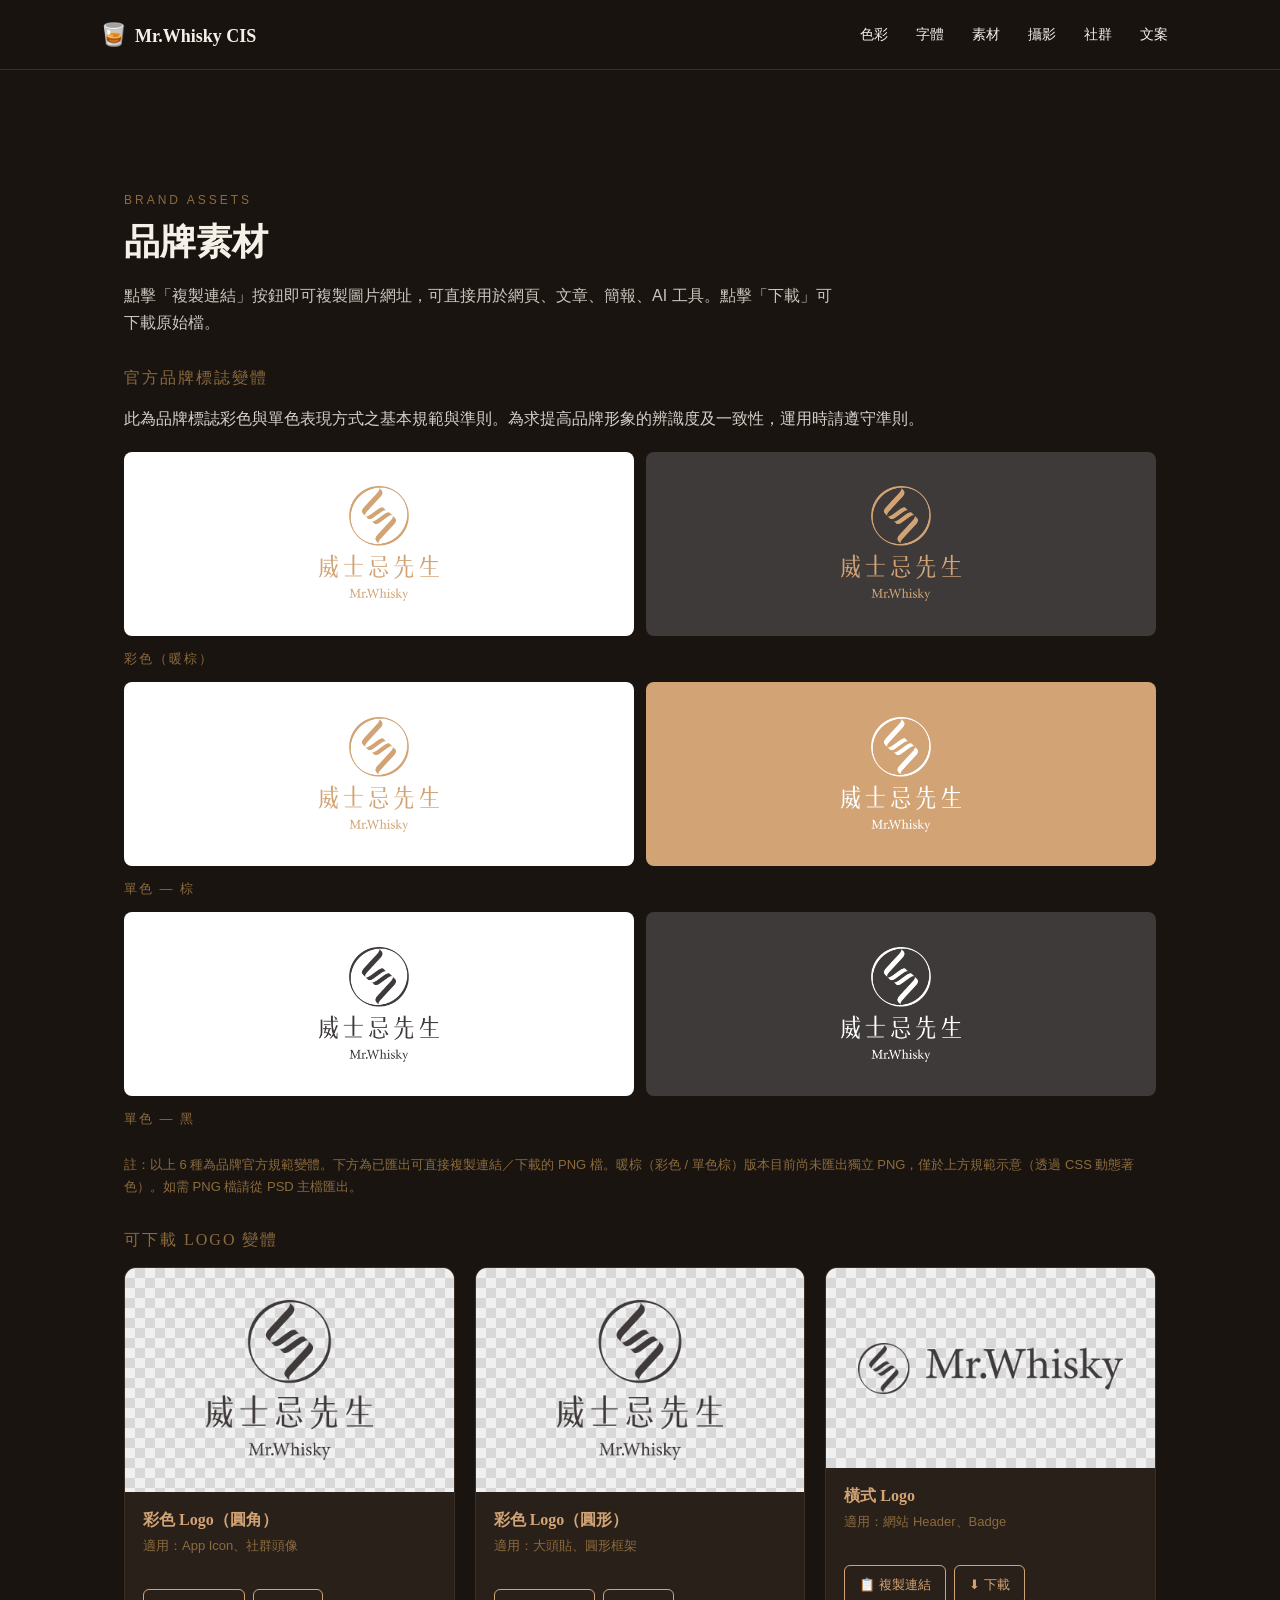
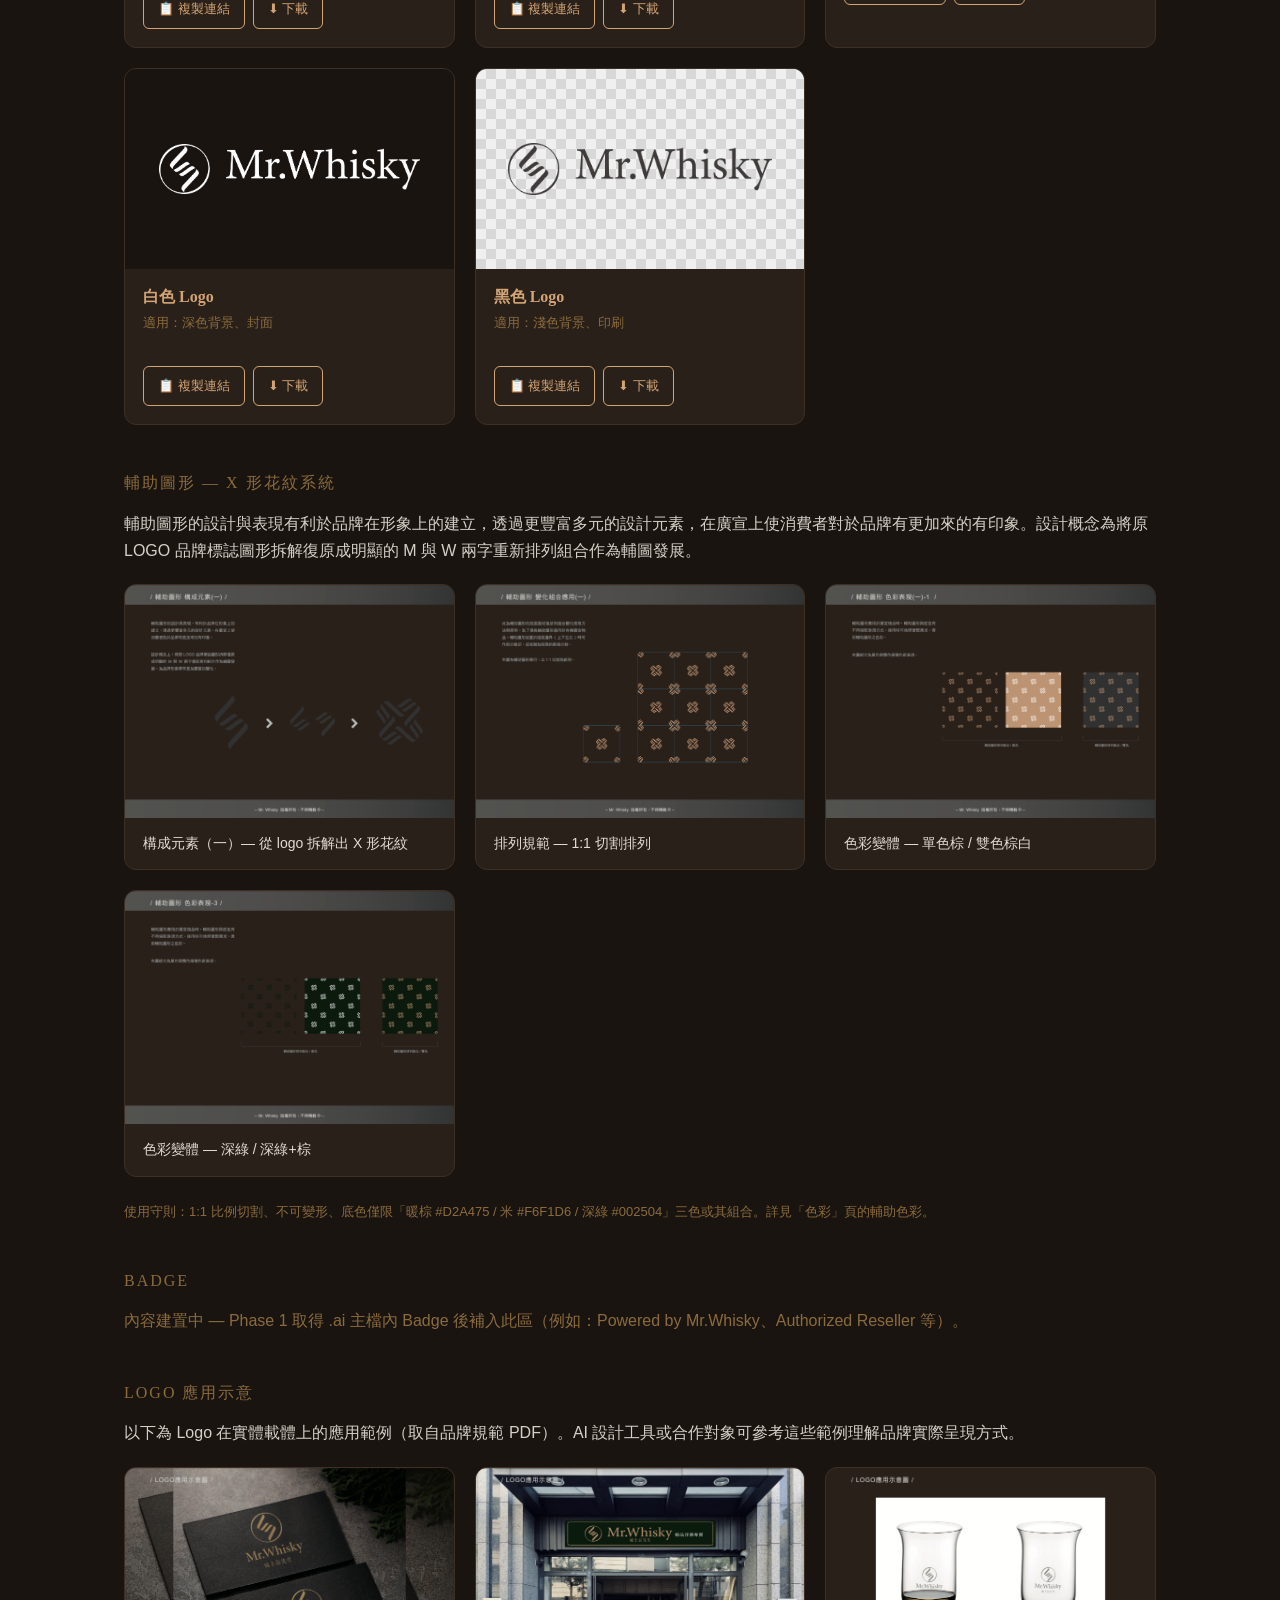
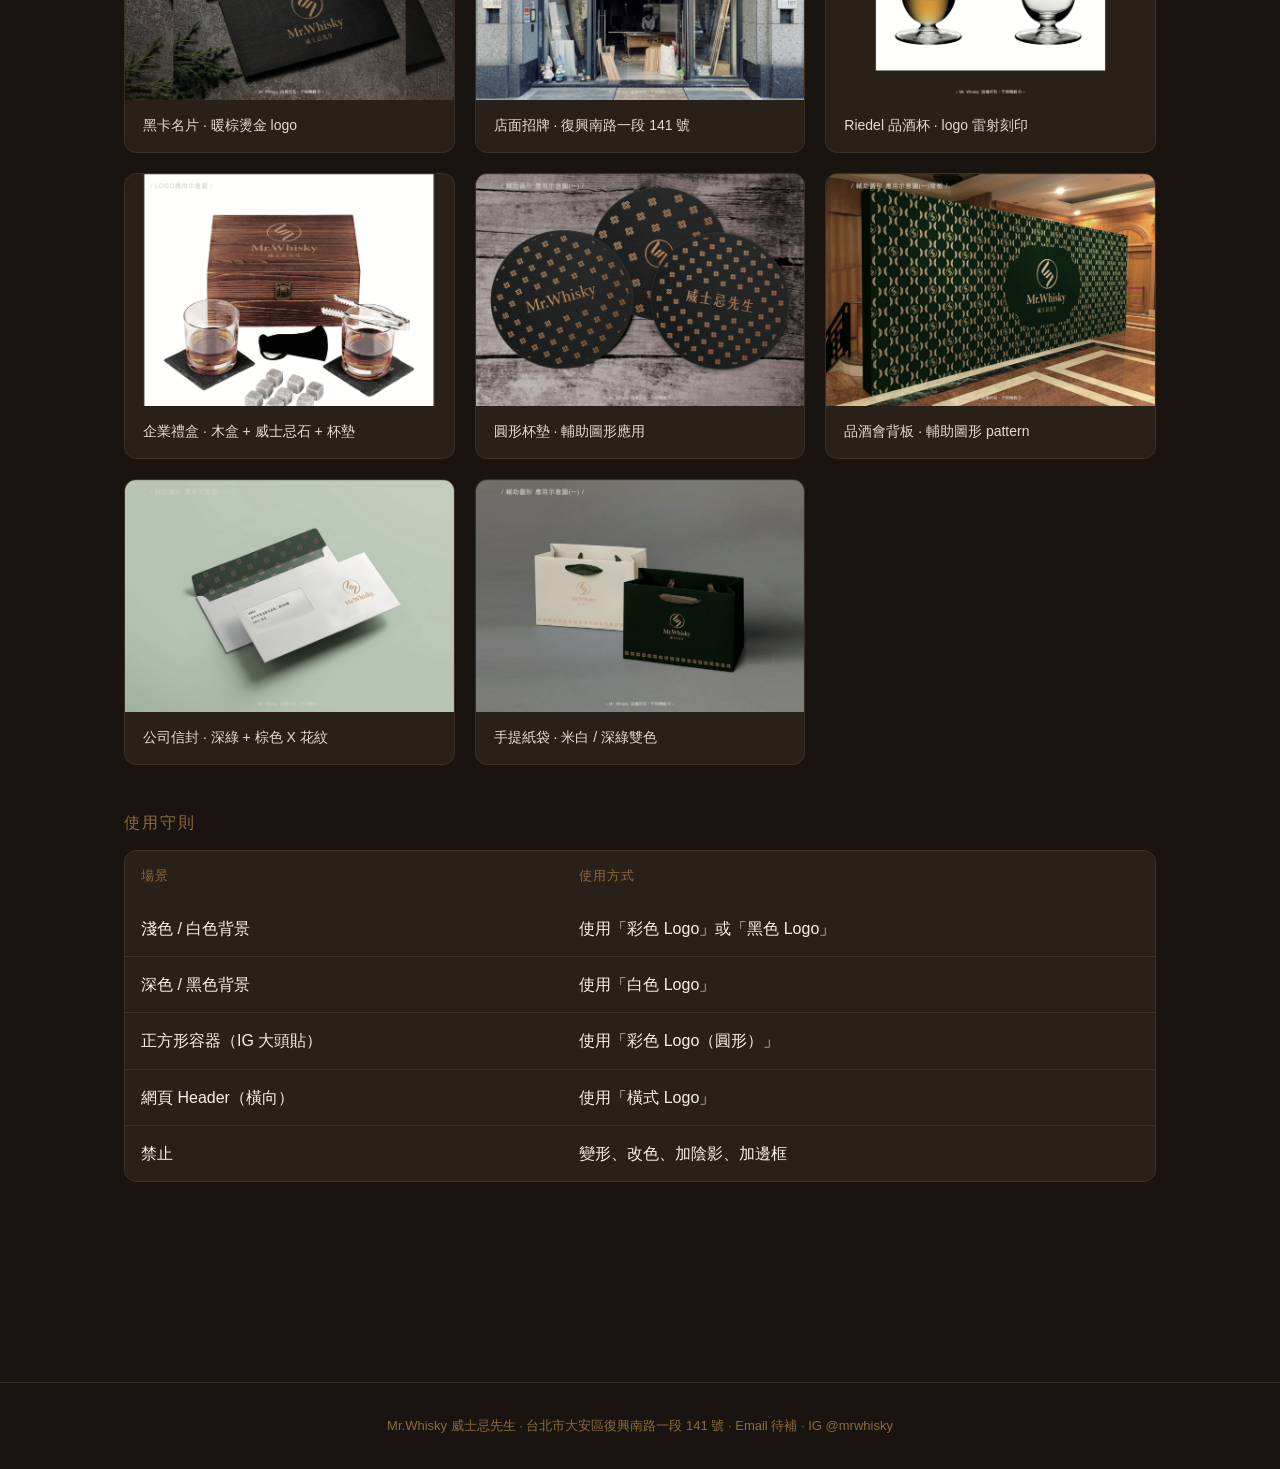
==== assets.html @ af294e3d "feat: integrate auxiliary graphic system 1 (X-pattern) from brand PDF colors.html: - Adds 3 auxiliar" ====
<!DOCTYPE html>
<html lang="zh-Hant">
<head>
  <meta charset="UTF-8">
  <meta name="viewport" content="width=device-width, initial-scale=1">
  <title>Mr.Whisky CIS · 品牌素材</title>
  <meta name="description" content="Mr.Whisky 威士忌先生品牌規範參考站">
  <link rel="stylesheet" href="style.css">
</head>
<body>
  <header class="nav">
    <div class="nav-inner">
      <a href="index.html" class="brand"><span class="brand-icon">🥃</span>Mr.Whisky CIS</a>
      <nav class="menu">
        <a href="colors.html">色彩</a>
        <a href="typography.html">字體</a>
        <a href="assets.html">素材</a>
        <a href="photography.html">攝影</a>
        <a href="social.html">社群</a>
        <a href="tone.html">文案</a>
      </nav>
    </div>
  </header>

  <main>
    <section class="section">
      <div class="label">Brand Assets</div>
      <h2>品牌素材</h2>
      <p class="description">點擊「複製連結」按鈕即可複製圖片網址，可直接用於網頁、文章、簡報、AI 工具。點擊「下載」可下載原始檔。</p>

      <h3 style="margin: 24px 0 16px; color: var(--muted); font-size: 16px; font-weight: 400; letter-spacing: 2px; text-transform: uppercase;">官方品牌標誌變體</h3>
      <p style="margin-bottom: 20px; opacity: 0.85;">此為品牌標誌彩色與單色表現方式之基本規範與準則。為求提高品牌形象的辨識度及一致性，運用時請遵守準則。</p>

      <div style="display:grid;grid-template-columns:repeat(2,1fr);gap:12px;margin-bottom:24px">
        <div style="background:#ffffff;padding:32px;border-radius:8px;display:flex;align-items:center;justify-content:center;min-height:140px">
          <div class="brand-logo brand-tan" style="width:120px;height:120px"></div>
        </div>
        <div style="background:#3E3A39;padding:32px;border-radius:8px;display:flex;align-items:center;justify-content:center;min-height:140px">
          <div class="brand-logo brand-tan" style="width:120px;height:120px"></div>
        </div>
        <div style="grid-column:span 2;color:var(--muted);font-size:13px;letter-spacing:2px;text-transform:uppercase">彩色（暖棕）</div>

        <div style="background:#ffffff;padding:32px;border-radius:8px;display:flex;align-items:center;justify-content:center;min-height:140px">
          <div class="brand-logo brand-tan" style="width:120px;height:120px"></div>
        </div>
        <div style="background:#D2A475;padding:32px;border-radius:8px;display:flex;align-items:center;justify-content:center;min-height:140px">
          <div class="brand-logo brand-white" style="width:120px;height:120px"></div>
        </div>
        <div style="grid-column:span 2;color:var(--muted);font-size:13px;letter-spacing:2px;text-transform:uppercase">單色 — 棕</div>

        <div style="background:#ffffff;padding:32px;border-radius:8px;display:flex;align-items:center;justify-content:center;min-height:140px">
          <div class="brand-logo brand-charcoal" style="width:120px;height:120px"></div>
        </div>
        <div style="background:#3E3A39;padding:32px;border-radius:8px;display:flex;align-items:center;justify-content:center;min-height:140px">
          <div class="brand-logo brand-white" style="width:120px;height:120px"></div>
        </div>
        <div style="grid-column:span 2;color:var(--muted);font-size:13px;letter-spacing:2px;text-transform:uppercase">單色 — 黑</div>
      </div>

      <p style="font-size:13px;color:var(--muted);margin-bottom:32px">註：以上 6 種為品牌官方規範變體。下方為已匯出可直接複製連結／下載的 PNG 檔。暖棕（彩色 / 單色棕）版本目前尚未匯出獨立 PNG，僅於上方規範示意（透過 CSS 動態著色）。如需 PNG 檔請從 PSD 主檔匯出。</p>

      <h3 style="margin: 24px 0 16px; color: var(--muted); font-size: 16px; font-weight: 400; letter-spacing: 2px; text-transform: uppercase;">可下載 Logo 變體</h3>
      <div class="asset-grid">

        <div class="asset-card">
          <div class="preview">
            <img src="assets/logos/logo-color-rounded.png" alt="彩色 Logo（圓角）" onerror="this.style.display='none';this.nextElementSibling.style.display='block'">
            <div class="placeholder-img" style="display:none">圖檔未提供<br>assets/logos/logo-color-rounded.png</div>
          </div>
          <div class="info">
            <h3>彩色 Logo（圓角）</h3>
            <p class="usage">適用：App Icon、社群頭像</p>
            <div class="btn-group">
              <button class="btn" onclick="copyAssetUrl(this, 'assets/logos/logo-color-rounded.png')">📋 複製連結</button>
              <a class="btn" href="assets/logos/logo-color-rounded.png" download>⬇ 下載</a>
            </div>
          </div>
        </div>

        <div class="asset-card">
          <div class="preview">
            <img src="assets/logos/logo-color-circle.png" alt="彩色 Logo（圓形）" onerror="this.style.display='none';this.nextElementSibling.style.display='block'">
            <div class="placeholder-img" style="display:none">圖檔未提供<br>assets/logos/logo-color-circle.png</div>
          </div>
          <div class="info">
            <h3>彩色 Logo（圓形）</h3>
            <p class="usage">適用：大頭貼、圓形框架</p>
            <div class="btn-group">
              <button class="btn" onclick="copyAssetUrl(this, 'assets/logos/logo-color-circle.png')">📋 複製連結</button>
              <a class="btn" href="assets/logos/logo-color-circle.png" download>⬇ 下載</a>
            </div>
          </div>
        </div>

        <div class="asset-card">
          <div class="preview">
            <img src="assets/logos/logo-horizontal.png" alt="橫式 Logo" onerror="this.style.display='none';this.nextElementSibling.style.display='block'">
            <div class="placeholder-img" style="display:none">圖檔未提供<br>assets/logos/logo-horizontal.png</div>
          </div>
          <div class="info">
            <h3>橫式 Logo</h3>
            <p class="usage">適用：網站 Header、Badge</p>
            <div class="btn-group">
              <button class="btn" onclick="copyAssetUrl(this, 'assets/logos/logo-horizontal.png')">📋 複製連結</button>
              <a class="btn" href="assets/logos/logo-horizontal.png" download>⬇ 下載</a>
            </div>
          </div>
        </div>

        <div class="asset-card">
          <div class="preview dark-preview">
            <img src="assets/logos/logo-white.png" alt="白色 Logo" onerror="this.style.display='none';this.nextElementSibling.style.display='block'">
            <div class="placeholder-img" style="display:none">圖檔未提供<br>assets/logos/logo-white.png</div>
          </div>
          <div class="info">
            <h3>白色 Logo</h3>
            <p class="usage">適用：深色背景、封面</p>
            <div class="btn-group">
              <button class="btn" onclick="copyAssetUrl(this, 'assets/logos/logo-white.png')">📋 複製連結</button>
              <a class="btn" href="assets/logos/logo-white.png" download>⬇ 下載</a>
            </div>
          </div>
        </div>

        <div class="asset-card">
          <div class="preview">
            <img src="assets/logos/logo-black.png" alt="黑色 Logo" onerror="this.style.display='none';this.nextElementSibling.style.display='block'">
            <div class="placeholder-img" style="display:none">圖檔未提供<br>assets/logos/logo-black.png</div>
          </div>
          <div class="info">
            <h3>黑色 Logo</h3>
            <p class="usage">適用：淺色背景、印刷</p>
            <div class="btn-group">
              <button class="btn" onclick="copyAssetUrl(this, 'assets/logos/logo-black.png')">📋 複製連結</button>
              <a class="btn" href="assets/logos/logo-black.png" download>⬇ 下載</a>
            </div>
          </div>
        </div>

      </div>

      <h3 style="margin: 48px 0 16px; color: var(--muted); font-size: 16px; font-weight: 400; letter-spacing: 2px; text-transform: uppercase;">輔助圖形 — X 形花紋系統</h3>
      <p style="margin-bottom: 20px; opacity: 0.85;">輔助圖形的設計與表現有利於品牌在形象上的建立，透過更豐富多元的設計元素，在廣宣上使消費者對於品牌有更加來的有印象。設計概念為將原 LOGO 品牌標誌圖形拆解復原成明顯的 M 與 W 兩字重新排列組合作為輔圖發展。</p>

      <div class="photo-grid" style="margin-bottom: 24px">
        <div class="photo-item">
          <img src="assets/illustrations/aux-pattern-construction.png" alt="輔助圖形構成元素" style="width:100%;display:block">
          <div class="caption">構成元素（一）— 從 logo 拆解出 X 形花紋</div>
        </div>
        <div class="photo-item">
          <img src="assets/illustrations/aux-pattern-tile.png" alt="輔助圖形排列" style="width:100%;display:block">
          <div class="caption">排列規範 — 1:1 切割排列</div>
        </div>
        <div class="photo-item">
          <img src="assets/illustrations/aux-pattern-tan.png" alt="暖棕配色" style="width:100%;display:block">
          <div class="caption">色彩變體 — 單色棕 / 雙色棕白</div>
        </div>
        <div class="photo-item">
          <img src="assets/illustrations/aux-pattern-green.png" alt="深綠配色" style="width:100%;display:block">
          <div class="caption">色彩變體 — 深綠 / 深綠+棕</div>
        </div>
      </div>

      <p style="font-size:13px;color:var(--muted);margin-bottom:32px">使用守則：1:1 比例切割、不可變形、底色僅限「暖棕 #D2A475 / 米 #F6F1D6 / 深綠 #002504」三色或其組合。詳見「色彩」頁的輔助色彩。</p>

      <h3 style="margin: 48px 0 16px; color: var(--muted); font-size: 16px; font-weight: 400; letter-spacing: 2px; text-transform: uppercase;">Badge</h3>
      <p style="color: var(--muted); margin-bottom: 16px;">內容建置中 — Phase 1 取得 .ai 主檔內 Badge 後補入此區（例如：Powered by Mr.Whisky、Authorized Reseller 等）。</p>

      <h3 style="margin: 48px 0 16px; color: var(--muted); font-size: 16px; font-weight: 400; letter-spacing: 2px; text-transform: uppercase;">Logo 應用示意</h3>
      <p style="margin-bottom: 20px; opacity: 0.85;">以下為 Logo 在實體載體上的應用範例（取自品牌規範 PDF）。AI 設計工具或合作對象可參考這些範例理解品牌實際呈現方式。</p>
      <div class="photo-grid">
        <div class="photo-item">
          <img src="assets/illustrations/logo-application-business-card.png" alt="名片應用" style="width:100%;display:block">
          <div class="caption">黑卡名片 · 暖棕燙金 logo</div>
        </div>
        <div class="photo-item">
          <img src="assets/illustrations/logo-application-storefront.png" alt="店面招牌" style="width:100%;display:block">
          <div class="caption">店面招牌 · 復興南路一段 141 號</div>
        </div>
        <div class="photo-item">
          <img src="assets/illustrations/logo-application-glassware.png" alt="玻璃杯刻印" style="width:100%;display:block">
          <div class="caption">Riedel 品酒杯 · logo 雷射刻印</div>
        </div>
        <div class="photo-item">
          <img src="assets/illustrations/logo-application-gift-set.png" alt="禮盒組" style="width:100%;display:block">
          <div class="caption">企業禮盒 · 木盒 + 威士忌石 + 杯墊</div>
        </div>
        <div class="photo-item">
          <img src="assets/illustrations/logo-application-coaster.png" alt="圓形杯墊" style="width:100%;display:block">
          <div class="caption">圓形杯墊 · 輔助圖形應用</div>
        </div>
        <div class="photo-item">
          <img src="assets/illustrations/logo-application-event-backdrop.png" alt="品酒會背板" style="width:100%;display:block">
          <div class="caption">品酒會背板 · 輔助圖形 pattern</div>
        </div>
        <div class="photo-item">
          <img src="assets/illustrations/logo-application-envelope.png" alt="信封" style="width:100%;display:block">
          <div class="caption">公司信封 · 深綠 + 棕色 X 花紋</div>
        </div>
        <div class="photo-item">
          <img src="assets/illustrations/logo-application-paperbag.png" alt="紙袋" style="width:100%;display:block">
          <div class="caption">手提紙袋 · 米白 / 深綠雙色</div>
        </div>
      </div>

      <h3 style="margin: 48px 0 16px; color: var(--muted); font-size: 16px; font-weight: 400; letter-spacing: 2px; text-transform: uppercase;">使用守則</h3>
      <table>
        <thead>
          <tr><th>場景</th><th>使用方式</th></tr>
        </thead>
        <tbody>
          <tr><td>淺色 / 白色背景</td><td>使用「彩色 Logo」或「黑色 Logo」</td></tr>
          <tr><td>深色 / 黑色背景</td><td>使用「白色 Logo」</td></tr>
          <tr><td>正方形容器（IG 大頭貼）</td><td>使用「彩色 Logo（圓形）」</td></tr>
          <tr><td>網頁 Header（橫向）</td><td>使用「橫式 Logo」</td></tr>
          <tr><td>禁止</td><td>變形、改色、加陰影、加邊框</td></tr>
        </tbody>
      </table>
    </section>
  </main>

  <footer>
    Mr.Whisky 威士忌先生 · 台北市大安區復興南路一段 141 號 · Email 待補 · IG @mrwhisky
  </footer>

  <script src="copy.js"></script>
</body>
</html>
---- style.css ----
/* ===========================================
   Mr.Whisky CIS — Editorial Dark Theme
   =========================================== */

:root {
  --bg: #1A1410;
  --bg-card: #2A201A;
  --gold: #D2A475;
  --cream: #F5F1E8;
  --muted: #8B6B3D;
  --border: #3D2F24;
  --success: #7BA17B;
}

* { box-sizing: border-box; margin: 0; padding: 0; }

html { scroll-behavior: smooth; }

body {
  background: var(--bg);
  color: var(--cream);
  font-family: -apple-system, BlinkMacSystemFont, "PingFang TC", "Helvetica Neue", "Microsoft JhengHei", sans-serif;
  line-height: 1.7;
  font-size: 16px;
  -webkit-font-smoothing: antialiased;
}

h1, h2, h3, h4 {
  font-family: Georgia, "Songti TC", "Noto Serif TC", serif;
  color: var(--cream);
  line-height: 1.3;
}

a { color: var(--gold); text-decoration: none; }

code, .mono {
  font-family: "SF Mono", Consolas, Menlo, monospace;
}

/* ===== Navigation ===== */
header.nav {
  position: sticky;
  top: 0;
  background: rgba(26, 20, 16, 0.95);
  backdrop-filter: blur(8px);
  -webkit-backdrop-filter: blur(8px);
  border-bottom: 1px solid var(--border);
  padding: 16px 24px;
  z-index: 100;
}

.nav-inner {
  max-width: 1080px;
  margin: 0 auto;
  display: flex;
  align-items: center;
  gap: 24px;
}

.brand {
  font-family: Georgia, serif;
  font-weight: 700;
  font-size: 18px;
  color: var(--cream);
}

.brand-icon { font-size: 22px; margin-right: 8px; }

nav.menu {
  display: flex;
  gap: 4px;
  margin-left: auto;
  font-size: 14px;
  flex-wrap: wrap;
}

nav.menu a {
  color: var(--cream);
  padding: 6px 12px;
  border-radius: 4px;
  transition: all 0.15s;
}

nav.menu a:hover { background: var(--bg-card); color: var(--gold); }

/* ===== Main Container ===== */
main {
  max-width: 1080px;
  margin: 0 auto;
  padding: 60px 24px;
}

/* ===== Hero (index page) ===== */
.hero {
  text-align: center;
  padding: 60px 0 80px;
  border-bottom: 1px solid var(--border);
}

.hero .label {
  color: var(--muted);
  letter-spacing: 3px;
  font-size: 12px;
  text-transform: uppercase;
}

.hero h1 {
  font-size: 56px;
  margin: 16px 0;
  letter-spacing: 0.02em;
}

.hero .tagline {
  font-style: italic;
  color: var(--gold);
  font-size: 22px;
  font-family: Georgia, serif;
}

.hero p {
  max-width: 600px;
  margin: 32px auto 0;
  opacity: 0.85;
}

/* ===== Sections ===== */
.section {
  padding: 60px 0;
  border-bottom: 1px solid var(--border);
}

.section:last-child { border-bottom: none; }

.section .label {
  color: var(--muted);
  letter-spacing: 3px;
  font-size: 12px;
  text-transform: uppercase;
  margin-bottom: 8px;
}

.section h2 {
  font-size: 36px;
  margin: 4px 0 16px;
}

.section .description {
  color: var(--cream);
  opacity: 0.8;
  margin-bottom: 32px;
  max-width: 720px;
}

/* ===== Card Grid (index landing) ===== */
.card-grid {
  display: grid;
  grid-template-columns: repeat(auto-fit, minmax(240px, 1fr));
  gap: 16px;
  margin-top: 32px;
}

.card {
  background: var(--bg-card);
  border: 1px solid var(--border);
  border-radius: 12px;
  padding: 28px;
  display: block;
  color: var(--cream);
  transition: border-color 0.2s, transform 0.2s;
}

.card:hover {
  border-color: var(--gold);
  transform: translateY(-2px);
}

.card .icon { font-size: 32px; display: block; margin-bottom: 12px; }
.card h3 { color: var(--gold); margin-bottom: 8px; font-size: 18px; }
.card p { font-size: 14px; opacity: 0.8; }

/* ===== Color Swatches ===== */
.swatch-grid {
  display: grid;
  grid-template-columns: repeat(auto-fit, minmax(220px, 1fr));
  gap: 16px;
}

.swatch-card {
  background: var(--bg-card);
  border: 1px solid var(--border);
  border-radius: 12px;
  overflow: hidden;
}

.swatch-card .color {
  height: 140px;
  border-bottom: 1px solid var(--border);
}

.swatch-card .info { padding: 18px; }
.swatch-card .name { font-weight: 700; margin-bottom: 6px; }
.swatch-card .codes {
  font-family: "SF Mono", Consolas, Menlo, monospace;
  font-size: 12px;
  color: var(--muted);
  line-height: 1.6;
  margin-bottom: 14px;
}

/* ===== Asset Cards (logos / illustrations) ===== */
.asset-grid {
  display: grid;
  grid-template-columns: repeat(auto-fit, minmax(260px, 1fr));
  gap: 20px;
}

.asset-card {
  background: var(--bg-card);
  border: 1px solid var(--border);
  border-radius: 12px;
  overflow: hidden;
}

.asset-card .preview {
  background-image:
    linear-gradient(45deg, #d8d8d8 25%, transparent 25%),
    linear-gradient(-45deg, #d8d8d8 25%, transparent 25%),
    linear-gradient(45deg, transparent 75%, #d8d8d8 75%),
    linear-gradient(-45deg, transparent 75%, #d8d8d8 75%);
  background-size: 20px 20px;
  background-position: 0 0, 0 10px, 10px -10px, -10px 0;
  background-color: #f0f0f0;
  padding: 32px;
  display: flex;
  align-items: center;
  justify-content: center;
  min-height: 200px;
}

.asset-card .preview.dark-preview {
  background: #1a1410;
}

.asset-card .preview img {
  max-width: 100%;
  max-height: 160px;
  object-fit: contain;
}

.asset-card .preview .placeholder-img {
  color: var(--muted);
  font-style: italic;
  text-align: center;
  font-size: 13px;
}

.asset-card .info { padding: 18px; }
.asset-card h3 { font-size: 16px; color: var(--gold); margin-bottom: 4px; }
.asset-card .usage {
  font-size: 13px;
  color: var(--muted);
  margin-bottom: 16px;
  min-height: 38px;
}

.btn-group { display: flex; gap: 8px; flex-wrap: wrap; }

/* ===== Buttons ===== */
.btn {
  background: transparent;
  color: var(--gold);
  border: 1px solid var(--gold);
  padding: 8px 14px;
  border-radius: 6px;
  font-size: 13px;
  cursor: pointer;
  text-decoration: none;
  transition: all 0.15s;
  font-family: inherit;
  display: inline-flex;
  align-items: center;
  gap: 6px;
}

.btn:hover { background: var(--gold); color: var(--bg); }
.btn.copied { background: var(--success); border-color: var(--success); color: white; }

/* ===== Tables ===== */
table {
  width: 100%;
  border-collapse: separate;
  border-spacing: 0;
  margin-top: 16px;
  background: var(--bg-card);
  border: 1px solid var(--border);
  border-radius: 12px;
  overflow: hidden;
}

th, td {
  padding: 14px 16px;
  border-bottom: 1px solid var(--border);
  text-align: left;
  vertical-align: top;
}

tr:last-child th, tr:last-child td { border-bottom: none; }
th { color: var(--muted); font-weight: 400; font-size: 13px; letter-spacing: 1px; text-transform: uppercase; }
td .yes { color: var(--success); font-weight: 700; }
td .no { color: #c97a7a; font-weight: 700; }

/* ===== Typography Sample (typography page) ===== */
.font-sample {
  background: var(--bg-card);
  border: 1px solid var(--border);
  border-radius: 12px;
  padding: 28px;
  margin-bottom: 16px;
}

.font-sample .meta {
  display: flex;
  gap: 16px;
  flex-wrap: wrap;
  margin-bottom: 14px;
  font-size: 13px;
  color: var(--muted);
}

.font-sample .display-large { font-size: 40px; line-height: 1.2; margin-bottom: 8px; }
.font-sample .display-small { font-size: 16px; opacity: 0.8; }

/* ===== Photography references ===== */
.photo-grid {
  display: grid;
  grid-template-columns: repeat(auto-fit, minmax(260px, 1fr));
  gap: 20px;
  margin-bottom: 32px;
}

.photo-item {
  background: var(--bg-card);
  border: 1px solid var(--border);
  border-radius: 12px;
  overflow: hidden;
}

.photo-item .photo {
  height: 200px;
  background: #0f0a08;
  display: flex;
  align-items: center;
  justify-content: center;
  color: var(--muted);
  font-style: italic;
}

.photo-item .caption { padding: 14px 18px; font-size: 14px; color: var(--cream); opacity: 0.9; }

/* ===== Tone of voice ===== */
.tone-example {
  background: var(--bg-card);
  border-left: 3px solid var(--gold);
  padding: 20px 24px;
  margin: 12px 0;
  border-radius: 6px;
}

.tone-example .scene {
  color: var(--muted);
  font-size: 12px;
  letter-spacing: 1px;
  text-transform: uppercase;
  margin-bottom: 8px;
}

.tone-example .text { font-size: 15px; }

/* ===== Footer ===== */
footer {
  border-top: 1px solid var(--border);
  padding: 32px 24px;
  text-align: center;
  color: var(--muted);
  font-size: 13px;
  margin-top: 80px;
}

/* ===== Brand Logo Reference (CSS-tinted via mask) ===== */
.brand-logo {
  -webkit-mask: url('assets/logos/logo-color-circle.png') center/contain no-repeat;
  mask: url('assets/logos/logo-color-circle.png') center/contain no-repeat;
}
.brand-logo.brand-tan { background-color: #D2A475; }
.brand-logo.brand-charcoal { background-color: #3E3A39; }
.brand-logo.brand-white { background-color: #FFFFFF; }

/* ===== Responsive ===== */
@media (max-width: 768px) {
  .nav-inner { flex-wrap: wrap; }
  nav.menu { gap: 0; font-size: 13px; margin-left: 0; width: 100%; justify-content: space-between; }
  nav.menu a { padding: 4px 6px; }
  main { padding: 40px 16px; }
  .hero h1 { font-size: 36px; }
  .hero .tagline { font-size: 16px; }
  .section h2 { font-size: 24px; }
}
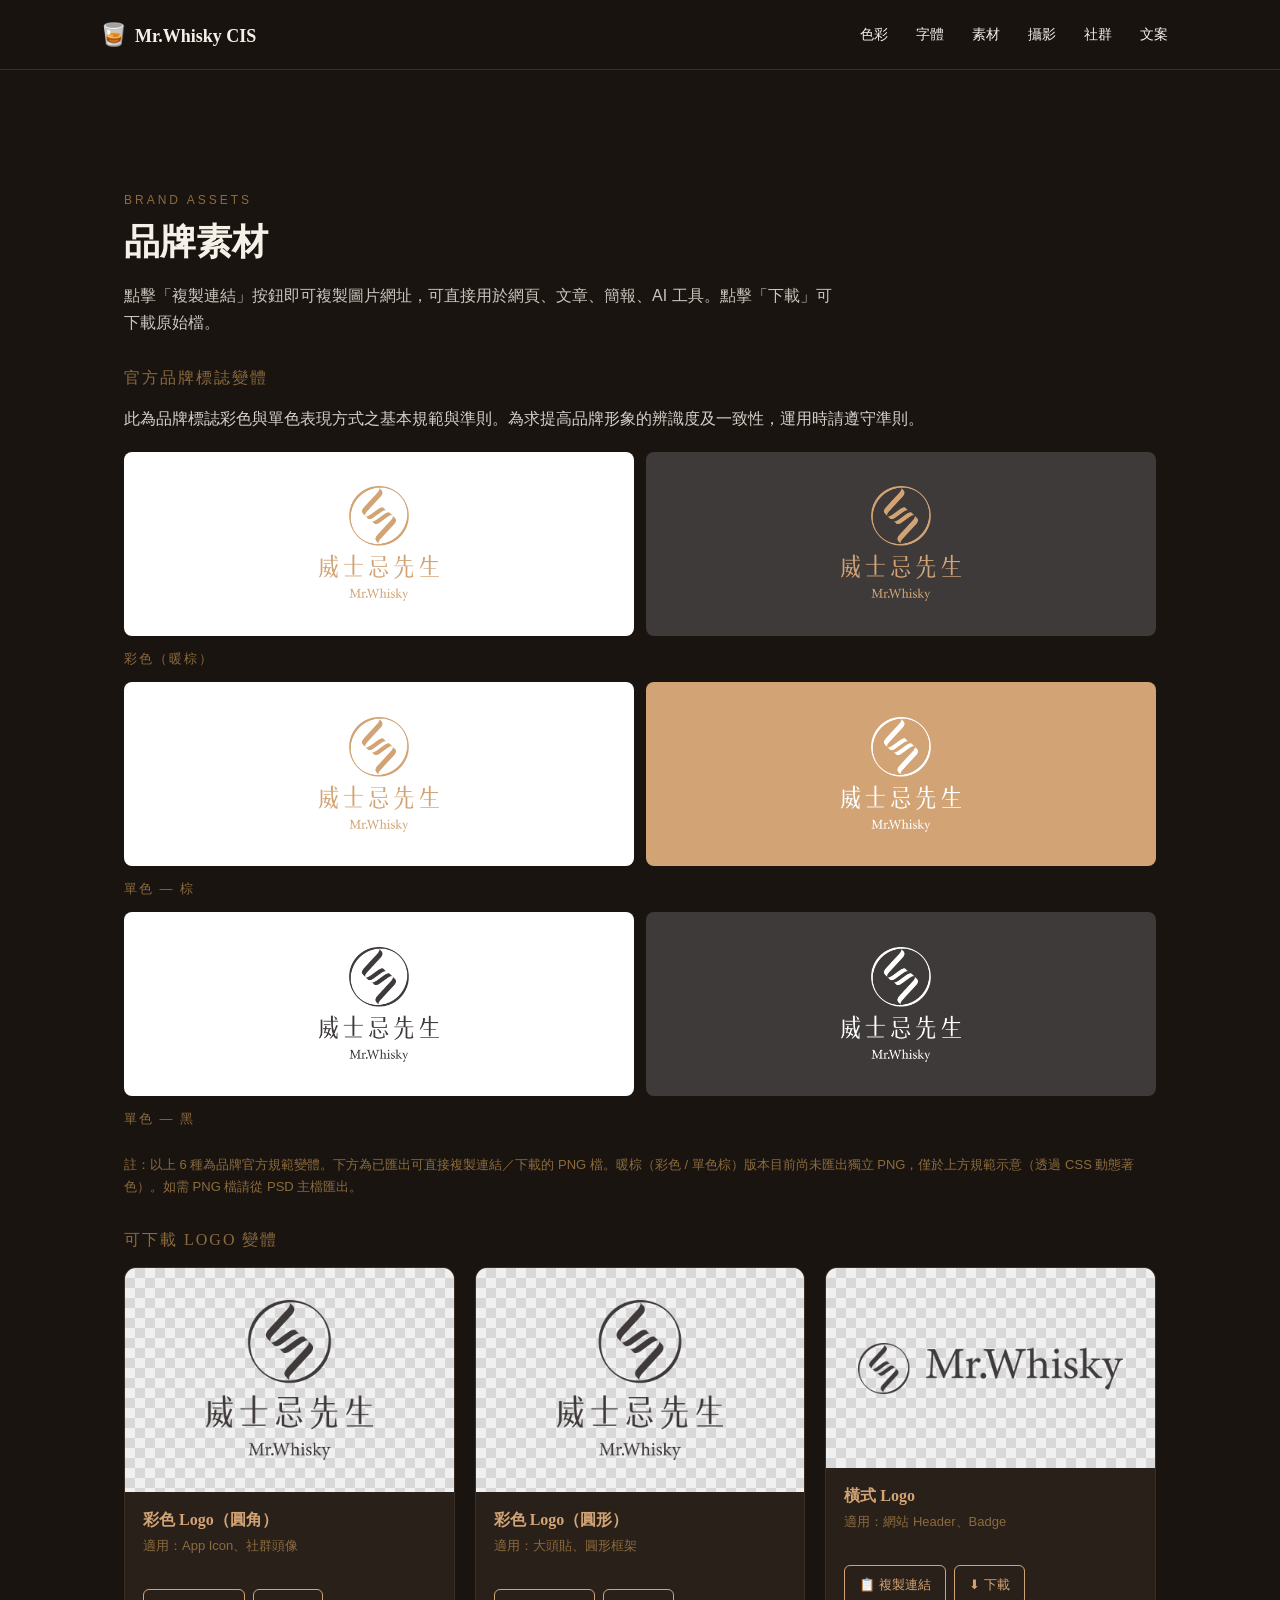
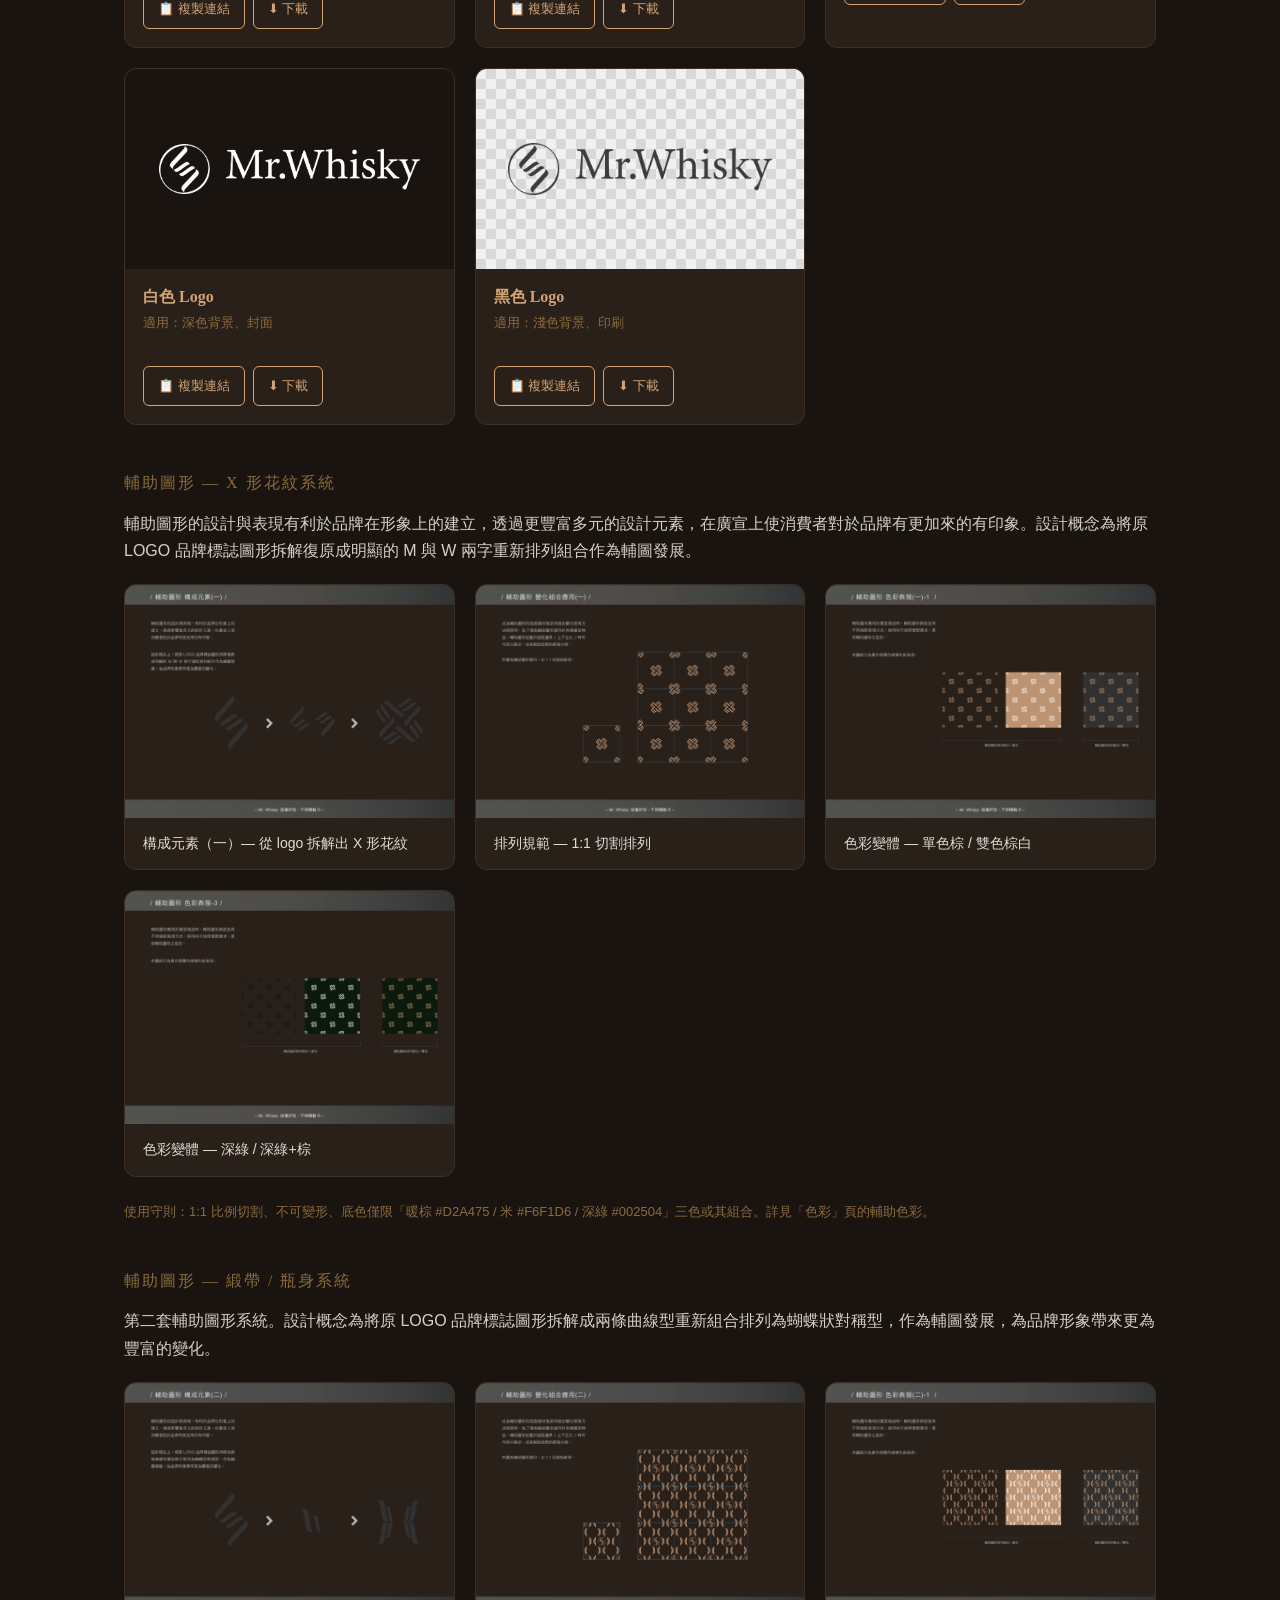
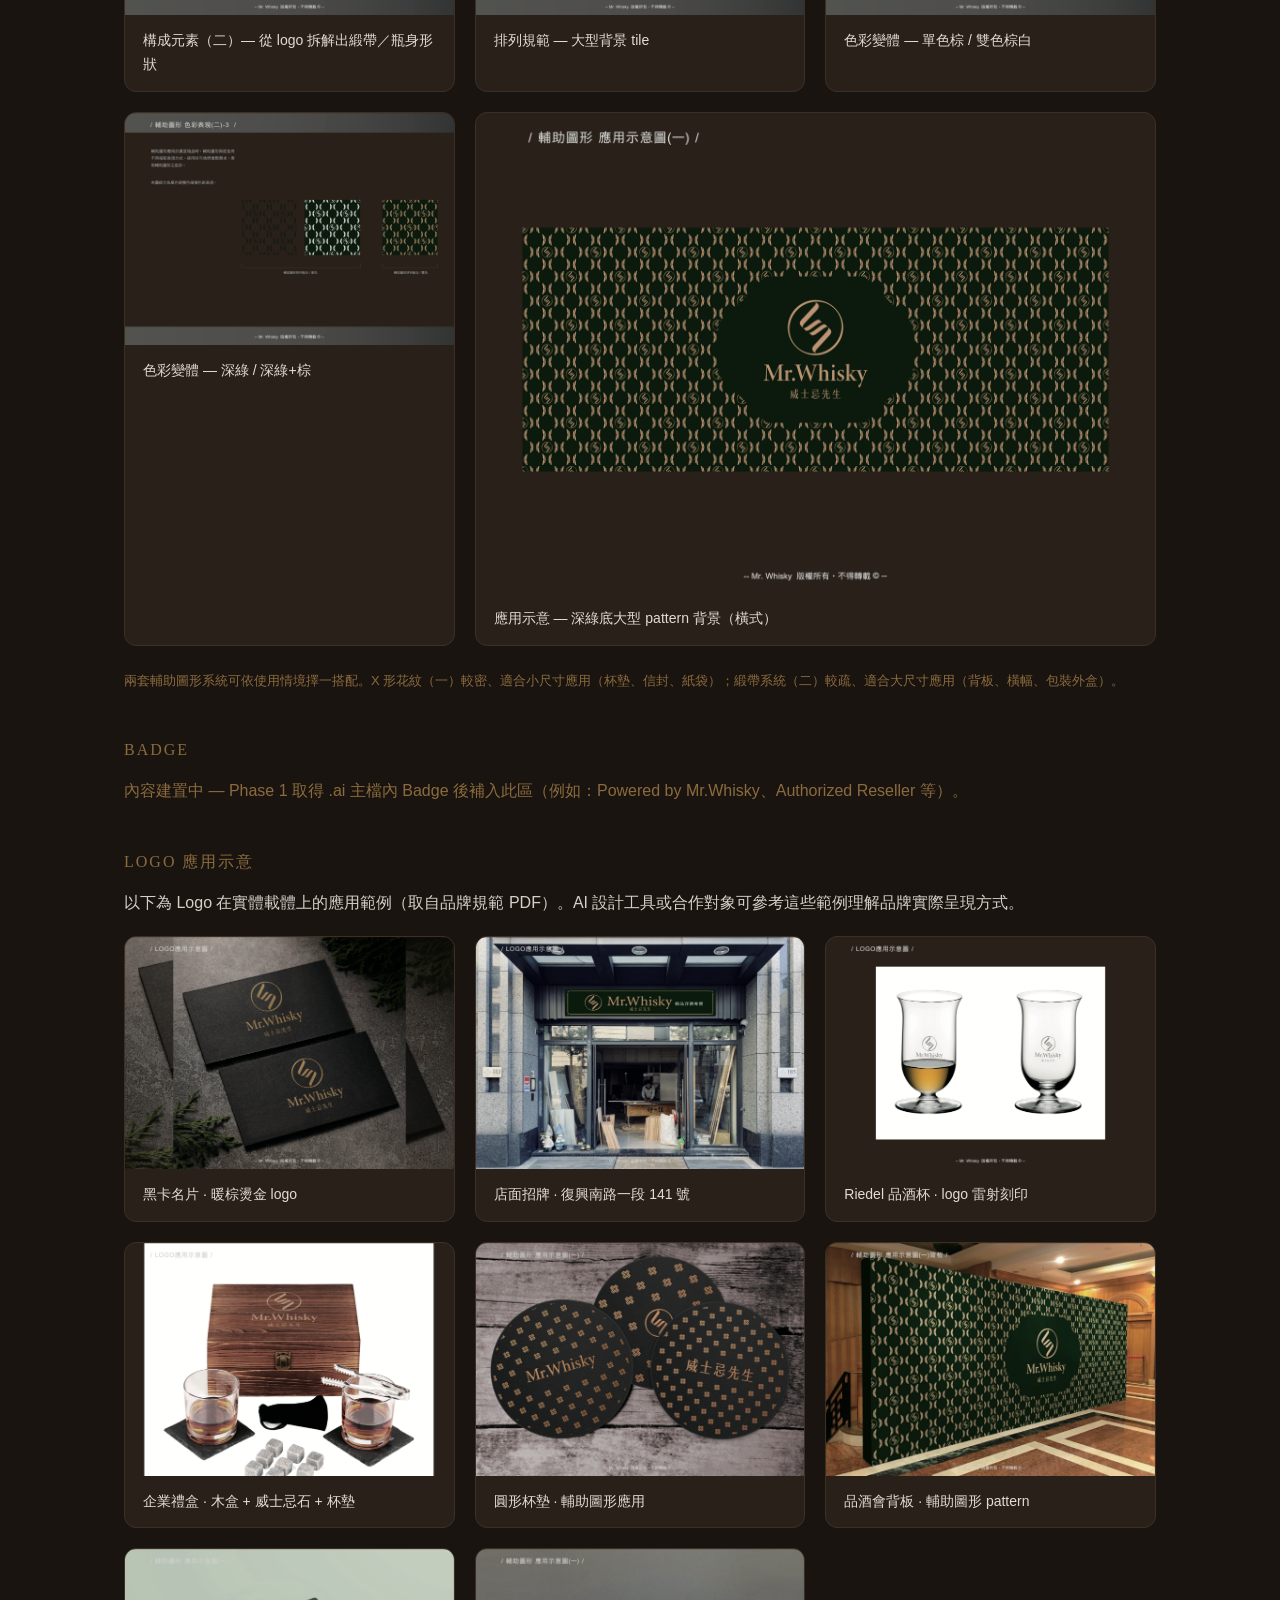
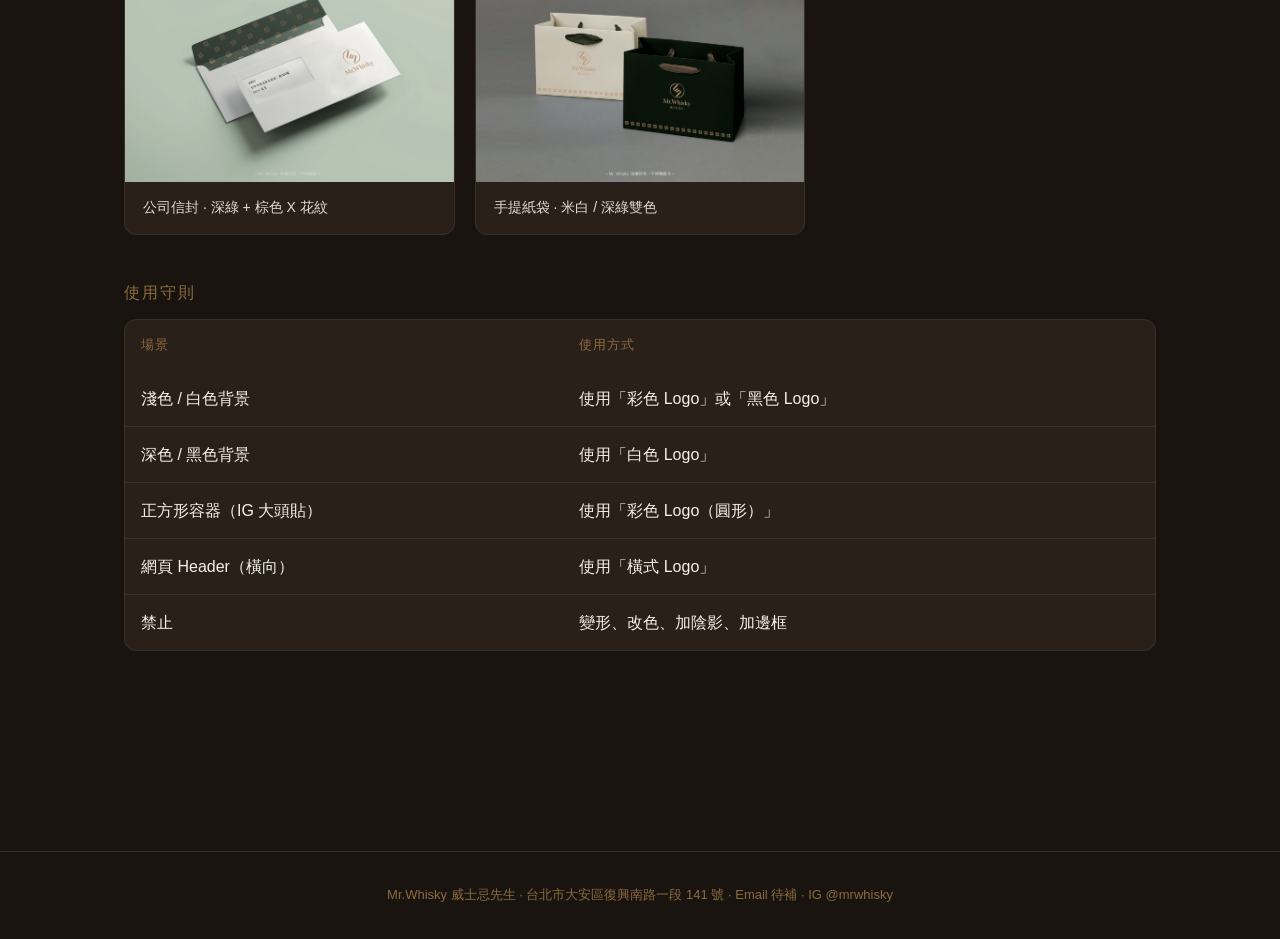
==== commit bbc01099: "feat: integrate auxiliary graphic system 2 (ribbon/bottle pattern) Adds the second auxiliary graphic" ====
--- a/assets.html
+++ b/assets.html
@@ -163,6 +163,34 @@
 
       <p style="font-size:13px;color:var(--muted);margin-bottom:32px">使用守則：1:1 比例切割、不可變形、底色僅限「暖棕 #D2A475 / 米 #F6F1D6 / 深綠 #002504」三色或其組合。詳見「色彩」頁的輔助色彩。</p>
 
+      <h3 style="margin: 48px 0 16px; color: var(--muted); font-size: 16px; font-weight: 400; letter-spacing: 2px; text-transform: uppercase;">輔助圖形 — 緞帶 / 瓶身系統</h3>
+      <p style="margin-bottom: 20px; opacity: 0.85;">第二套輔助圖形系統。設計概念為將原 LOGO 品牌標誌圖形拆解成兩條曲線型重新組合排列為蝴蝶狀對稱型，作為輔圖發展，為品牌形象帶來更為豐富的變化。</p>
+
+      <div class="photo-grid" style="margin-bottom: 24px">
+        <div class="photo-item">
+          <img src="assets/illustrations/aux-pattern-2-construction.png" alt="緞帶系統構成元素" style="width:100%;display:block">
+          <div class="caption">構成元素（二）— 從 logo 拆解出緞帶／瓶身形狀</div>
+        </div>
+        <div class="photo-item">
+          <img src="assets/illustrations/aux-pattern-2-tile.png" alt="緞帶系統排列" style="width:100%;display:block">
+          <div class="caption">排列規範 — 大型背景 tile</div>
+        </div>
+        <div class="photo-item">
+          <img src="assets/illustrations/aux-pattern-2-tan.png" alt="暖棕配色" style="width:100%;display:block">
+          <div class="caption">色彩變體 — 單色棕 / 雙色棕白</div>
+        </div>
+        <div class="photo-item">
+          <img src="assets/illustrations/aux-pattern-2-green.png" alt="深綠配色" style="width:100%;display:block">
+          <div class="caption">色彩變體 — 深綠 / 深綠+棕</div>
+        </div>
+        <div class="photo-item" style="grid-column: span 2">
+          <img src="assets/illustrations/aux-pattern-2-application.png" alt="緞帶系統應用示意" style="width:100%;display:block">
+          <div class="caption">應用示意 — 深綠底大型 pattern 背景（橫式）</div>
+        </div>
+      </div>
+
+      <p style="font-size:13px;color:var(--muted);margin-bottom:32px">兩套輔助圖形系統可依使用情境擇一搭配。X 形花紋（一）較密、適合小尺寸應用（杯墊、信封、紙袋）；緞帶系統（二）較疏、適合大尺寸應用（背板、橫幅、包裝外盒）。</p>
+
       <h3 style="margin: 48px 0 16px; color: var(--muted); font-size: 16px; font-weight: 400; letter-spacing: 2px; text-transform: uppercase;">Badge</h3>
       <p style="color: var(--muted); margin-bottom: 16px;">內容建置中 — Phase 1 取得 .ai 主檔內 Badge 後補入此區（例如：Powered by Mr.Whisky、Authorized Reseller 等）。</p>
 
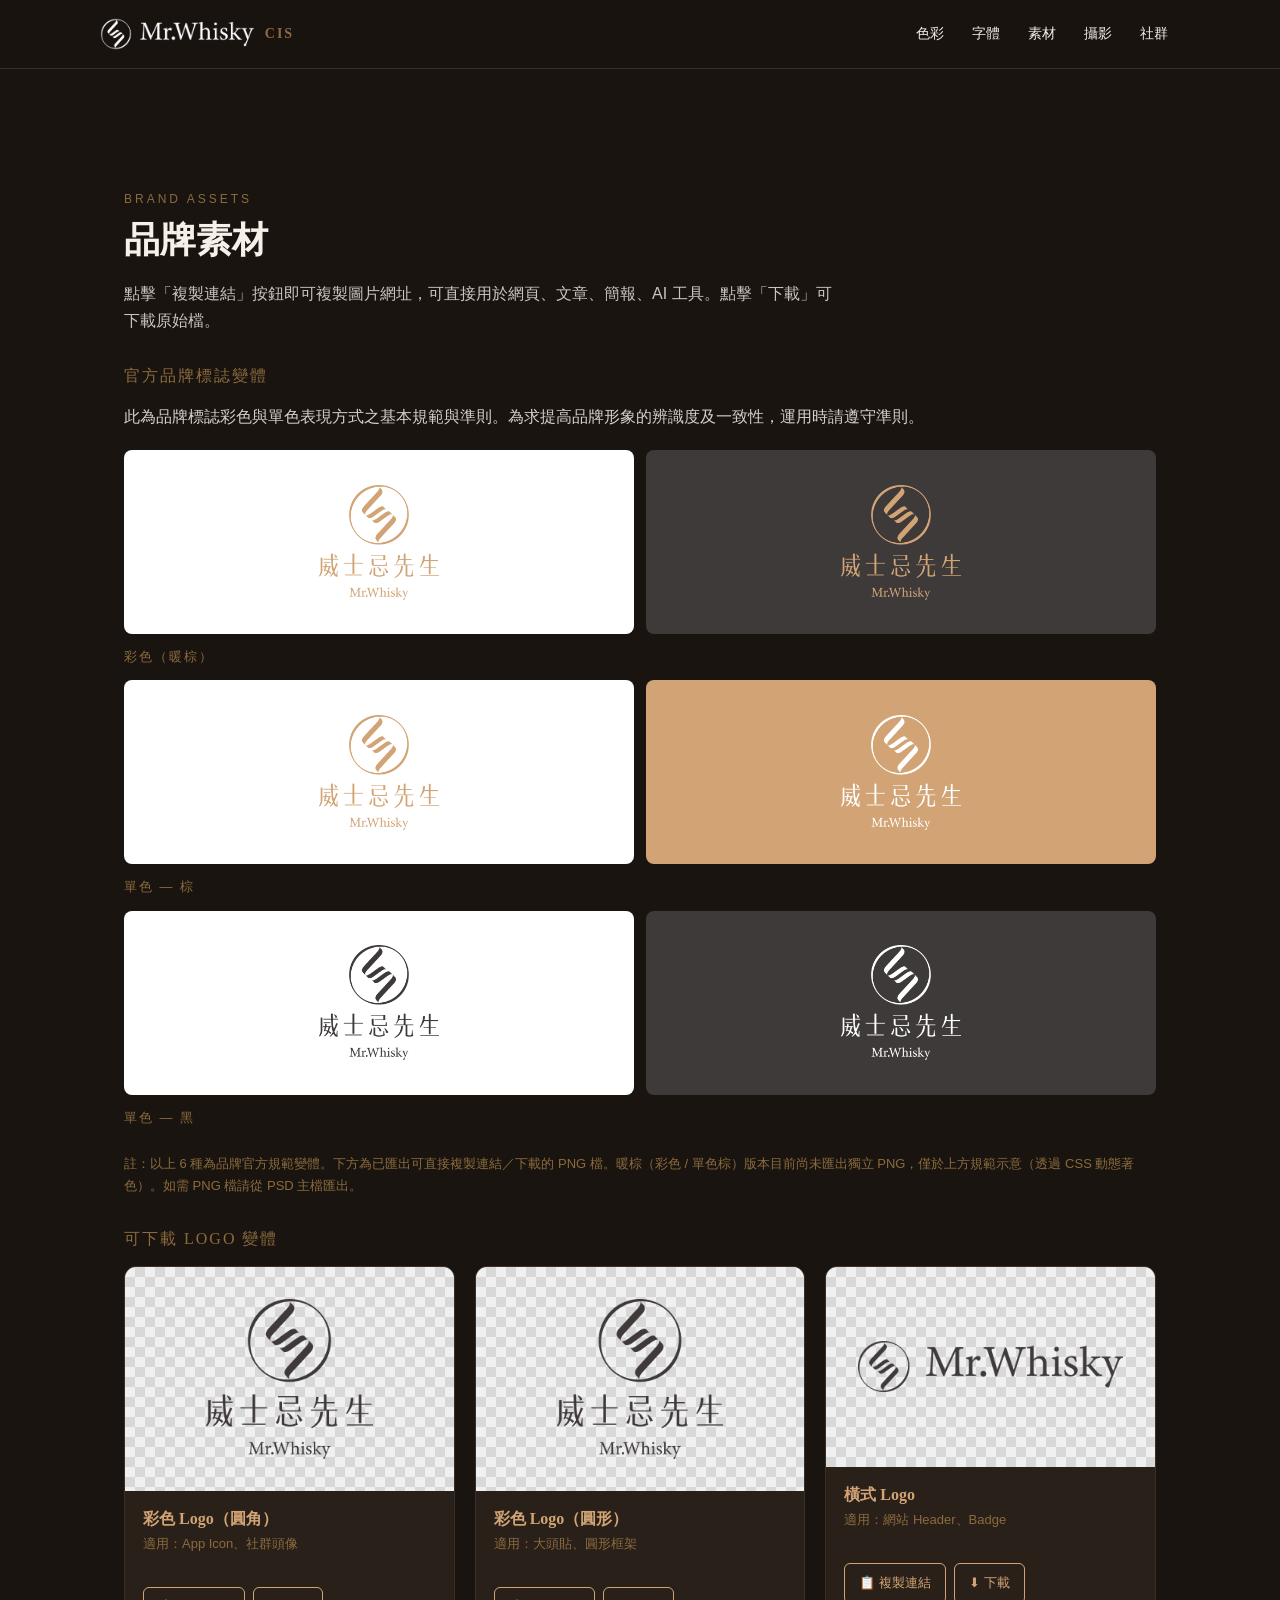
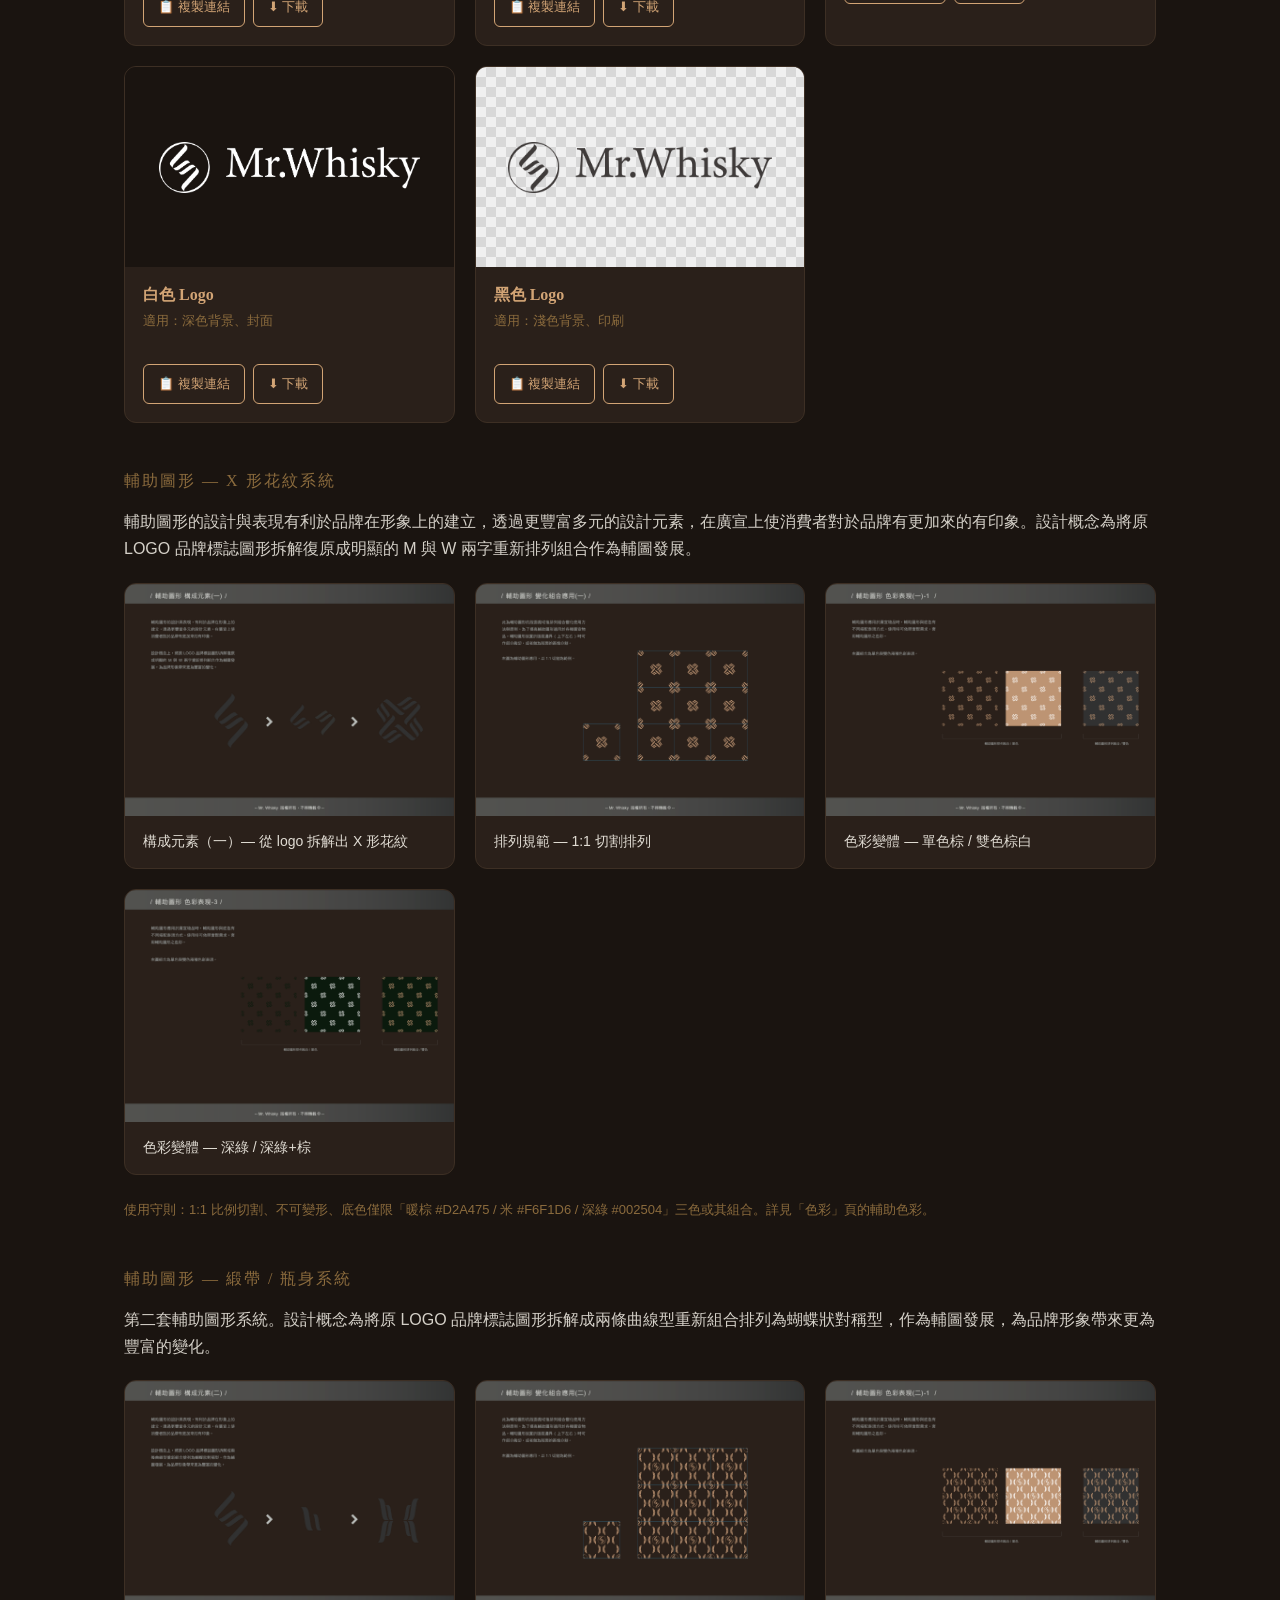
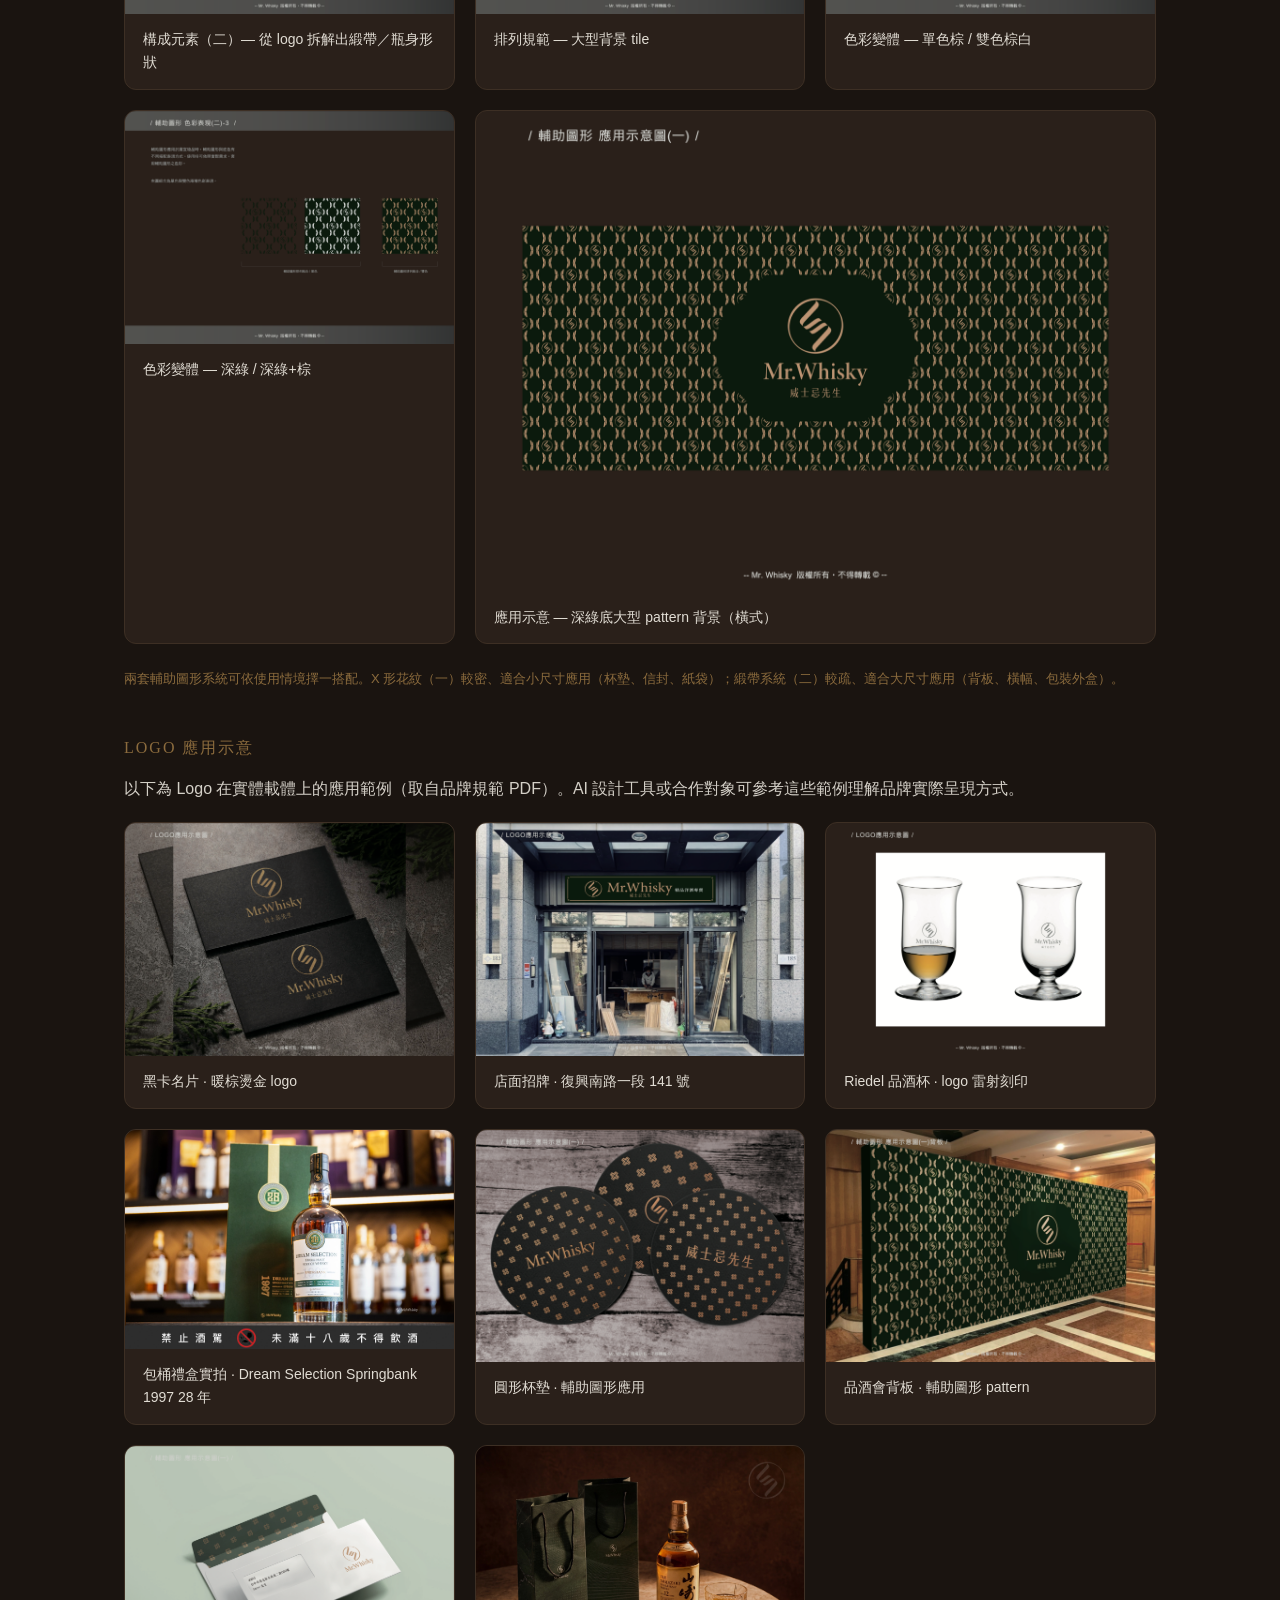
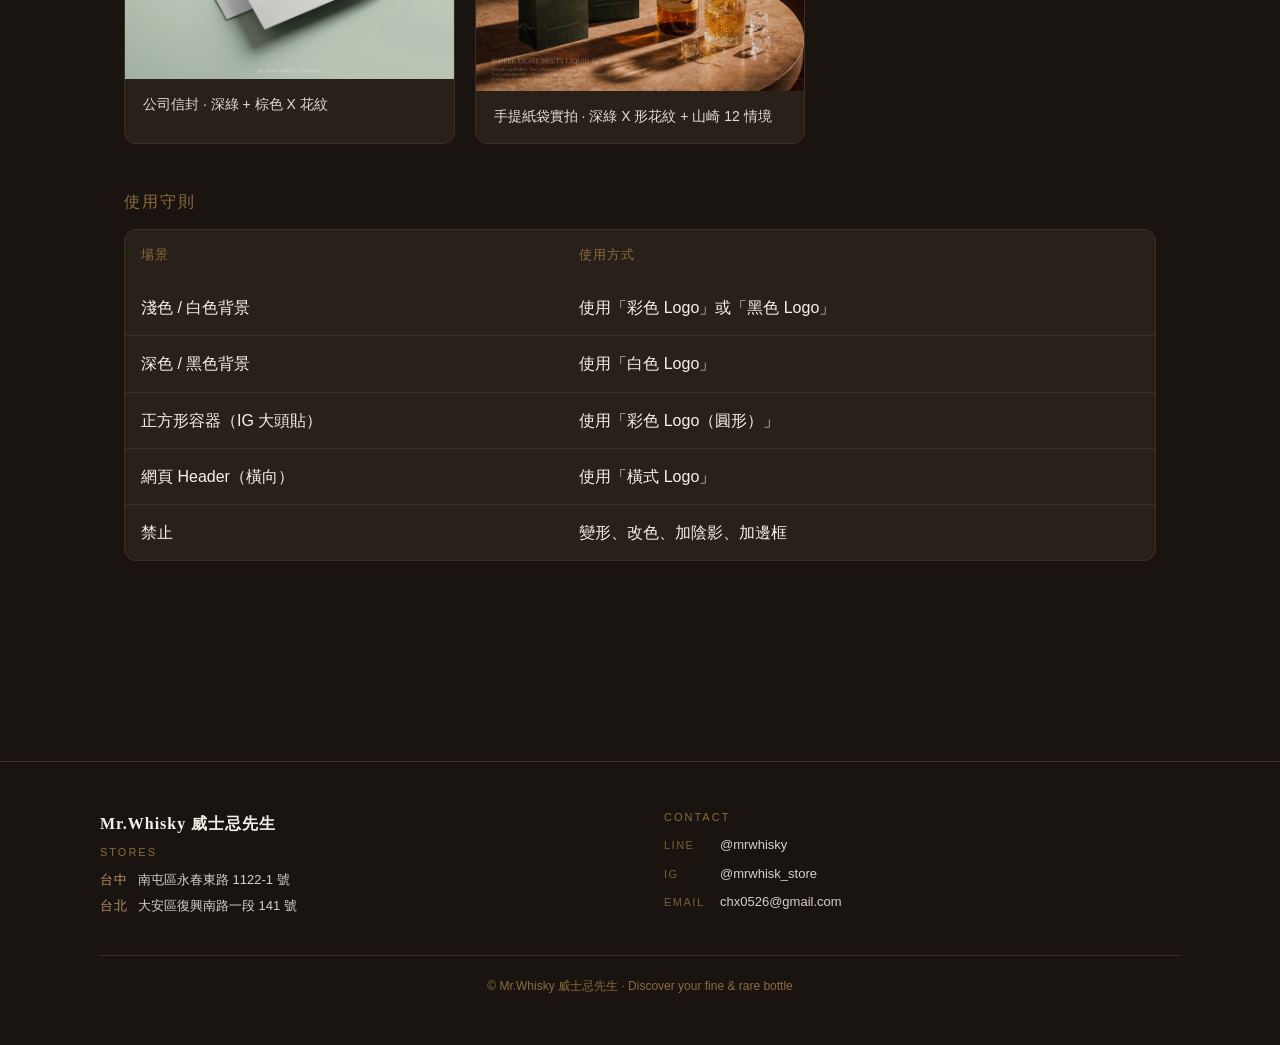
==== commit c95045d9: "feat: finalize Phase 1 — wordmark logos, real photos, redesigned footer - Replace Logo placeholder w" ====
--- a/assets.html
+++ b/assets.html
@@ -10,14 +10,13 @@
 <body>
   <header class="nav">
     <div class="nav-inner">
-      <a href="index.html" class="brand"><span class="brand-icon">🥃</span>Mr.Whisky CIS</a>
+      <a href="index.html" class="brand"><img src="assets/logos/logo-white.png" alt="Mr.Whisky" class="brand-logo-img"><span class="brand-cis-suffix">CIS</span></a>
       <nav class="menu">
         <a href="colors.html">色彩</a>
         <a href="typography.html">字體</a>
         <a href="assets.html">素材</a>
         <a href="photography.html">攝影</a>
         <a href="social.html">社群</a>
-        <a href="tone.html">文案</a>
       </nav>
     </div>
   </header>
@@ -191,9 +190,6 @@
 
       <p style="font-size:13px;color:var(--muted);margin-bottom:32px">兩套輔助圖形系統可依使用情境擇一搭配。X 形花紋（一）較密、適合小尺寸應用（杯墊、信封、紙袋）；緞帶系統（二）較疏、適合大尺寸應用（背板、橫幅、包裝外盒）。</p>
 
-      <h3 style="margin: 48px 0 16px; color: var(--muted); font-size: 16px; font-weight: 400; letter-spacing: 2px; text-transform: uppercase;">Badge</h3>
-      <p style="color: var(--muted); margin-bottom: 16px;">內容建置中 — Phase 1 取得 .ai 主檔內 Badge 後補入此區（例如：Powered by Mr.Whisky、Authorized Reseller 等）。</p>
-
       <h3 style="margin: 48px 0 16px; color: var(--muted); font-size: 16px; font-weight: 400; letter-spacing: 2px; text-transform: uppercase;">Logo 應用示意</h3>
       <p style="margin-bottom: 20px; opacity: 0.85;">以下為 Logo 在實體載體上的應用範例（取自品牌規範 PDF）。AI 設計工具或合作對象可參考這些範例理解品牌實際呈現方式。</p>
       <div class="photo-grid">
@@ -210,8 +206,8 @@
           <div class="caption">Riedel 品酒杯 · logo 雷射刻印</div>
         </div>
         <div class="photo-item">
-          <img src="assets/illustrations/logo-application-gift-set.png" alt="禮盒組" style="width:100%;display:block">
-          <div class="caption">企業禮盒 · 木盒 + 威士忌石 + 杯墊</div>
+          <img src="assets/photography/springbank-1997-01.jpg" alt="包桶禮盒實際應用" style="width:100%;display:block">
+          <div class="caption">包桶禮盒實拍 · Dream Selection Springbank 1997 28 年</div>
         </div>
         <div class="photo-item">
           <img src="assets/illustrations/logo-application-coaster.png" alt="圓形杯墊" style="width:100%;display:block">
@@ -226,8 +222,8 @@
           <div class="caption">公司信封 · 深綠 + 棕色 X 花紋</div>
         </div>
         <div class="photo-item">
-          <img src="assets/illustrations/logo-application-paperbag.png" alt="紙袋" style="width:100%;display:block">
-          <div class="caption">手提紙袋 · 米白 / 深綠雙色</div>
+          <img src="assets/photography/paperbag-02.jpg" alt="手提紙袋實拍" style="width:100%;display:block">
+          <div class="caption">手提紙袋實拍 · 深綠 X 形花紋 + 山崎 12 情境</div>
         </div>
       </div>
 
@@ -248,7 +244,23 @@
   </main>
 
   <footer>
-    Mr.Whisky 威士忌先生 · 台北市大安區復興南路一段 141 號 · Email 待補 · IG @mrwhisky
+    <div class="footer-inner">
+      <div class="footer-block">
+        <div class="footer-brand">Mr.Whisky 威士忌先生</div>
+        <h4>Stores</h4>
+        <div class="footer-store"><span class="city">台中</span>南屯區永春東路 1122-1 號</div>
+        <div class="footer-store"><span class="city">台北</span>大安區復興南路一段 141 號</div>
+      </div>
+      <div class="footer-block">
+        <h4>Contact</h4>
+        <ul class="footer-contact">
+          <li><span class="label">Line</span><a href="https://line.me/R/ti/p/@mrwhisky">@mrwhisky</a></li>
+          <li><span class="label">IG</span><a href="https://instagram.com/mrwhisk_store">@mrwhisk_store</a></li>
+          <li><span class="label">Email</span><a href="mailto:chx0526@gmail.com">chx0526@gmail.com</a></li>
+        </ul>
+      </div>
+    </div>
+    <div class="footer-bottom">© Mr.Whisky 威士忌先生 · Discover your fine &amp; rare bottle</div>
   </footer>
 
   <script src="copy.js"></script>
--- a/style.css
+++ b/style.css
@@ -62,9 +62,24 @@
   font-weight: 700;
   font-size: 18px;
   color: var(--cream);
-}
-
-.brand-icon { font-size: 22px; margin-right: 8px; }
+  display: inline-flex;
+  align-items: center;
+  gap: 10px;
+}
+
+.brand-logo-img {
+  height: 32px;
+  width: auto;
+  display: block;
+}
+
+.brand-cis-suffix {
+  font-family: Georgia, serif;
+  letter-spacing: 2px;
+  font-size: 14px;
+  color: var(--muted);
+  text-transform: uppercase;
+}
 
 nav.menu {
   display: flex;
@@ -110,6 +125,35 @@
   letter-spacing: 0.02em;
 }
 
+.hero-logo-h1 {
+  margin: 32px 0 20px;
+  display: flex;
+  justify-content: center;
+}
+
+.hero-logo-mask {
+  display: block;
+  width: 280px;
+  height: 280px;
+  -webkit-mask: url('assets/logos/logo-stacked-dark.png') center/contain no-repeat;
+  mask: url('assets/logos/logo-stacked-dark.png') center/contain no-repeat;
+  -webkit-mask-mode: luminance;
+  mask-mode: luminance;
+  background-color: var(--cream);
+}
+
+.visually-hidden {
+  position: absolute;
+  width: 1px;
+  height: 1px;
+  padding: 0;
+  margin: -1px;
+  overflow: hidden;
+  clip: rect(0, 0, 0, 0);
+  white-space: nowrap;
+  border: 0;
+}
+
 .hero .tagline {
   font-style: italic;
   color: var(--gold);
@@ -162,21 +206,56 @@
 .card {
   background: var(--bg-card);
   border: 1px solid var(--border);
-  border-radius: 12px;
-  padding: 28px;
+  border-radius: 4px;
+  padding: 32px 28px 28px;
   display: block;
   color: var(--cream);
-  transition: border-color 0.2s, transform 0.2s;
+  transition: border-color 0.25s, background 0.25s;
+  position: relative;
 }
 
 .card:hover {
   border-color: var(--gold);
-  transform: translateY(-2px);
-}
-
-.card .icon { font-size: 32px; display: block; margin-bottom: 12px; }
-.card h3 { color: var(--gold); margin-bottom: 8px; font-size: 18px; }
-.card p { font-size: 14px; opacity: 0.8; }
+  background: #2F241C;
+}
+
+.card .card-num {
+  font-family: Georgia, "Songti TC", serif;
+  color: var(--muted);
+  font-size: 13px;
+  letter-spacing: 2px;
+  display: block;
+  margin-bottom: 24px;
+}
+.card .card-icon {
+  display: block;
+  width: 36px;
+  height: 36px;
+  color: var(--gold);
+  margin-bottom: 20px;
+  stroke-width: 1.25;
+}
+.card h3 {
+  color: var(--cream);
+  margin-bottom: 8px;
+  font-size: 20px;
+  font-weight: 400;
+  letter-spacing: 0.5px;
+}
+.card p { font-size: 13.5px; opacity: 0.7; line-height: 1.6; }
+.card .card-arrow {
+  display: inline-block;
+  margin-top: 18px;
+  color: var(--gold);
+  font-family: Georgia, serif;
+  font-size: 13px;
+  letter-spacing: 2px;
+  opacity: 0;
+  transform: translateX(-4px);
+  transition: opacity 0.2s, transform 0.2s;
+}
+.card:hover .card-arrow { opacity: 1; transform: translateX(0); }
+.card:hover h3 { color: var(--gold); }
 
 /* ===== Color Swatches ===== */
 .swatch-grid {
@@ -379,11 +458,90 @@
 /* ===== Footer ===== */
 footer {
   border-top: 1px solid var(--border);
-  padding: 32px 24px;
+  padding: 48px 24px;
+  color: var(--muted);
+  font-size: 13px;
+  margin-top: 80px;
+}
+
+.footer-inner {
+  max-width: 1080px;
+  margin: 0 auto;
+  display: grid;
+  grid-template-columns: 1fr 1fr;
+  gap: 32px 48px;
+}
+
+.footer-brand {
+  font-family: Georgia, serif;
+  font-weight: 700;
+  font-size: 16px;
+  color: var(--cream);
+  letter-spacing: 1px;
+  margin-bottom: 8px;
+}
+
+.footer-block h4 {
+  font-family: inherit;
+  font-size: 11px;
+  letter-spacing: 2px;
+  text-transform: uppercase;
+  color: var(--muted);
+  font-weight: 400;
+  margin-bottom: 10px;
+}
+
+.footer-block .footer-store {
+  color: var(--cream);
+  opacity: 0.85;
+  margin-bottom: 6px;
+  line-height: 1.6;
+}
+
+.footer-block .footer-store .city {
+  display: inline-block;
+  width: 38px;
+  color: var(--gold);
+  font-family: Georgia, serif;
+  letter-spacing: 1px;
+}
+
+.footer-contact {
+  list-style: none;
+  padding: 0;
+  margin: 0;
+}
+
+.footer-contact li {
+  margin-bottom: 6px;
+  color: var(--cream);
+  opacity: 0.85;
+}
+
+.footer-contact .label {
+  display: inline-block;
+  width: 56px;
+  color: var(--muted);
+  font-size: 11px;
+  letter-spacing: 1.5px;
+  text-transform: uppercase;
+}
+
+.footer-contact a { color: var(--cream); }
+.footer-contact a:hover { color: var(--gold); }
+
+.footer-bottom {
+  max-width: 1080px;
+  margin: 32px auto 0;
+  padding-top: 20px;
+  border-top: 1px solid var(--border);
   text-align: center;
-  color: var(--muted);
-  font-size: 13px;
-  margin-top: 80px;
+  font-size: 12px;
+  color: var(--muted);
+}
+
+@media (max-width: 640px) {
+  .footer-inner { grid-template-columns: 1fr; gap: 24px; }
 }
 
 /* ===== Brand Logo Reference (CSS-tinted via mask) ===== */
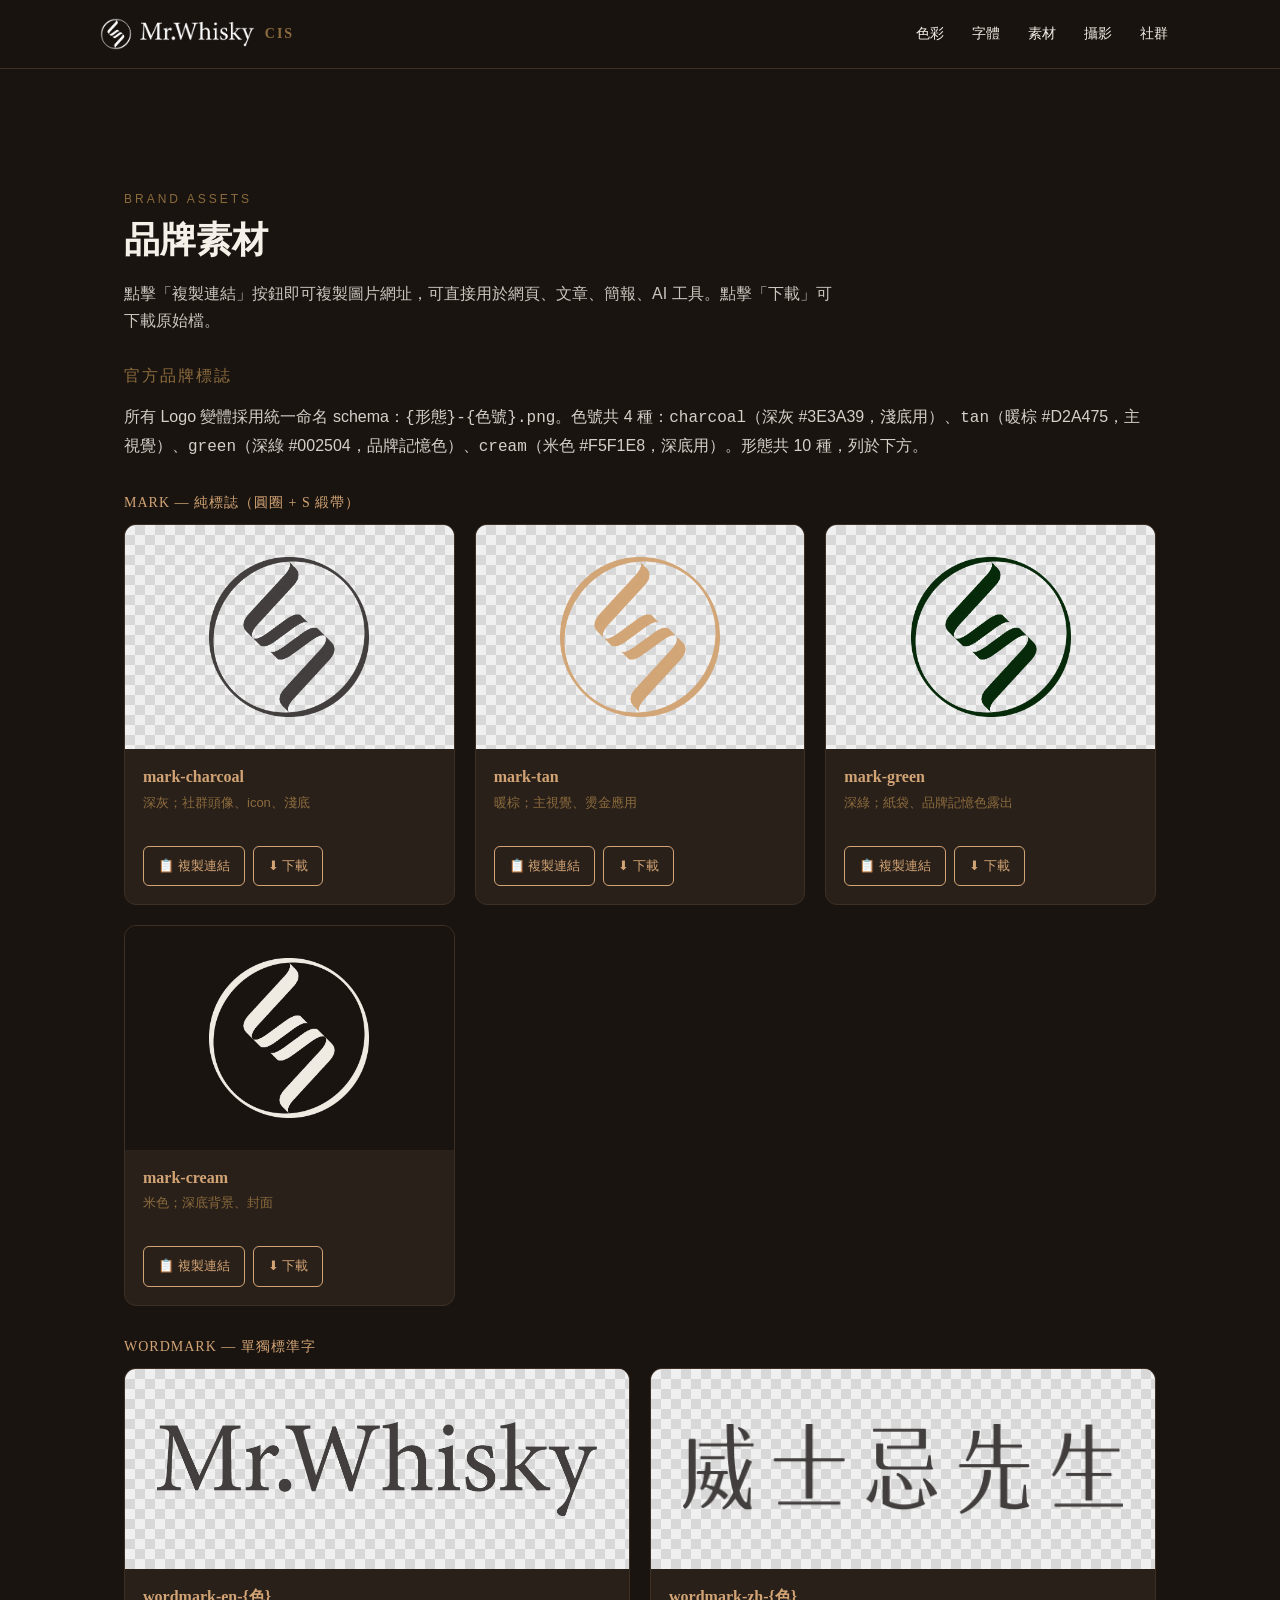
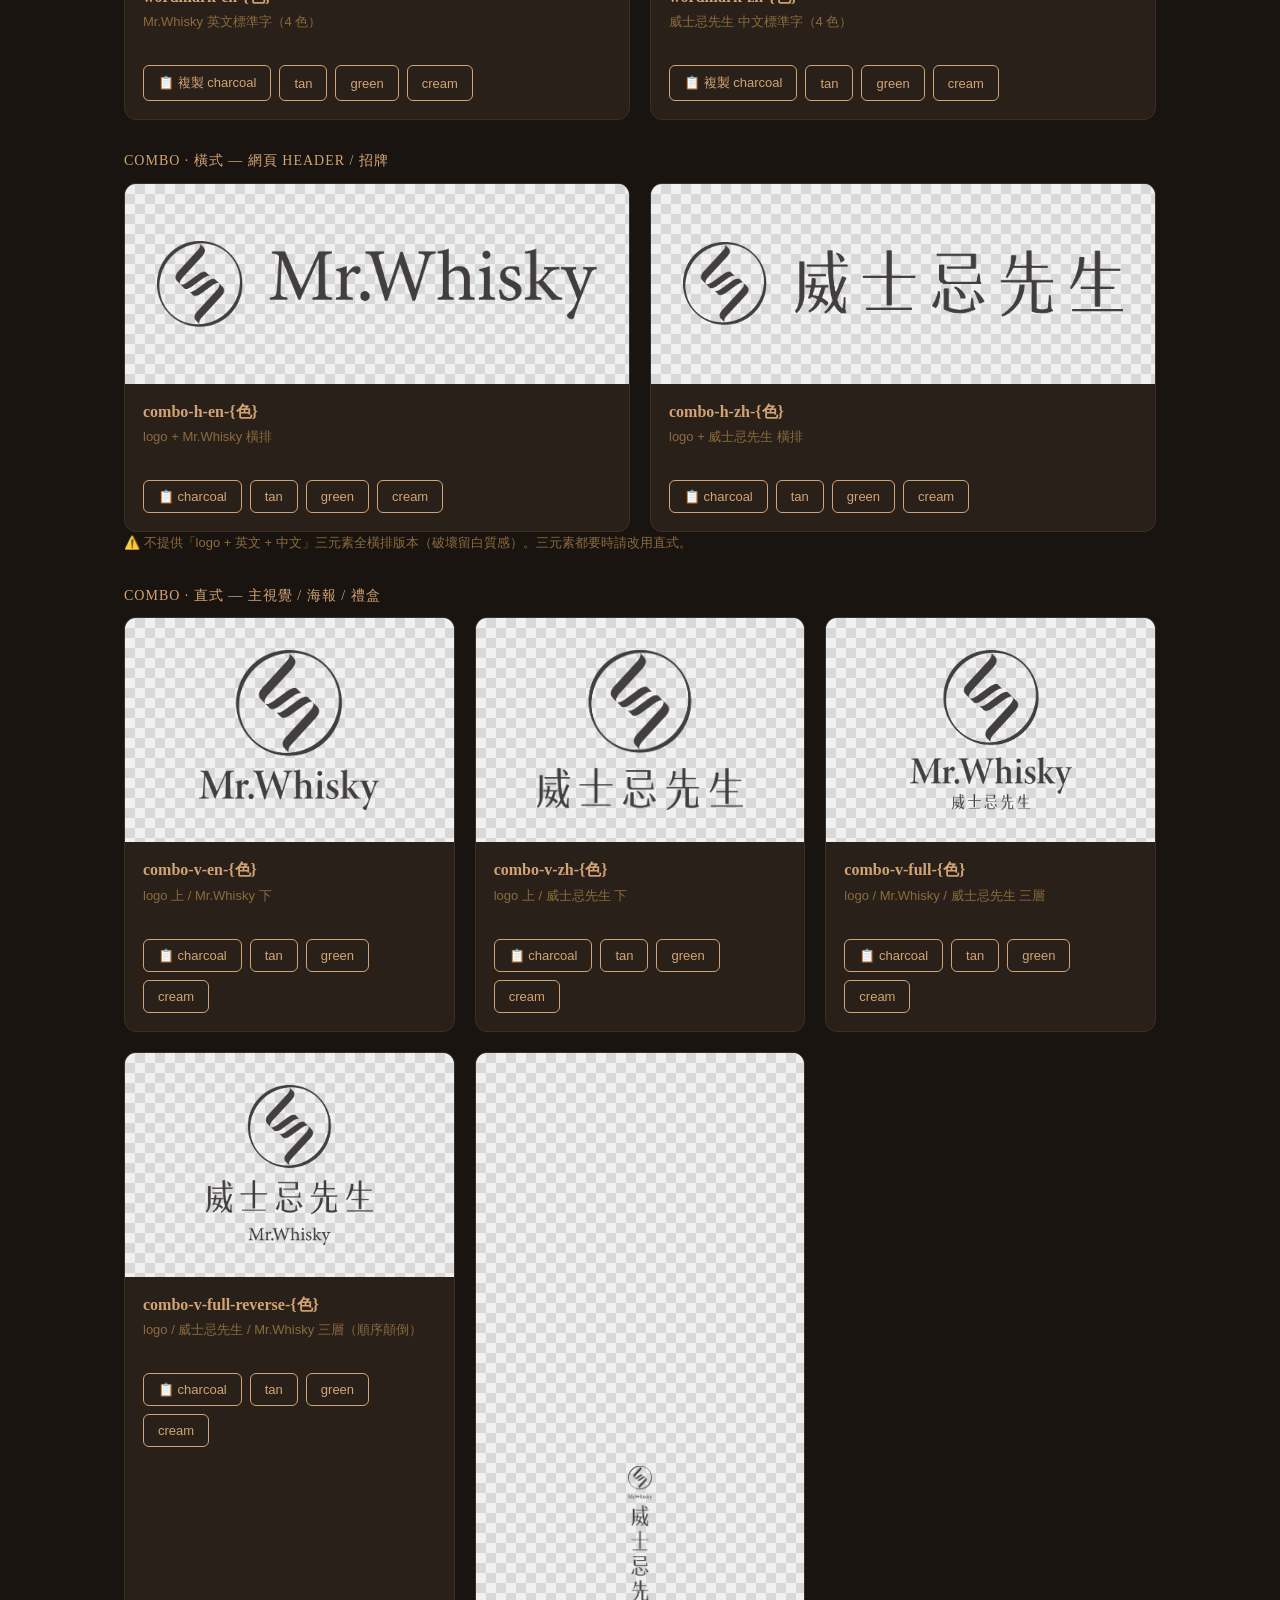
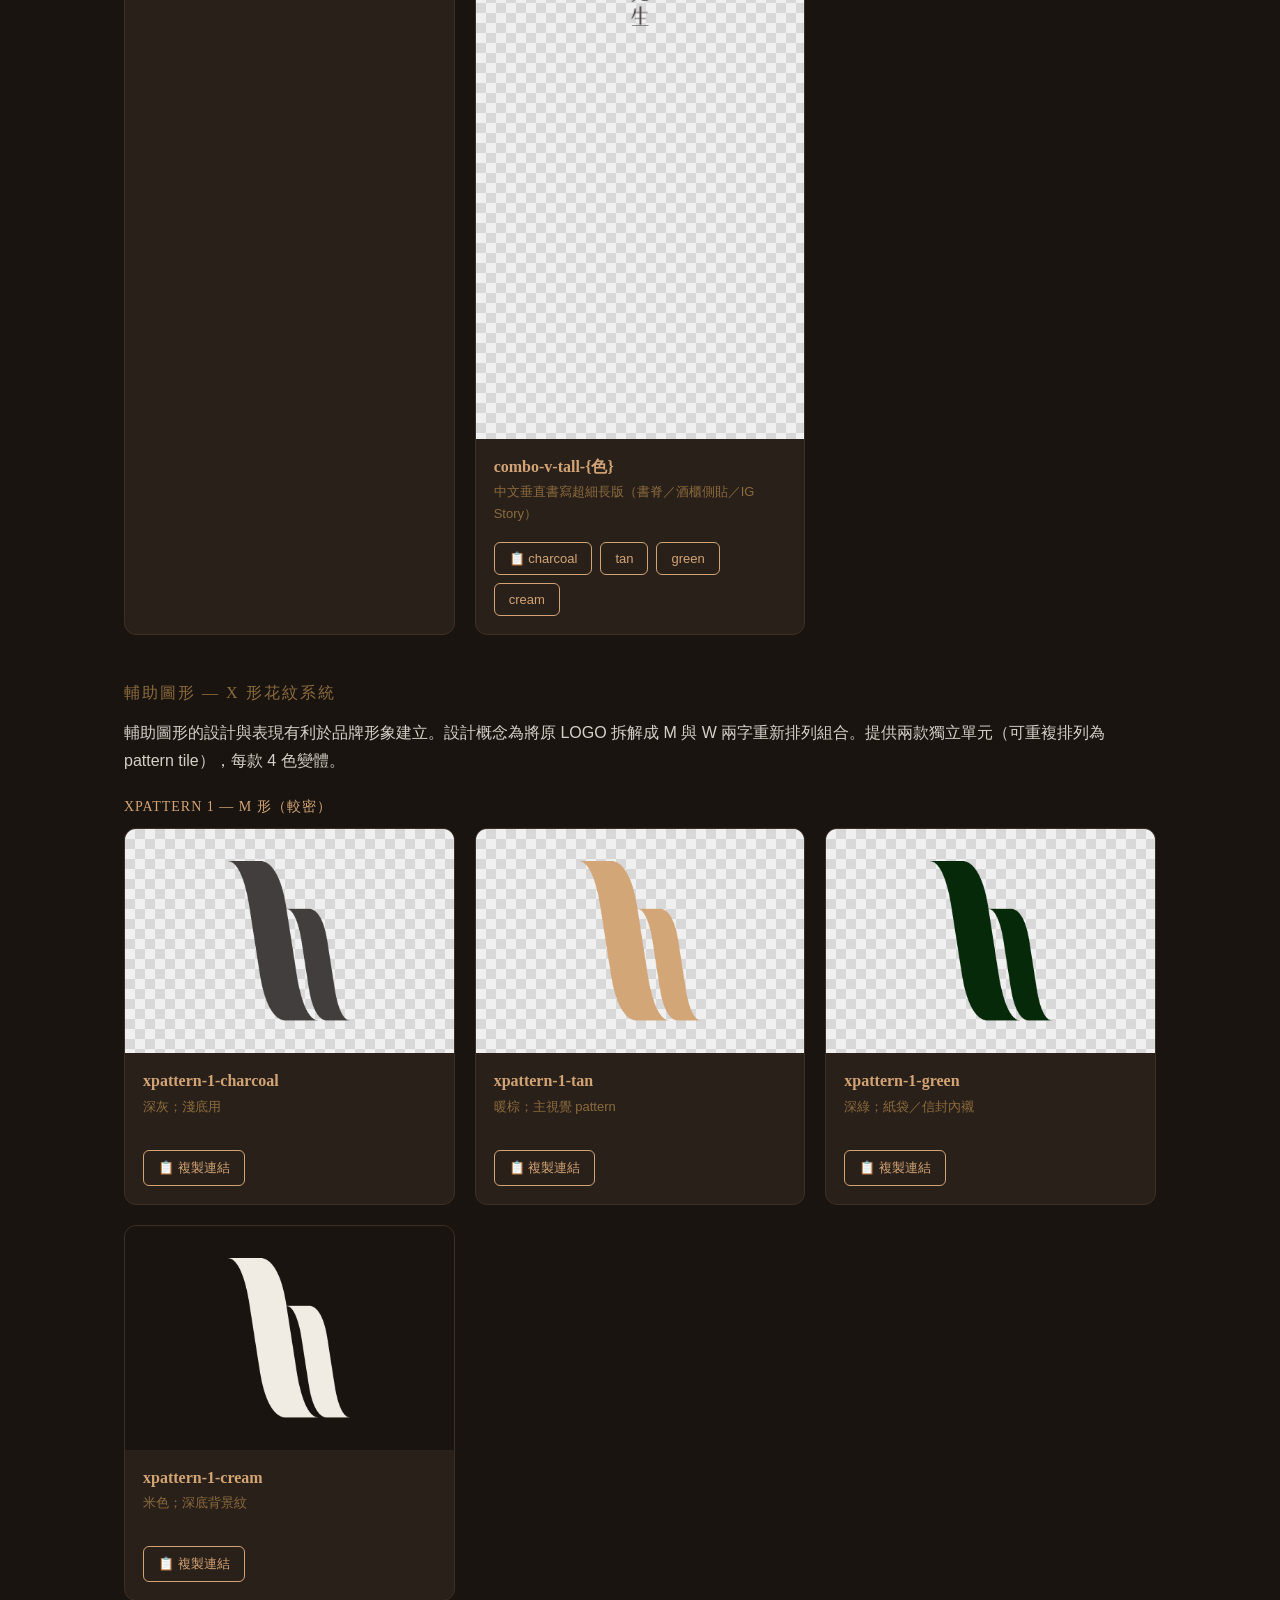
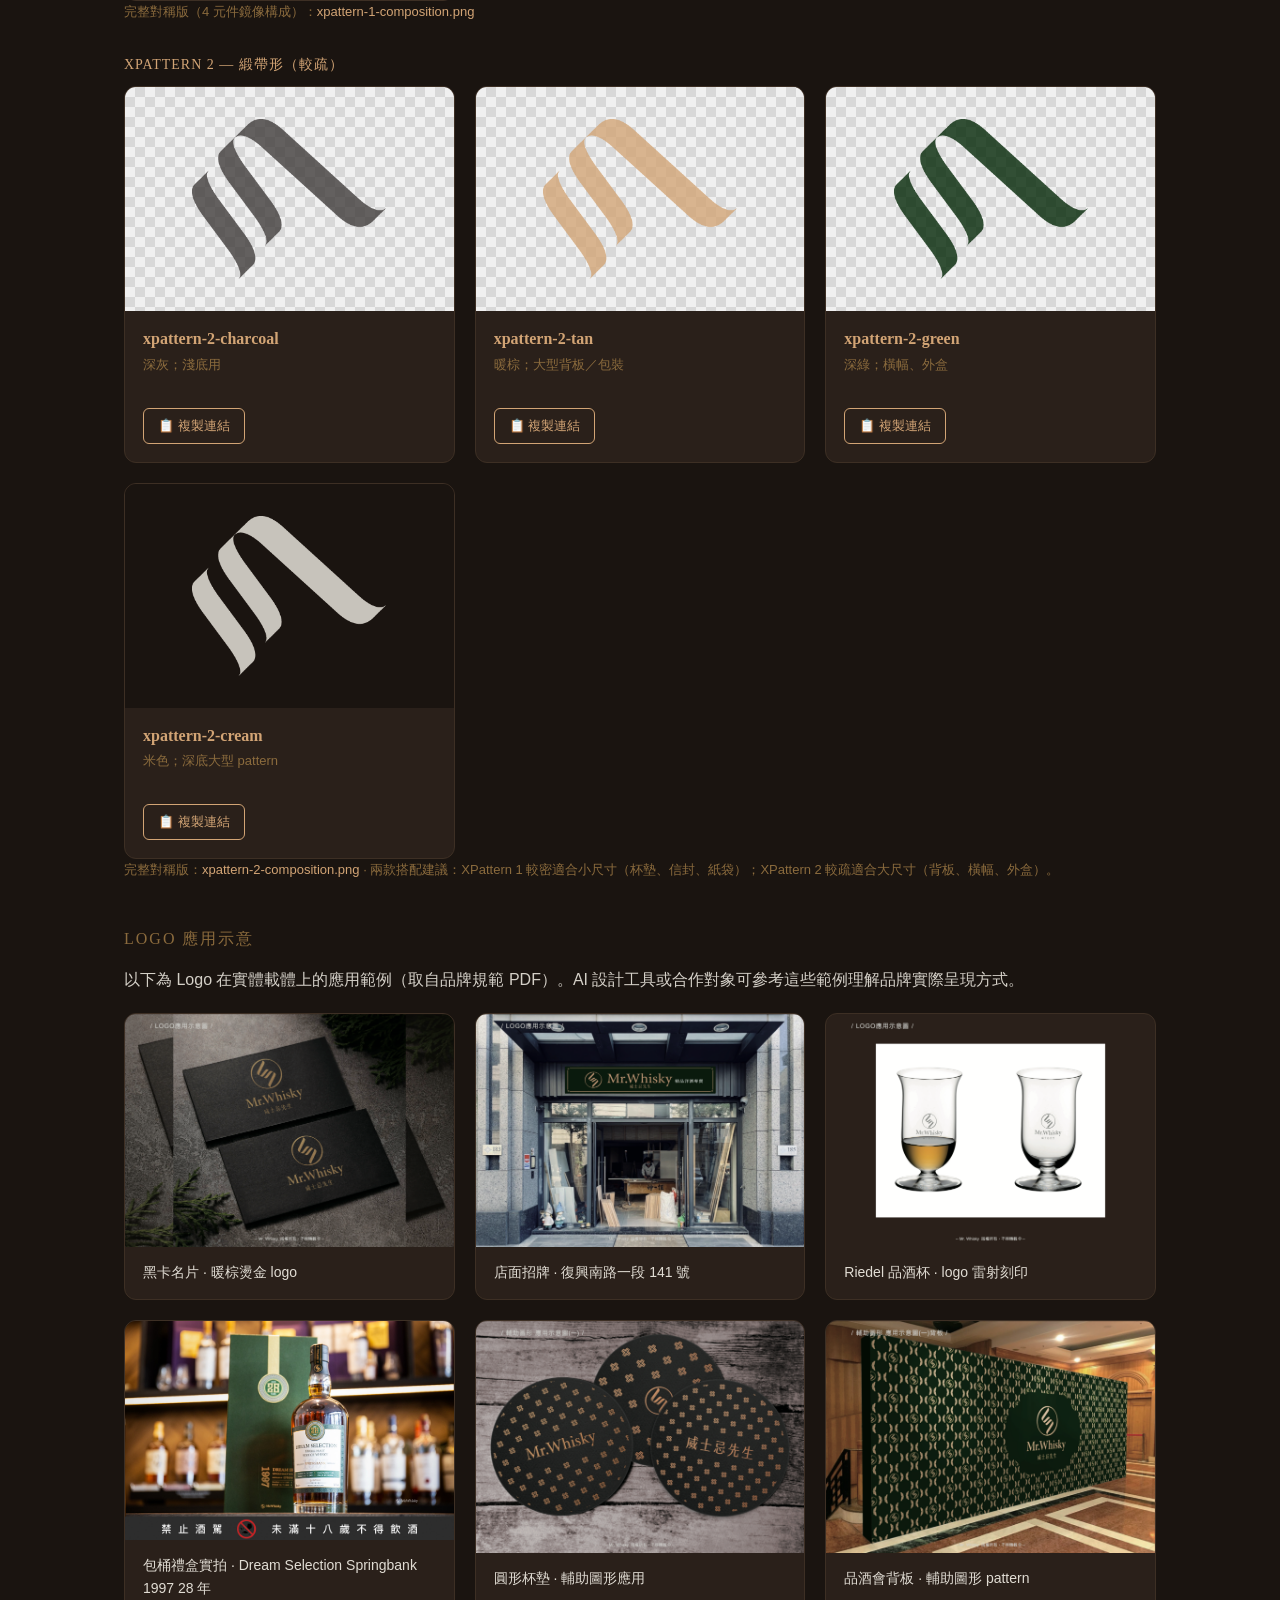
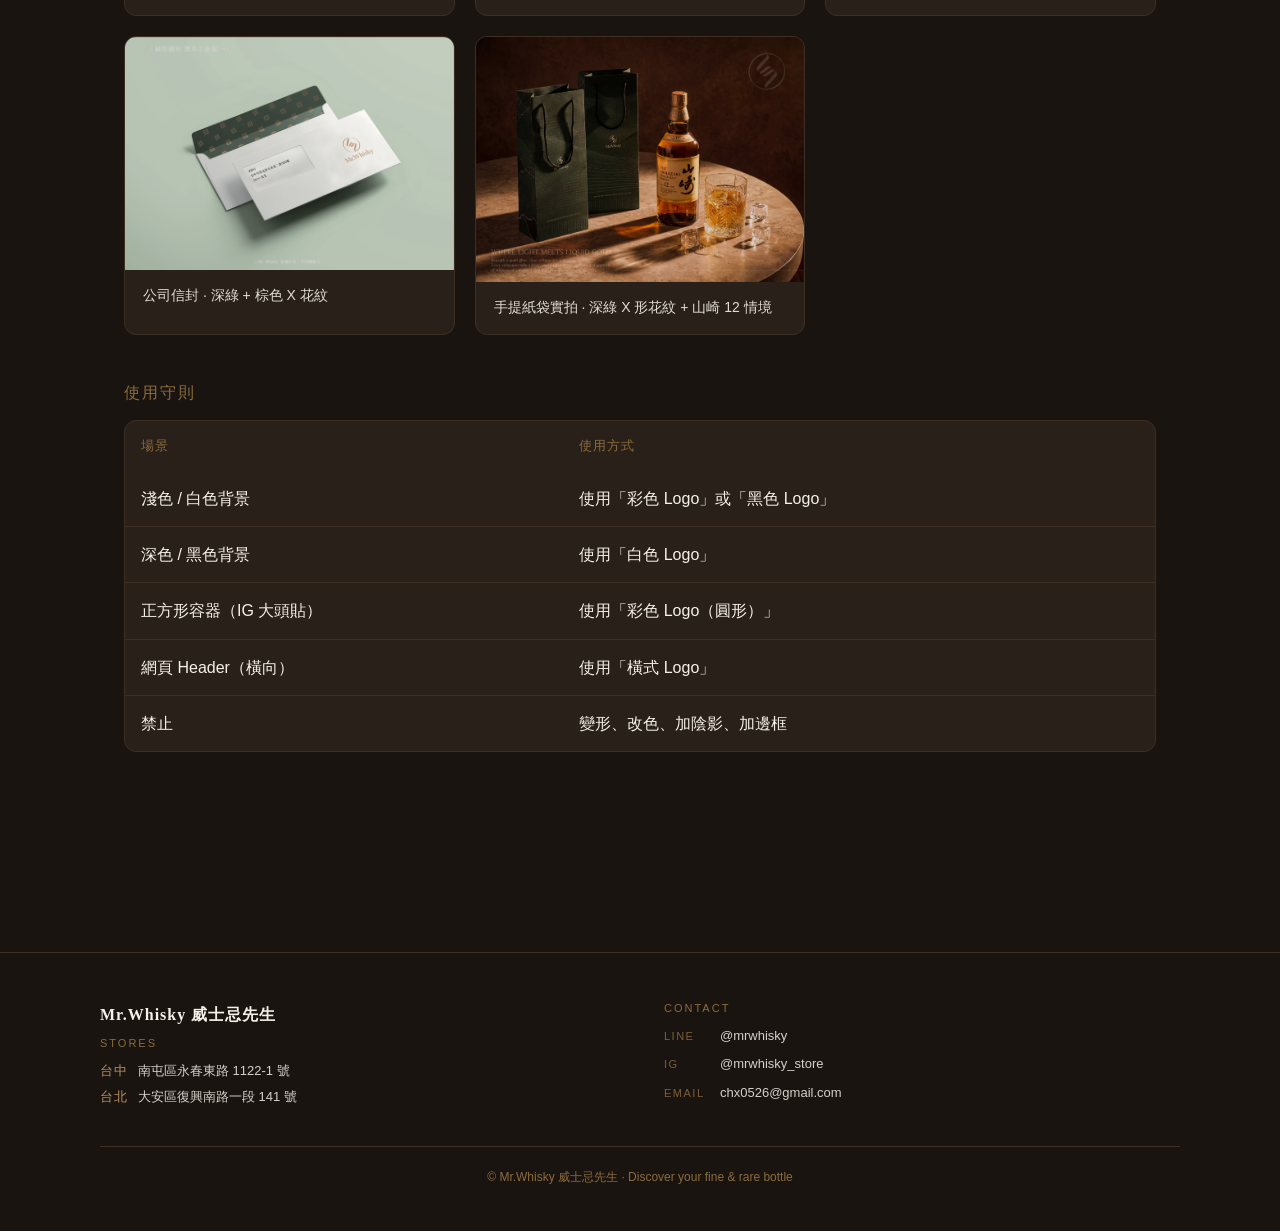
==== commit 459da791: "Logo + Pattern 素材庫全面重整 問題：原素材是從 PDF 規範書頁面截圖切的，logo-stacked-tan 左右有殘字、logo-stacked-dark 整張帶深灰底色方塊， au" ====
--- a/assets.html
+++ b/assets.html
@@ -27,168 +27,59 @@
       <h2>品牌素材</h2>
       <p class="description">點擊「複製連結」按鈕即可複製圖片網址，可直接用於網頁、文章、簡報、AI 工具。點擊「下載」可下載原始檔。</p>
 
-      <h3 style="margin: 24px 0 16px; color: var(--muted); font-size: 16px; font-weight: 400; letter-spacing: 2px; text-transform: uppercase;">官方品牌標誌變體</h3>
-      <p style="margin-bottom: 20px; opacity: 0.85;">此為品牌標誌彩色與單色表現方式之基本規範與準則。為求提高品牌形象的辨識度及一致性，運用時請遵守準則。</p>
+      <h3 style="margin: 24px 0 16px; color: var(--muted); font-size: 16px; font-weight: 400; letter-spacing: 2px; text-transform: uppercase;">官方品牌標誌</h3>
+      <p style="margin-bottom: 20px; opacity: 0.85;">所有 Logo 變體採用統一命名 schema：<code>{形態}-{色號}.png</code>。色號共 4 種：<code>charcoal</code>（深灰 #3E3A39，淺底用）、<code>tan</code>（暖棕 #D2A475，主視覺）、<code>green</code>（深綠 #002504，品牌記憶色）、<code>cream</code>（米色 #F5F1E8，深底用）。形態共 10 種，列於下方。</p>
 
-      <div style="display:grid;grid-template-columns:repeat(2,1fr);gap:12px;margin-bottom:24px">
-        <div style="background:#ffffff;padding:32px;border-radius:8px;display:flex;align-items:center;justify-content:center;min-height:140px">
-          <div class="brand-logo brand-tan" style="width:120px;height:120px"></div>
-        </div>
-        <div style="background:#3E3A39;padding:32px;border-radius:8px;display:flex;align-items:center;justify-content:center;min-height:140px">
-          <div class="brand-logo brand-tan" style="width:120px;height:120px"></div>
-        </div>
-        <div style="grid-column:span 2;color:var(--muted);font-size:13px;letter-spacing:2px;text-transform:uppercase">彩色（暖棕）</div>
-
-        <div style="background:#ffffff;padding:32px;border-radius:8px;display:flex;align-items:center;justify-content:center;min-height:140px">
-          <div class="brand-logo brand-tan" style="width:120px;height:120px"></div>
-        </div>
-        <div style="background:#D2A475;padding:32px;border-radius:8px;display:flex;align-items:center;justify-content:center;min-height:140px">
-          <div class="brand-logo brand-white" style="width:120px;height:120px"></div>
-        </div>
-        <div style="grid-column:span 2;color:var(--muted);font-size:13px;letter-spacing:2px;text-transform:uppercase">單色 — 棕</div>
-
-        <div style="background:#ffffff;padding:32px;border-radius:8px;display:flex;align-items:center;justify-content:center;min-height:140px">
-          <div class="brand-logo brand-charcoal" style="width:120px;height:120px"></div>
-        </div>
-        <div style="background:#3E3A39;padding:32px;border-radius:8px;display:flex;align-items:center;justify-content:center;min-height:140px">
-          <div class="brand-logo brand-white" style="width:120px;height:120px"></div>
-        </div>
-        <div style="grid-column:span 2;color:var(--muted);font-size:13px;letter-spacing:2px;text-transform:uppercase">單色 — 黑</div>
+      <h4 style="margin: 32px 0 12px; color: var(--gold); font-size: 14px; font-weight: 500; letter-spacing: 1px; text-transform: uppercase;">Mark — 純標誌（圓圈 + S 緞帶）</h4>
+      <div class="asset-grid">
+        <div class="asset-card"><div class="preview"><img src="assets/logos/mark-charcoal.png" alt="mark-charcoal"></div><div class="info"><h3>mark-charcoal</h3><p class="usage">深灰；社群頭像、icon、淺底</p><div class="btn-group"><button class="btn" onclick="copyAssetUrl(this, 'assets/logos/mark-charcoal.png')">📋 複製連結</button><a class="btn" href="assets/logos/mark-charcoal.png" download>⬇ 下載</a></div></div></div>
+        <div class="asset-card"><div class="preview"><img src="assets/logos/mark-tan.png" alt="mark-tan"></div><div class="info"><h3>mark-tan</h3><p class="usage">暖棕；主視覺、燙金應用</p><div class="btn-group"><button class="btn" onclick="copyAssetUrl(this, 'assets/logos/mark-tan.png')">📋 複製連結</button><a class="btn" href="assets/logos/mark-tan.png" download>⬇ 下載</a></div></div></div>
+        <div class="asset-card"><div class="preview"><img src="assets/logos/mark-green.png" alt="mark-green"></div><div class="info"><h3>mark-green</h3><p class="usage">深綠；紙袋、品牌記憶色露出</p><div class="btn-group"><button class="btn" onclick="copyAssetUrl(this, 'assets/logos/mark-green.png')">📋 複製連結</button><a class="btn" href="assets/logos/mark-green.png" download>⬇ 下載</a></div></div></div>
+        <div class="asset-card"><div class="preview dark-preview"><img src="assets/logos/mark-cream.png" alt="mark-cream"></div><div class="info"><h3>mark-cream</h3><p class="usage">米色；深底背景、封面</p><div class="btn-group"><button class="btn" onclick="copyAssetUrl(this, 'assets/logos/mark-cream.png')">📋 複製連結</button><a class="btn" href="assets/logos/mark-cream.png" download>⬇ 下載</a></div></div></div>
       </div>
 
-      <p style="font-size:13px;color:var(--muted);margin-bottom:32px">註：以上 6 種為品牌官方規範變體。下方為已匯出可直接複製連結／下載的 PNG 檔。暖棕（彩色 / 單色棕）版本目前尚未匯出獨立 PNG，僅於上方規範示意（透過 CSS 動態著色）。如需 PNG 檔請從 PSD 主檔匯出。</p>
+      <h4 style="margin: 32px 0 12px; color: var(--gold); font-size: 14px; font-weight: 500; letter-spacing: 1px; text-transform: uppercase;">Wordmark — 單獨標準字</h4>
+      <div class="asset-grid">
+        <div class="asset-card"><div class="preview"><img src="assets/logos/wordmark-en-charcoal.png" alt="wordmark-en"></div><div class="info"><h3>wordmark-en-{色}</h3><p class="usage">Mr.Whisky 英文標準字（4 色）</p><div class="btn-group"><button class="btn" onclick="copyAssetUrl(this, 'assets/logos/wordmark-en-charcoal.png')">📋 複製 charcoal</button><button class="btn" onclick="copyAssetUrl(this, 'assets/logos/wordmark-en-tan.png')">tan</button><button class="btn" onclick="copyAssetUrl(this, 'assets/logos/wordmark-en-green.png')">green</button><button class="btn" onclick="copyAssetUrl(this, 'assets/logos/wordmark-en-cream.png')">cream</button></div></div></div>
+        <div class="asset-card"><div class="preview"><img src="assets/logos/wordmark-zh-charcoal.png" alt="wordmark-zh"></div><div class="info"><h3>wordmark-zh-{色}</h3><p class="usage">威士忌先生 中文標準字（4 色）</p><div class="btn-group"><button class="btn" onclick="copyAssetUrl(this, 'assets/logos/wordmark-zh-charcoal.png')">📋 複製 charcoal</button><button class="btn" onclick="copyAssetUrl(this, 'assets/logos/wordmark-zh-tan.png')">tan</button><button class="btn" onclick="copyAssetUrl(this, 'assets/logos/wordmark-zh-green.png')">green</button><button class="btn" onclick="copyAssetUrl(this, 'assets/logos/wordmark-zh-cream.png')">cream</button></div></div></div>
+      </div>
 
-      <h3 style="margin: 24px 0 16px; color: var(--muted); font-size: 16px; font-weight: 400; letter-spacing: 2px; text-transform: uppercase;">可下載 Logo 變體</h3>
+      <h4 style="margin: 32px 0 12px; color: var(--gold); font-size: 14px; font-weight: 500; letter-spacing: 1px; text-transform: uppercase;">Combo · 橫式 — 網頁 header / 招牌</h4>
       <div class="asset-grid">
+        <div class="asset-card"><div class="preview"><img src="assets/logos/combo-h-en-charcoal.png" alt="combo-h-en"></div><div class="info"><h3>combo-h-en-{色}</h3><p class="usage">logo + Mr.Whisky 橫排</p><div class="btn-group"><button class="btn" onclick="copyAssetUrl(this, 'assets/logos/combo-h-en-charcoal.png')">📋 charcoal</button><button class="btn" onclick="copyAssetUrl(this, 'assets/logos/combo-h-en-tan.png')">tan</button><button class="btn" onclick="copyAssetUrl(this, 'assets/logos/combo-h-en-green.png')">green</button><button class="btn" onclick="copyAssetUrl(this, 'assets/logos/combo-h-en-cream.png')">cream</button></div></div></div>
+        <div class="asset-card"><div class="preview"><img src="assets/logos/combo-h-zh-charcoal.png" alt="combo-h-zh"></div><div class="info"><h3>combo-h-zh-{色}</h3><p class="usage">logo + 威士忌先生 橫排</p><div class="btn-group"><button class="btn" onclick="copyAssetUrl(this, 'assets/logos/combo-h-zh-charcoal.png')">📋 charcoal</button><button class="btn" onclick="copyAssetUrl(this, 'assets/logos/combo-h-zh-tan.png')">tan</button><button class="btn" onclick="copyAssetUrl(this, 'assets/logos/combo-h-zh-green.png')">green</button><button class="btn" onclick="copyAssetUrl(this, 'assets/logos/combo-h-zh-cream.png')">cream</button></div></div></div>
+      </div>
+      <p style="font-size:13px;color:var(--muted);margin-bottom:24px">⚠️ 不提供「logo + 英文 + 中文」三元素全橫排版本（破壞留白質感）。三元素都要時請改用直式。</p>
 
-        <div class="asset-card">
-          <div class="preview">
-            <img src="assets/logos/logo-color-rounded.png" alt="彩色 Logo（圓角）" onerror="this.style.display='none';this.nextElementSibling.style.display='block'">
-            <div class="placeholder-img" style="display:none">圖檔未提供<br>assets/logos/logo-color-rounded.png</div>
-          </div>
-          <div class="info">
-            <h3>彩色 Logo（圓角）</h3>
-            <p class="usage">適用：App Icon、社群頭像</p>
-            <div class="btn-group">
-              <button class="btn" onclick="copyAssetUrl(this, 'assets/logos/logo-color-rounded.png')">📋 複製連結</button>
-              <a class="btn" href="assets/logos/logo-color-rounded.png" download>⬇ 下載</a>
-            </div>
-          </div>
-        </div>
-
-        <div class="asset-card">
-          <div class="preview">
-            <img src="assets/logos/logo-color-circle.png" alt="彩色 Logo（圓形）" onerror="this.style.display='none';this.nextElementSibling.style.display='block'">
-            <div class="placeholder-img" style="display:none">圖檔未提供<br>assets/logos/logo-color-circle.png</div>
-          </div>
-          <div class="info">
-            <h3>彩色 Logo（圓形）</h3>
-            <p class="usage">適用：大頭貼、圓形框架</p>
-            <div class="btn-group">
-              <button class="btn" onclick="copyAssetUrl(this, 'assets/logos/logo-color-circle.png')">📋 複製連結</button>
-              <a class="btn" href="assets/logos/logo-color-circle.png" download>⬇ 下載</a>
-            </div>
-          </div>
-        </div>
-
-        <div class="asset-card">
-          <div class="preview">
-            <img src="assets/logos/logo-horizontal.png" alt="橫式 Logo" onerror="this.style.display='none';this.nextElementSibling.style.display='block'">
-            <div class="placeholder-img" style="display:none">圖檔未提供<br>assets/logos/logo-horizontal.png</div>
-          </div>
-          <div class="info">
-            <h3>橫式 Logo</h3>
-            <p class="usage">適用：網站 Header、Badge</p>
-            <div class="btn-group">
-              <button class="btn" onclick="copyAssetUrl(this, 'assets/logos/logo-horizontal.png')">📋 複製連結</button>
-              <a class="btn" href="assets/logos/logo-horizontal.png" download>⬇ 下載</a>
-            </div>
-          </div>
-        </div>
-
-        <div class="asset-card">
-          <div class="preview dark-preview">
-            <img src="assets/logos/logo-white.png" alt="白色 Logo" onerror="this.style.display='none';this.nextElementSibling.style.display='block'">
-            <div class="placeholder-img" style="display:none">圖檔未提供<br>assets/logos/logo-white.png</div>
-          </div>
-          <div class="info">
-            <h3>白色 Logo</h3>
-            <p class="usage">適用：深色背景、封面</p>
-            <div class="btn-group">
-              <button class="btn" onclick="copyAssetUrl(this, 'assets/logos/logo-white.png')">📋 複製連結</button>
-              <a class="btn" href="assets/logos/logo-white.png" download>⬇ 下載</a>
-            </div>
-          </div>
-        </div>
-
-        <div class="asset-card">
-          <div class="preview">
-            <img src="assets/logos/logo-black.png" alt="黑色 Logo" onerror="this.style.display='none';this.nextElementSibling.style.display='block'">
-            <div class="placeholder-img" style="display:none">圖檔未提供<br>assets/logos/logo-black.png</div>
-          </div>
-          <div class="info">
-            <h3>黑色 Logo</h3>
-            <p class="usage">適用：淺色背景、印刷</p>
-            <div class="btn-group">
-              <button class="btn" onclick="copyAssetUrl(this, 'assets/logos/logo-black.png')">📋 複製連結</button>
-              <a class="btn" href="assets/logos/logo-black.png" download>⬇ 下載</a>
-            </div>
-          </div>
-        </div>
-
+      <h4 style="margin: 32px 0 12px; color: var(--gold); font-size: 14px; font-weight: 500; letter-spacing: 1px; text-transform: uppercase;">Combo · 直式 — 主視覺 / 海報 / 禮盒</h4>
+      <div class="asset-grid">
+        <div class="asset-card"><div class="preview"><img src="assets/logos/combo-v-en-charcoal.png" alt="combo-v-en"></div><div class="info"><h3>combo-v-en-{色}</h3><p class="usage">logo 上 / Mr.Whisky 下</p><div class="btn-group"><button class="btn" onclick="copyAssetUrl(this, 'assets/logos/combo-v-en-charcoal.png')">📋 charcoal</button><button class="btn" onclick="copyAssetUrl(this, 'assets/logos/combo-v-en-tan.png')">tan</button><button class="btn" onclick="copyAssetUrl(this, 'assets/logos/combo-v-en-green.png')">green</button><button class="btn" onclick="copyAssetUrl(this, 'assets/logos/combo-v-en-cream.png')">cream</button></div></div></div>
+        <div class="asset-card"><div class="preview"><img src="assets/logos/combo-v-zh-charcoal.png" alt="combo-v-zh"></div><div class="info"><h3>combo-v-zh-{色}</h3><p class="usage">logo 上 / 威士忌先生 下</p><div class="btn-group"><button class="btn" onclick="copyAssetUrl(this, 'assets/logos/combo-v-zh-charcoal.png')">📋 charcoal</button><button class="btn" onclick="copyAssetUrl(this, 'assets/logos/combo-v-zh-tan.png')">tan</button><button class="btn" onclick="copyAssetUrl(this, 'assets/logos/combo-v-zh-green.png')">green</button><button class="btn" onclick="copyAssetUrl(this, 'assets/logos/combo-v-zh-cream.png')">cream</button></div></div></div>
+        <div class="asset-card"><div class="preview"><img src="assets/logos/combo-v-full-charcoal.png" alt="combo-v-full"></div><div class="info"><h3>combo-v-full-{色}</h3><p class="usage">logo / Mr.Whisky / 威士忌先生 三層</p><div class="btn-group"><button class="btn" onclick="copyAssetUrl(this, 'assets/logos/combo-v-full-charcoal.png')">📋 charcoal</button><button class="btn" onclick="copyAssetUrl(this, 'assets/logos/combo-v-full-tan.png')">tan</button><button class="btn" onclick="copyAssetUrl(this, 'assets/logos/combo-v-full-green.png')">green</button><button class="btn" onclick="copyAssetUrl(this, 'assets/logos/combo-v-full-cream.png')">cream</button></div></div></div>
+        <div class="asset-card"><div class="preview"><img src="assets/logos/combo-v-full-reverse-charcoal.png" alt="combo-v-full-reverse"></div><div class="info"><h3>combo-v-full-reverse-{色}</h3><p class="usage">logo / 威士忌先生 / Mr.Whisky 三層（順序顛倒）</p><div class="btn-group"><button class="btn" onclick="copyAssetUrl(this, 'assets/logos/combo-v-full-reverse-charcoal.png')">📋 charcoal</button><button class="btn" onclick="copyAssetUrl(this, 'assets/logos/combo-v-full-reverse-tan.png')">tan</button><button class="btn" onclick="copyAssetUrl(this, 'assets/logos/combo-v-full-reverse-green.png')">green</button><button class="btn" onclick="copyAssetUrl(this, 'assets/logos/combo-v-full-reverse-cream.png')">cream</button></div></div></div>
+        <div class="asset-card"><div class="preview" style="aspect-ratio:1/3"><img src="assets/logos/combo-v-tall-charcoal.png" alt="combo-v-tall" style="object-fit:contain"></div><div class="info"><h3>combo-v-tall-{色}</h3><p class="usage">中文垂直書寫超細長版（書脊／酒櫃側貼／IG Story）</p><div class="btn-group"><button class="btn" onclick="copyAssetUrl(this, 'assets/logos/combo-v-tall-charcoal.png')">📋 charcoal</button><button class="btn" onclick="copyAssetUrl(this, 'assets/logos/combo-v-tall-tan.png')">tan</button><button class="btn" onclick="copyAssetUrl(this, 'assets/logos/combo-v-tall-green.png')">green</button><button class="btn" onclick="copyAssetUrl(this, 'assets/logos/combo-v-tall-cream.png')">cream</button></div></div></div>
       </div>
 
       <h3 style="margin: 48px 0 16px; color: var(--muted); font-size: 16px; font-weight: 400; letter-spacing: 2px; text-transform: uppercase;">輔助圖形 — X 形花紋系統</h3>
-      <p style="margin-bottom: 20px; opacity: 0.85;">輔助圖形的設計與表現有利於品牌在形象上的建立，透過更豐富多元的設計元素，在廣宣上使消費者對於品牌有更加來的有印象。設計概念為將原 LOGO 品牌標誌圖形拆解復原成明顯的 M 與 W 兩字重新排列組合作為輔圖發展。</p>
+      <p style="margin-bottom: 20px; opacity: 0.85;">輔助圖形的設計與表現有利於品牌形象建立。設計概念為將原 LOGO 拆解成 M 與 W 兩字重新排列組合。提供兩款獨立單元（可重複排列為 pattern tile），每款 4 色變體。</p>
 
-      <div class="photo-grid" style="margin-bottom: 24px">
-        <div class="photo-item">
-          <img src="assets/illustrations/aux-pattern-construction.png" alt="輔助圖形構成元素" style="width:100%;display:block">
-          <div class="caption">構成元素（一）— 從 logo 拆解出 X 形花紋</div>
-        </div>
-        <div class="photo-item">
-          <img src="assets/illustrations/aux-pattern-tile.png" alt="輔助圖形排列" style="width:100%;display:block">
-          <div class="caption">排列規範 — 1:1 切割排列</div>
-        </div>
-        <div class="photo-item">
-          <img src="assets/illustrations/aux-pattern-tan.png" alt="暖棕配色" style="width:100%;display:block">
-          <div class="caption">色彩變體 — 單色棕 / 雙色棕白</div>
-        </div>
-        <div class="photo-item">
-          <img src="assets/illustrations/aux-pattern-green.png" alt="深綠配色" style="width:100%;display:block">
-          <div class="caption">色彩變體 — 深綠 / 深綠+棕</div>
-        </div>
+      <h4 style="margin: 24px 0 12px; color: var(--gold); font-size: 14px; font-weight: 500; letter-spacing: 1px; text-transform: uppercase;">XPattern 1 — M 形（較密）</h4>
+      <div class="asset-grid">
+        <div class="asset-card"><div class="preview"><img src="assets/illustrations/xpattern-1-charcoal.png" alt="xpattern-1-charcoal"></div><div class="info"><h3>xpattern-1-charcoal</h3><p class="usage">深灰；淺底用</p><div class="btn-group"><button class="btn" onclick="copyAssetUrl(this, 'assets/illustrations/xpattern-1-charcoal.png')">📋 複製連結</button></div></div></div>
+        <div class="asset-card"><div class="preview"><img src="assets/illustrations/xpattern-1-tan.png" alt="xpattern-1-tan"></div><div class="info"><h3>xpattern-1-tan</h3><p class="usage">暖棕；主視覺 pattern</p><div class="btn-group"><button class="btn" onclick="copyAssetUrl(this, 'assets/illustrations/xpattern-1-tan.png')">📋 複製連結</button></div></div></div>
+        <div class="asset-card"><div class="preview"><img src="assets/illustrations/xpattern-1-green.png" alt="xpattern-1-green"></div><div class="info"><h3>xpattern-1-green</h3><p class="usage">深綠；紙袋／信封內襯</p><div class="btn-group"><button class="btn" onclick="copyAssetUrl(this, 'assets/illustrations/xpattern-1-green.png')">📋 複製連結</button></div></div></div>
+        <div class="asset-card"><div class="preview dark-preview"><img src="assets/illustrations/xpattern-1-cream.png" alt="xpattern-1-cream"></div><div class="info"><h3>xpattern-1-cream</h3><p class="usage">米色；深底背景紋</p><div class="btn-group"><button class="btn" onclick="copyAssetUrl(this, 'assets/illustrations/xpattern-1-cream.png')">📋 複製連結</button></div></div></div>
       </div>
+      <p style="font-size:13px;color:var(--muted);margin-bottom:8px">完整對稱版（4 元件鏡像構成）：<a href="assets/illustrations/xpattern-1-composition.png" target="_blank" style="color:var(--gold)">xpattern-1-composition.png</a></p>
 
-      <p style="font-size:13px;color:var(--muted);margin-bottom:32px">使用守則：1:1 比例切割、不可變形、底色僅限「暖棕 #D2A475 / 米 #F6F1D6 / 深綠 #002504」三色或其組合。詳見「色彩」頁的輔助色彩。</p>
-
-      <h3 style="margin: 48px 0 16px; color: var(--muted); font-size: 16px; font-weight: 400; letter-spacing: 2px; text-transform: uppercase;">輔助圖形 — 緞帶 / 瓶身系統</h3>
-      <p style="margin-bottom: 20px; opacity: 0.85;">第二套輔助圖形系統。設計概念為將原 LOGO 品牌標誌圖形拆解成兩條曲線型重新組合排列為蝴蝶狀對稱型，作為輔圖發展，為品牌形象帶來更為豐富的變化。</p>
-
-      <div class="photo-grid" style="margin-bottom: 24px">
-        <div class="photo-item">
-          <img src="assets/illustrations/aux-pattern-2-construction.png" alt="緞帶系統構成元素" style="width:100%;display:block">
-          <div class="caption">構成元素（二）— 從 logo 拆解出緞帶／瓶身形狀</div>
-        </div>
-        <div class="photo-item">
-          <img src="assets/illustrations/aux-pattern-2-tile.png" alt="緞帶系統排列" style="width:100%;display:block">
-          <div class="caption">排列規範 — 大型背景 tile</div>
-        </div>
-        <div class="photo-item">
-          <img src="assets/illustrations/aux-pattern-2-tan.png" alt="暖棕配色" style="width:100%;display:block">
-          <div class="caption">色彩變體 — 單色棕 / 雙色棕白</div>
-        </div>
-        <div class="photo-item">
-          <img src="assets/illustrations/aux-pattern-2-green.png" alt="深綠配色" style="width:100%;display:block">
-          <div class="caption">色彩變體 — 深綠 / 深綠+棕</div>
-        </div>
-        <div class="photo-item" style="grid-column: span 2">
-          <img src="assets/illustrations/aux-pattern-2-application.png" alt="緞帶系統應用示意" style="width:100%;display:block">
-          <div class="caption">應用示意 — 深綠底大型 pattern 背景（橫式）</div>
-        </div>
+      <h4 style="margin: 32px 0 12px; color: var(--gold); font-size: 14px; font-weight: 500; letter-spacing: 1px; text-transform: uppercase;">XPattern 2 — 緞帶形（較疏）</h4>
+      <div class="asset-grid">
+        <div class="asset-card"><div class="preview"><img src="assets/illustrations/xpattern-2-charcoal.png" alt="xpattern-2-charcoal"></div><div class="info"><h3>xpattern-2-charcoal</h3><p class="usage">深灰；淺底用</p><div class="btn-group"><button class="btn" onclick="copyAssetUrl(this, 'assets/illustrations/xpattern-2-charcoal.png')">📋 複製連結</button></div></div></div>
+        <div class="asset-card"><div class="preview"><img src="assets/illustrations/xpattern-2-tan.png" alt="xpattern-2-tan"></div><div class="info"><h3>xpattern-2-tan</h3><p class="usage">暖棕；大型背板／包裝</p><div class="btn-group"><button class="btn" onclick="copyAssetUrl(this, 'assets/illustrations/xpattern-2-tan.png')">📋 複製連結</button></div></div></div>
+        <div class="asset-card"><div class="preview"><img src="assets/illustrations/xpattern-2-green.png" alt="xpattern-2-green"></div><div class="info"><h3>xpattern-2-green</h3><p class="usage">深綠；橫幅、外盒</p><div class="btn-group"><button class="btn" onclick="copyAssetUrl(this, 'assets/illustrations/xpattern-2-green.png')">📋 複製連結</button></div></div></div>
+        <div class="asset-card"><div class="preview dark-preview"><img src="assets/illustrations/xpattern-2-cream.png" alt="xpattern-2-cream"></div><div class="info"><h3>xpattern-2-cream</h3><p class="usage">米色；深底大型 pattern</p><div class="btn-group"><button class="btn" onclick="copyAssetUrl(this, 'assets/illustrations/xpattern-2-cream.png')">📋 複製連結</button></div></div></div>
       </div>
-
-      <p style="font-size:13px;color:var(--muted);margin-bottom:32px">兩套輔助圖形系統可依使用情境擇一搭配。X 形花紋（一）較密、適合小尺寸應用（杯墊、信封、紙袋）；緞帶系統（二）較疏、適合大尺寸應用（背板、橫幅、包裝外盒）。</p>
+      <p style="font-size:13px;color:var(--muted);margin-bottom:32px">完整對稱版：<a href="assets/illustrations/xpattern-2-composition.png" target="_blank" style="color:var(--gold)">xpattern-2-composition.png</a> · 兩款搭配建議：XPattern 1 較密適合小尺寸（杯墊、信封、紙袋）；XPattern 2 較疏適合大尺寸（背板、橫幅、外盒）。</p>
 
       <h3 style="margin: 48px 0 16px; color: var(--muted); font-size: 16px; font-weight: 400; letter-spacing: 2px; text-transform: uppercase;">Logo 應用示意</h3>
       <p style="margin-bottom: 20px; opacity: 0.85;">以下為 Logo 在實體載體上的應用範例（取自品牌規範 PDF）。AI 設計工具或合作對象可參考這些範例理解品牌實際呈現方式。</p>
@@ -255,7 +146,7 @@
         <h4>Contact</h4>
         <ul class="footer-contact">
           <li><span class="label">Line</span><a href="https://line.me/R/ti/p/@mrwhisky">@mrwhisky</a></li>
-          <li><span class="label">IG</span><a href="https://instagram.com/mrwhisk_store">@mrwhisk_store</a></li>
+          <li><span class="label">IG</span><a href="https://www.instagram.com/mrwhisky_store">@mrwhisky_store</a></li>
           <li><span class="label">Email</span><a href="mailto:chx0526@gmail.com">chx0526@gmail.com</a></li>
         </ul>
       </div>
--- a/style.css
+++ b/style.css
@@ -135,8 +135,8 @@
   display: block;
   width: 280px;
   height: 280px;
-  -webkit-mask: url('assets/logos/logo-stacked-dark.png') center/contain no-repeat;
-  mask: url('assets/logos/logo-stacked-dark.png') center/contain no-repeat;
+  -webkit-mask: url('assets/logos/combo-v-full-charcoal.png') center/contain no-repeat;
+  mask: url('assets/logos/combo-v-full-charcoal.png') center/contain no-repeat;
   -webkit-mask-mode: luminance;
   mask-mode: luminance;
   background-color: var(--cream);
@@ -546,8 +546,8 @@
 
 /* ===== Brand Logo Reference (CSS-tinted via mask) ===== */
 .brand-logo {
-  -webkit-mask: url('assets/logos/logo-color-circle.png') center/contain no-repeat;
-  mask: url('assets/logos/logo-color-circle.png') center/contain no-repeat;
+  -webkit-mask: url('assets/logos/mark-charcoal.png') center/contain no-repeat;
+  mask: url('assets/logos/mark-charcoal.png') center/contain no-repeat;
 }
 .brand-logo.brand-tan { background-color: #D2A475; }
 .brand-logo.brand-charcoal { background-color: #3E3A39; }
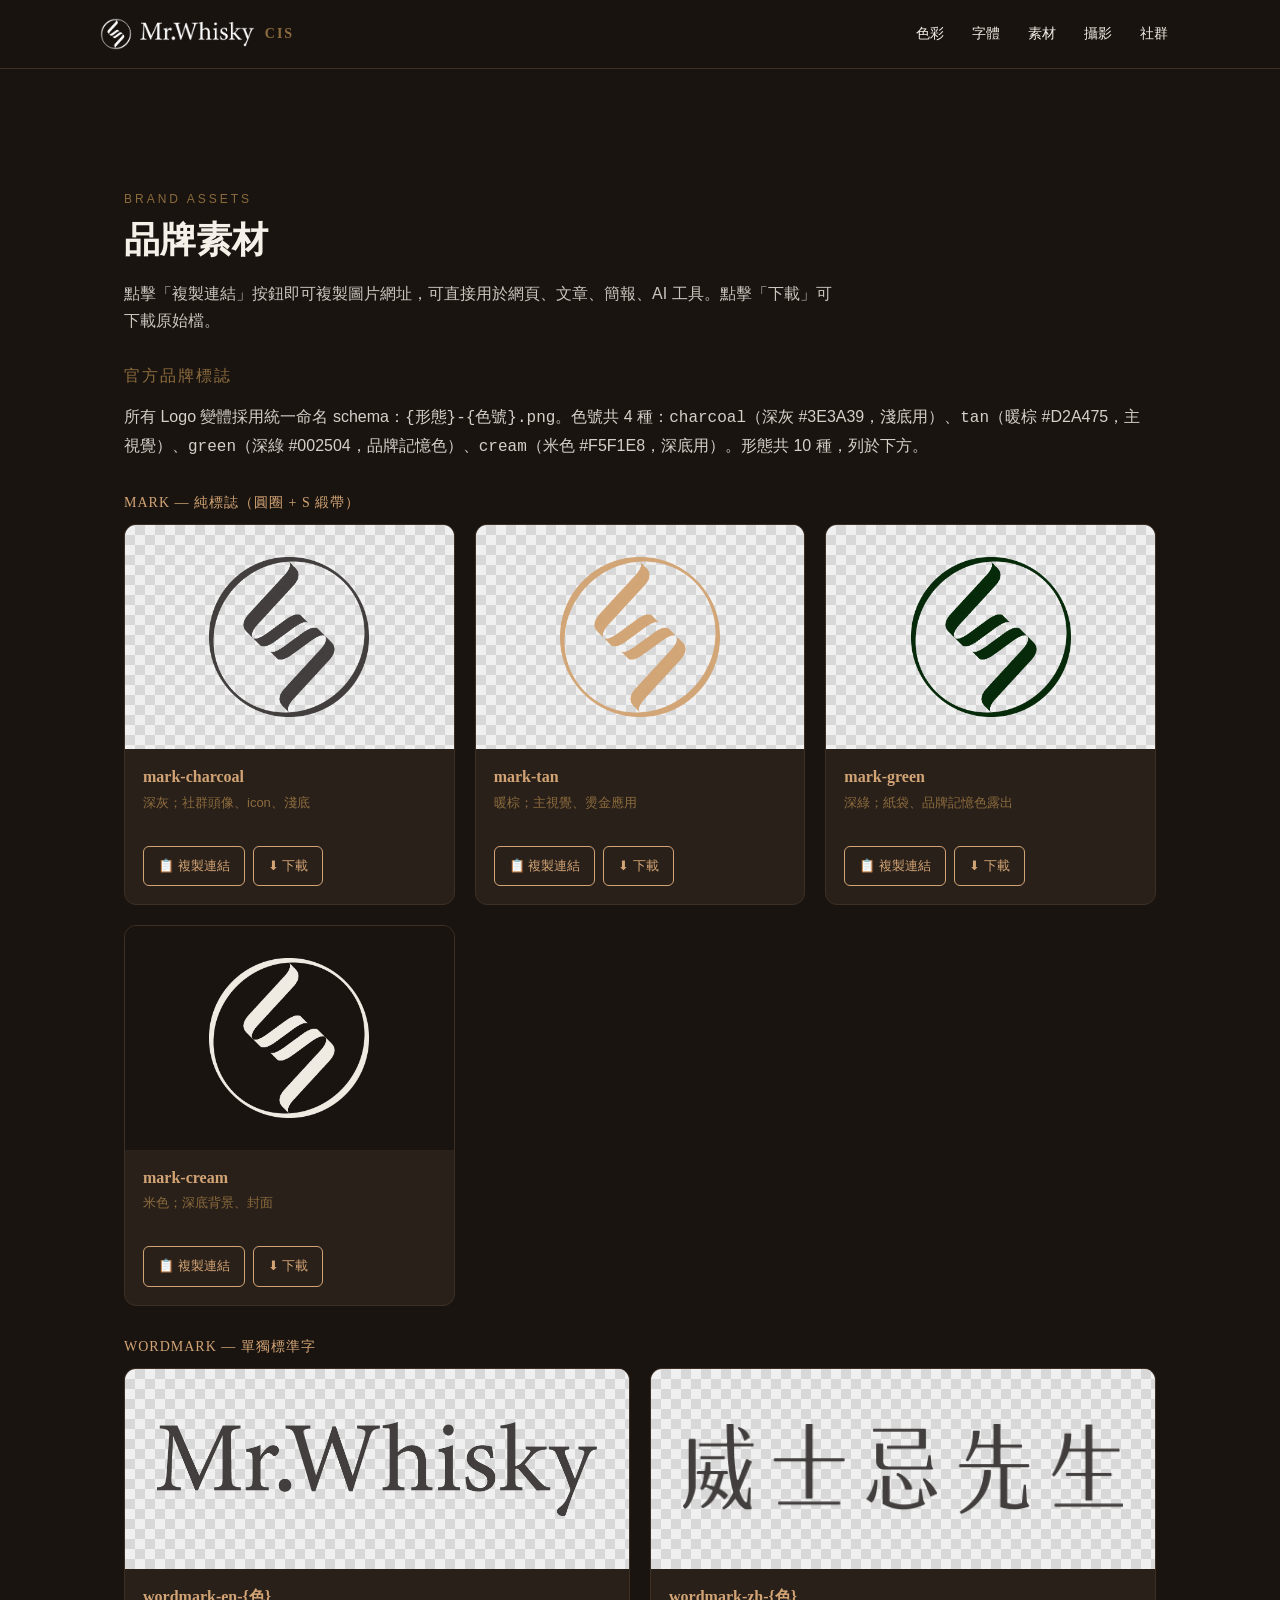
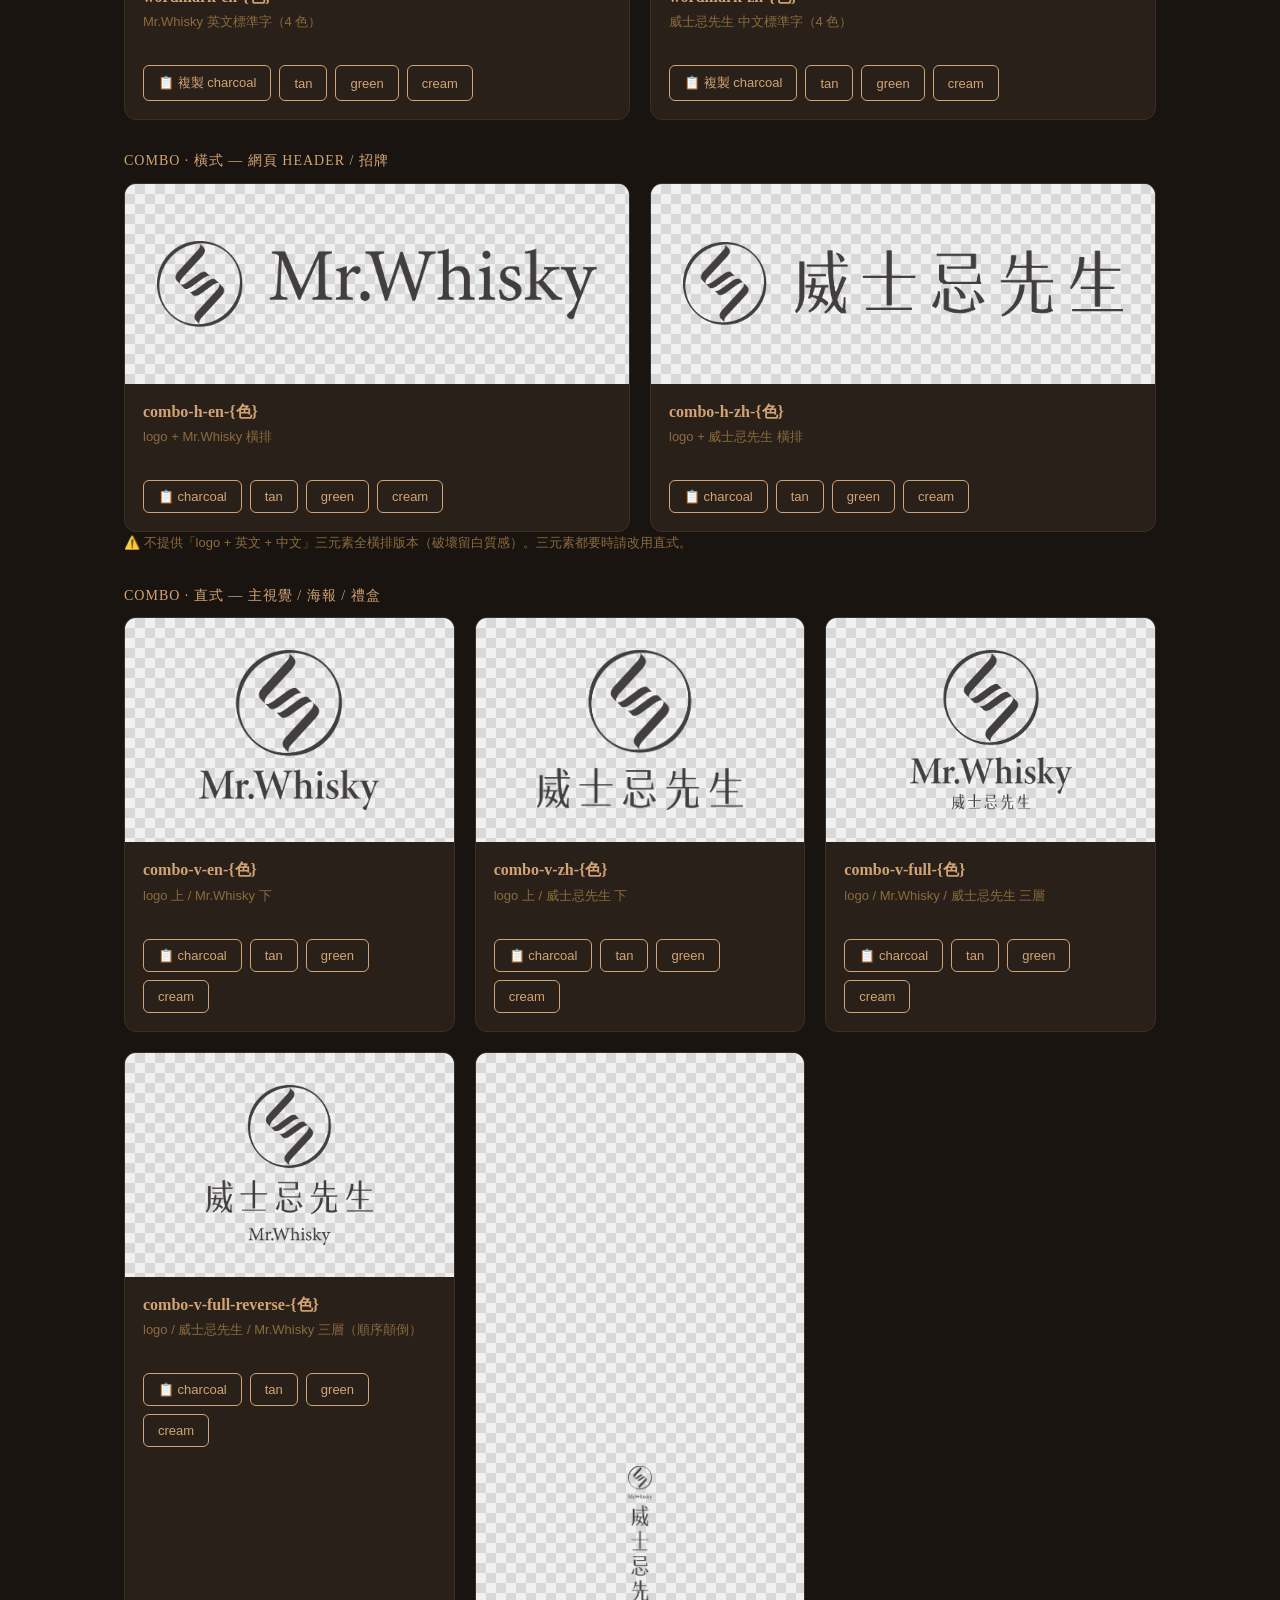
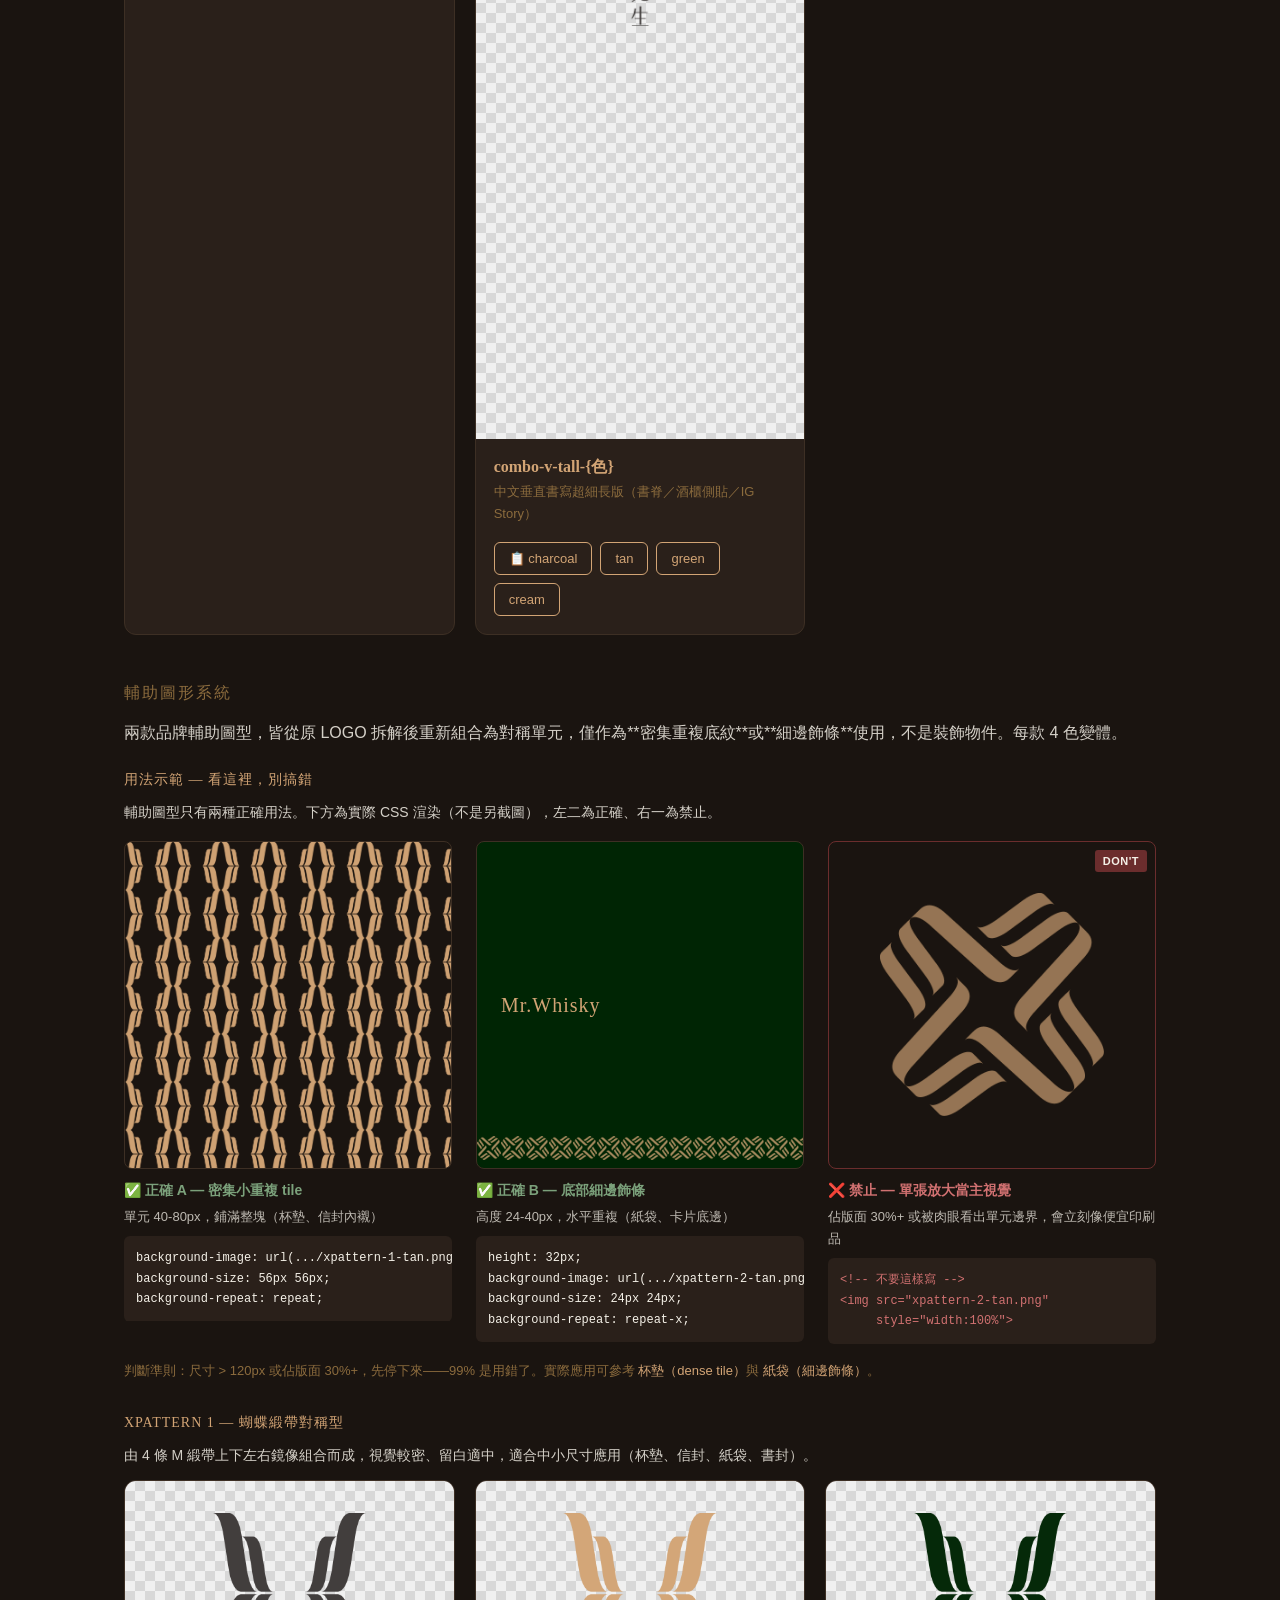
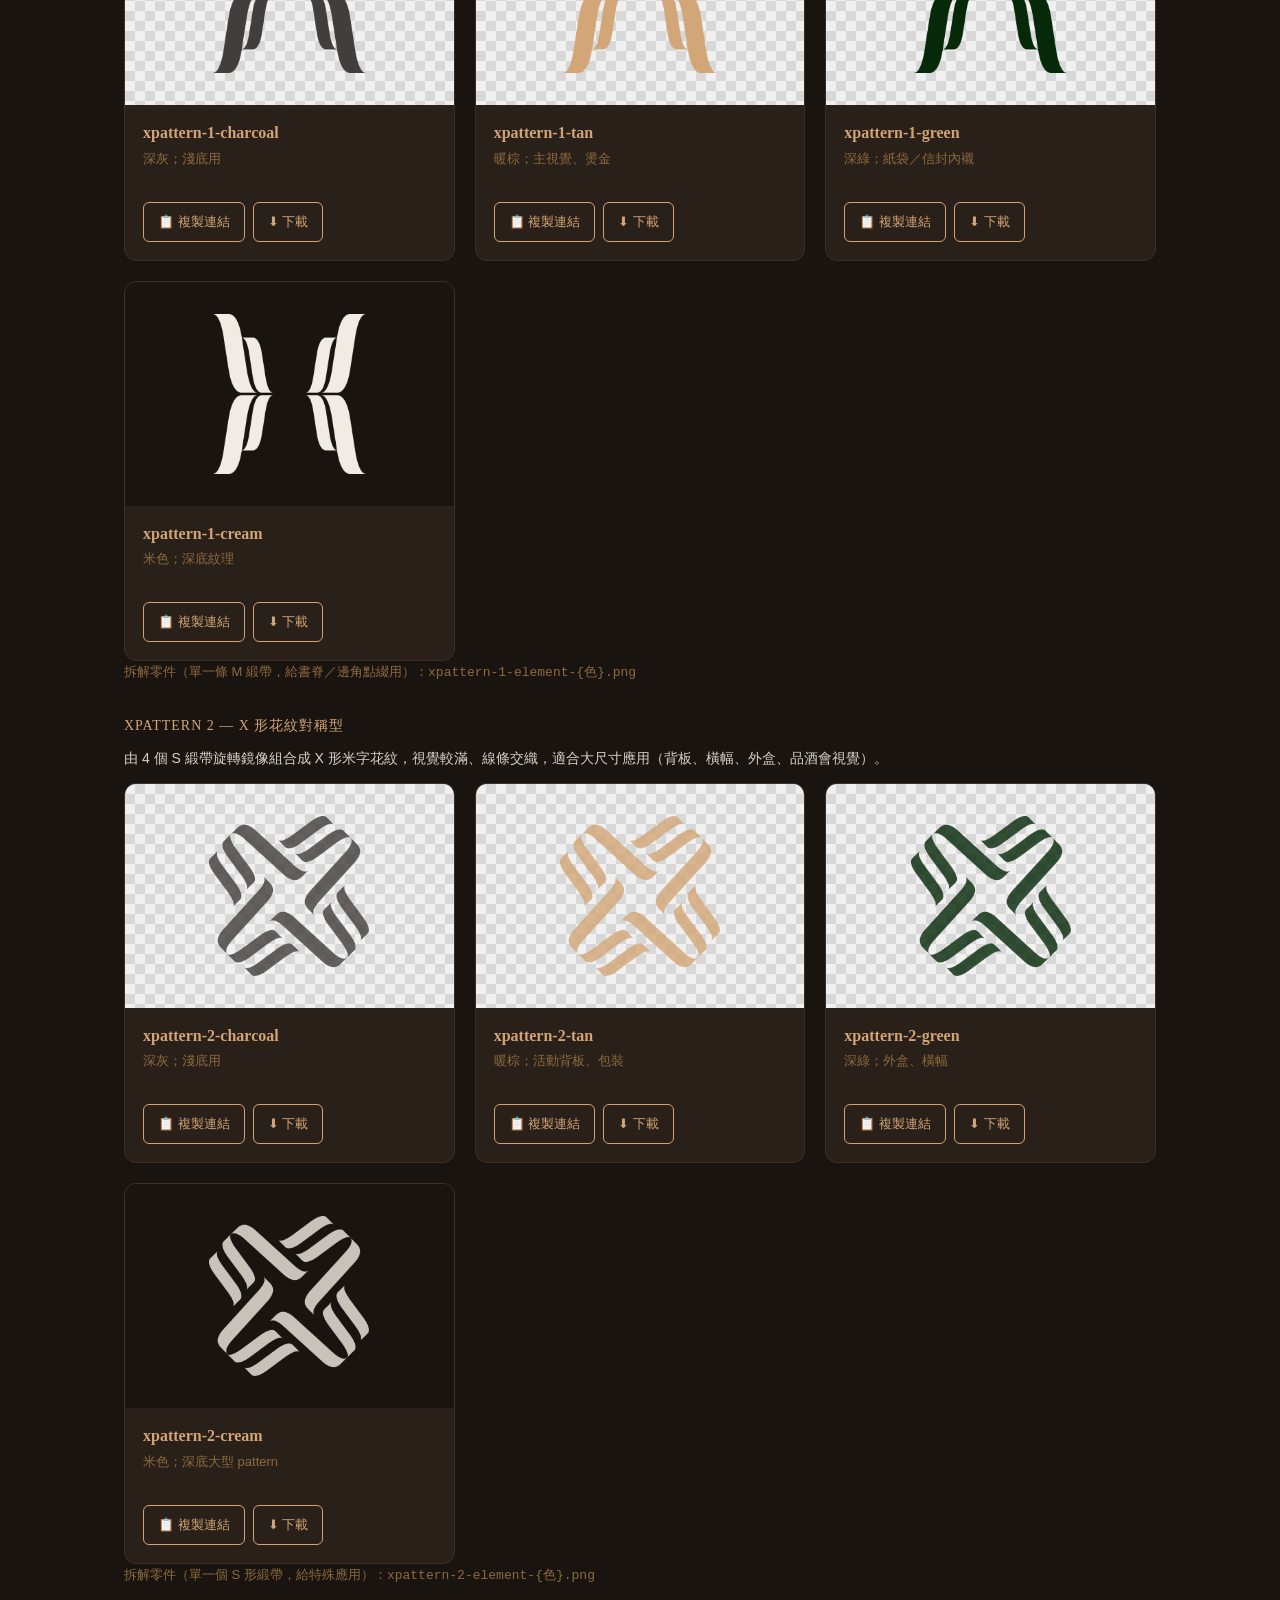
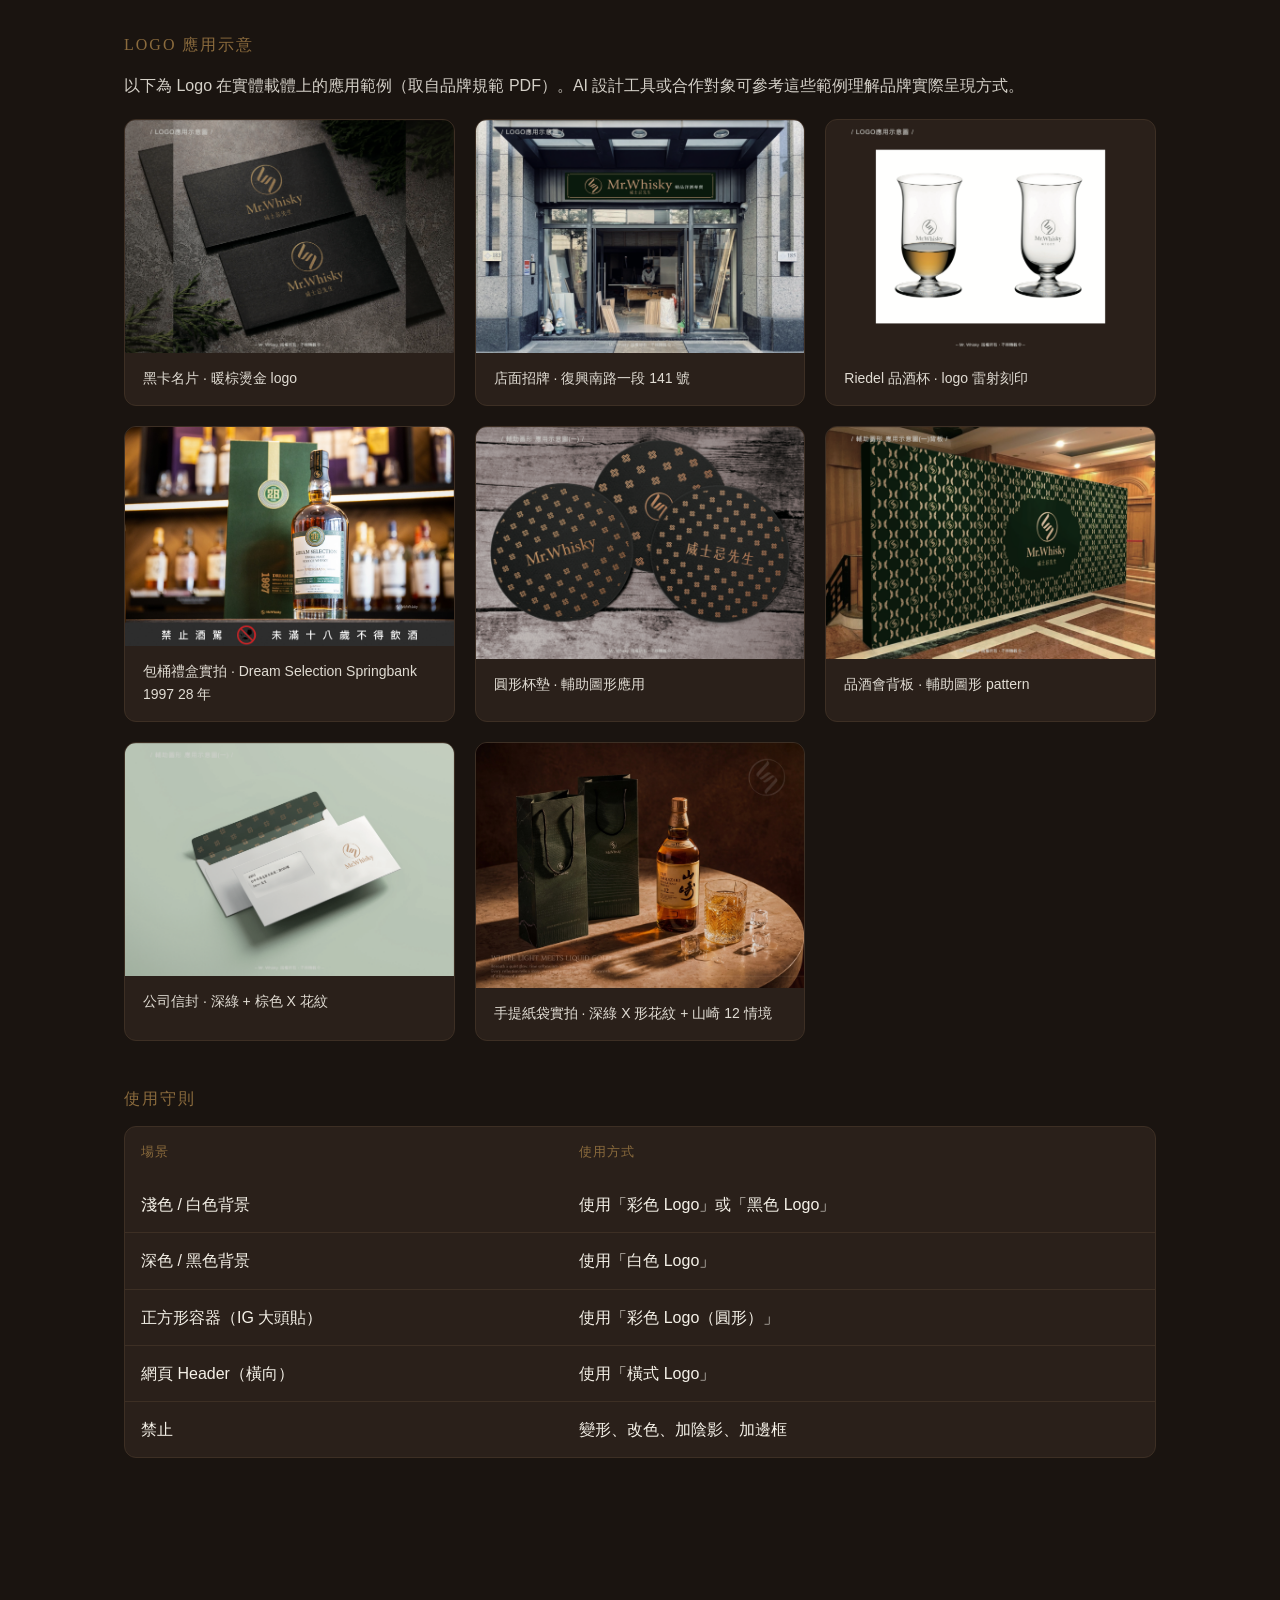
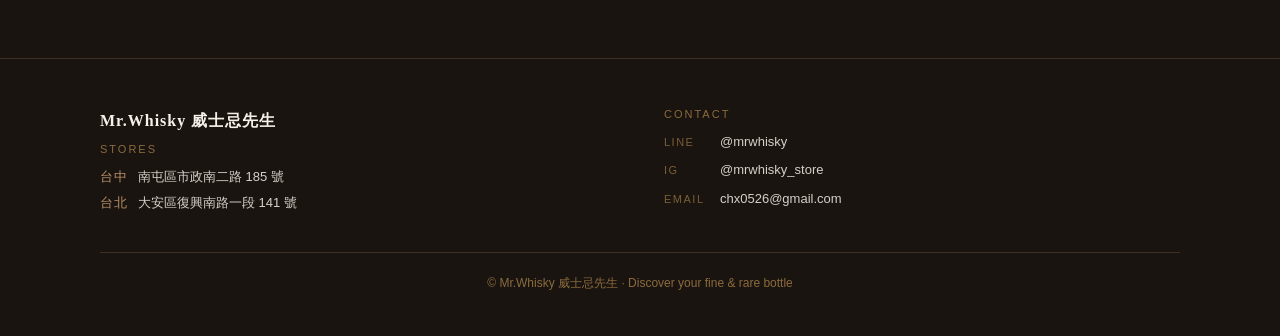
==== commit 25933387: "輔助圖型用法守則：tile 重複 / 邊飾條，禁止單張放大 - xpattern-{1,2}-{色}.png 來源換成完整對稱版（蝴蝶緞帶／X 花紋），原拆解單元改名 -element 後保留 - a" ====
--- a/assets.html
+++ b/assets.html
@@ -60,26 +60,68 @@
         <div class="asset-card"><div class="preview" style="aspect-ratio:1/3"><img src="assets/logos/combo-v-tall-charcoal.png" alt="combo-v-tall" style="object-fit:contain"></div><div class="info"><h3>combo-v-tall-{色}</h3><p class="usage">中文垂直書寫超細長版（書脊／酒櫃側貼／IG Story）</p><div class="btn-group"><button class="btn" onclick="copyAssetUrl(this, 'assets/logos/combo-v-tall-charcoal.png')">📋 charcoal</button><button class="btn" onclick="copyAssetUrl(this, 'assets/logos/combo-v-tall-tan.png')">tan</button><button class="btn" onclick="copyAssetUrl(this, 'assets/logos/combo-v-tall-green.png')">green</button><button class="btn" onclick="copyAssetUrl(this, 'assets/logos/combo-v-tall-cream.png')">cream</button></div></div></div>
       </div>
 
-      <h3 style="margin: 48px 0 16px; color: var(--muted); font-size: 16px; font-weight: 400; letter-spacing: 2px; text-transform: uppercase;">輔助圖形 — X 形花紋系統</h3>
-      <p style="margin-bottom: 20px; opacity: 0.85;">輔助圖形的設計與表現有利於品牌形象建立。設計概念為將原 LOGO 拆解成 M 與 W 兩字重新排列組合。提供兩款獨立單元（可重複排列為 pattern tile），每款 4 色變體。</p>
-
-      <h4 style="margin: 24px 0 12px; color: var(--gold); font-size: 14px; font-weight: 500; letter-spacing: 1px; text-transform: uppercase;">XPattern 1 — M 形（較密）</h4>
-      <div class="asset-grid">
-        <div class="asset-card"><div class="preview"><img src="assets/illustrations/xpattern-1-charcoal.png" alt="xpattern-1-charcoal"></div><div class="info"><h3>xpattern-1-charcoal</h3><p class="usage">深灰；淺底用</p><div class="btn-group"><button class="btn" onclick="copyAssetUrl(this, 'assets/illustrations/xpattern-1-charcoal.png')">📋 複製連結</button></div></div></div>
-        <div class="asset-card"><div class="preview"><img src="assets/illustrations/xpattern-1-tan.png" alt="xpattern-1-tan"></div><div class="info"><h3>xpattern-1-tan</h3><p class="usage">暖棕；主視覺 pattern</p><div class="btn-group"><button class="btn" onclick="copyAssetUrl(this, 'assets/illustrations/xpattern-1-tan.png')">📋 複製連結</button></div></div></div>
-        <div class="asset-card"><div class="preview"><img src="assets/illustrations/xpattern-1-green.png" alt="xpattern-1-green"></div><div class="info"><h3>xpattern-1-green</h3><p class="usage">深綠；紙袋／信封內襯</p><div class="btn-group"><button class="btn" onclick="copyAssetUrl(this, 'assets/illustrations/xpattern-1-green.png')">📋 複製連結</button></div></div></div>
-        <div class="asset-card"><div class="preview dark-preview"><img src="assets/illustrations/xpattern-1-cream.png" alt="xpattern-1-cream"></div><div class="info"><h3>xpattern-1-cream</h3><p class="usage">米色；深底背景紋</p><div class="btn-group"><button class="btn" onclick="copyAssetUrl(this, 'assets/illustrations/xpattern-1-cream.png')">📋 複製連結</button></div></div></div>
-      </div>
-      <p style="font-size:13px;color:var(--muted);margin-bottom:8px">完整對稱版（4 元件鏡像構成）：<a href="assets/illustrations/xpattern-1-composition.png" target="_blank" style="color:var(--gold)">xpattern-1-composition.png</a></p>
-
-      <h4 style="margin: 32px 0 12px; color: var(--gold); font-size: 14px; font-weight: 500; letter-spacing: 1px; text-transform: uppercase;">XPattern 2 — 緞帶形（較疏）</h4>
-      <div class="asset-grid">
-        <div class="asset-card"><div class="preview"><img src="assets/illustrations/xpattern-2-charcoal.png" alt="xpattern-2-charcoal"></div><div class="info"><h3>xpattern-2-charcoal</h3><p class="usage">深灰；淺底用</p><div class="btn-group"><button class="btn" onclick="copyAssetUrl(this, 'assets/illustrations/xpattern-2-charcoal.png')">📋 複製連結</button></div></div></div>
-        <div class="asset-card"><div class="preview"><img src="assets/illustrations/xpattern-2-tan.png" alt="xpattern-2-tan"></div><div class="info"><h3>xpattern-2-tan</h3><p class="usage">暖棕；大型背板／包裝</p><div class="btn-group"><button class="btn" onclick="copyAssetUrl(this, 'assets/illustrations/xpattern-2-tan.png')">📋 複製連結</button></div></div></div>
-        <div class="asset-card"><div class="preview"><img src="assets/illustrations/xpattern-2-green.png" alt="xpattern-2-green"></div><div class="info"><h3>xpattern-2-green</h3><p class="usage">深綠；橫幅、外盒</p><div class="btn-group"><button class="btn" onclick="copyAssetUrl(this, 'assets/illustrations/xpattern-2-green.png')">📋 複製連結</button></div></div></div>
-        <div class="asset-card"><div class="preview dark-preview"><img src="assets/illustrations/xpattern-2-cream.png" alt="xpattern-2-cream"></div><div class="info"><h3>xpattern-2-cream</h3><p class="usage">米色；深底大型 pattern</p><div class="btn-group"><button class="btn" onclick="copyAssetUrl(this, 'assets/illustrations/xpattern-2-cream.png')">📋 複製連結</button></div></div></div>
-      </div>
-      <p style="font-size:13px;color:var(--muted);margin-bottom:32px">完整對稱版：<a href="assets/illustrations/xpattern-2-composition.png" target="_blank" style="color:var(--gold)">xpattern-2-composition.png</a> · 兩款搭配建議：XPattern 1 較密適合小尺寸（杯墊、信封、紙袋）；XPattern 2 較疏適合大尺寸（背板、橫幅、外盒）。</p>
+      <h3 style="margin: 48px 0 16px; color: var(--muted); font-size: 16px; font-weight: 400; letter-spacing: 2px; text-transform: uppercase;">輔助圖形系統</h3>
+      <p style="margin-bottom: 20px; opacity: 0.85;">兩款品牌輔助圖型，皆從原 LOGO 拆解後重新組合為對稱單元，僅作為**密集重複底紋**或**細邊飾條**使用，不是裝飾物件。每款 4 色變體。</p>
+
+      <h4 style="margin: 24px 0 12px; color: var(--gold); font-size: 14px; font-weight: 500; letter-spacing: 1px; text-transform: uppercase;">用法示範 — 看這裡，別搞錯</h4>
+      <p style="margin-bottom: 16px; font-size: 14px; opacity: 0.85;">輔助圖型只有兩種正確用法。下方為實際 CSS 渲染（不是另截圖），左二為正確、右一為禁止。</p>
+      <div style="display:grid;grid-template-columns:repeat(auto-fit,minmax(280px,1fr));gap:24px;margin-bottom:16px">
+
+        <div>
+          <div style="aspect-ratio:1/1;background-color:#1A1410;background-image:url('assets/illustrations/xpattern-1-tan.png');background-size:48px 48px;background-repeat:repeat;border-radius:8px;border:1px solid var(--border)"></div>
+          <p style="margin:10px 0 4px;color:#7BA17B;font-size:14px;font-weight:600">✅ 正確 A — 密集小重複 tile</p>
+          <p style="margin:0 0 8px;font-size:13px;opacity:0.75">單元 40-80px，鋪滿整塊（杯墊、信封內襯）</p>
+          <pre style="background:var(--bg-card);padding:12px;border-radius:6px;font-size:12px;overflow-x:auto;color:var(--cream);margin:0"><code>background-image: url(.../xpattern-1-tan.png);
+background-size: 56px 56px;
+background-repeat: repeat;</code></pre>
+        </div>
+
+        <div>
+          <div style="aspect-ratio:1/1;background-color:#002504;border-radius:8px;border:1px solid var(--border);position:relative;overflow:hidden">
+            <div style="position:absolute;left:24px;top:50%;transform:translateY(-50%);color:#D2A475;font-family:Georgia,serif;font-size:20px;letter-spacing:1px">Mr.Whisky</div>
+            <div style="position:absolute;left:0;right:0;bottom:0;height:32px;background-image:url('assets/illustrations/xpattern-2-tan.png');background-size:24px 24px;background-repeat:repeat-x"></div>
+          </div>
+          <p style="margin:10px 0 4px;color:#7BA17B;font-size:14px;font-weight:600">✅ 正確 B — 底部細邊飾條</p>
+          <p style="margin:0 0 8px;font-size:13px;opacity:0.75">高度 24-40px，水平重複（紙袋、卡片底邊）</p>
+          <pre style="background:var(--bg-card);padding:12px;border-radius:6px;font-size:12px;overflow-x:auto;color:var(--cream);margin:0"><code>height: 32px;
+background-image: url(.../xpattern-2-tan.png);
+background-size: 24px 24px;
+background-repeat: repeat-x;</code></pre>
+        </div>
+
+        <div>
+          <div style="aspect-ratio:1/1;background-color:#1A1410;border-radius:8px;border:1px solid #6B2D2D;display:flex;align-items:center;justify-content:center;padding:20px;position:relative">
+            <img src="assets/illustrations/xpattern-2-tan.png" style="max-width:78%;max-height:78%;display:block;opacity:0.85" alt="wrong usage">
+            <div style="position:absolute;top:8px;right:8px;background:#6B2D2D;color:var(--cream);font-size:11px;padding:2px 8px;border-radius:3px;letter-spacing:0.5px;font-weight:600">DON'T</div>
+          </div>
+          <p style="margin:10px 0 4px;color:#D17171;font-size:14px;font-weight:600">❌ 禁止 — 單張放大當主視覺</p>
+          <p style="margin:0 0 8px;font-size:13px;opacity:0.75">佔版面 30%+ 或被肉眼看出單元邊界，會立刻像便宜印刷品</p>
+          <pre style="background:var(--bg-card);padding:12px;border-radius:6px;font-size:12px;overflow-x:auto;color:#D17171;margin:0"><code>&lt;!-- 不要這樣寫 --&gt;
+&lt;img src="xpattern-2-tan.png"
+     style="width:100%"&gt;</code></pre>
+        </div>
+      </div>
+      <p style="font-size:13px;color:var(--muted);margin-bottom:32px">判斷準則：尺寸 &gt; 120px 或佔版面 30%+，先停下來——99% 是用錯了。實際應用可參考 <a href="assets/illustrations/logo-application-coaster.png" style="color:var(--gold)">杯墊（dense tile）</a>與 <a href="assets/illustrations/logo-application-paperbag.png" style="color:var(--gold)">紙袋（細邊飾條）</a>。</p>
+
+      <h4 style="margin: 24px 0 12px; color: var(--gold); font-size: 14px; font-weight: 500; letter-spacing: 1px; text-transform: uppercase;">XPattern 1 — 蝴蝶緞帶對稱型</h4>
+      <p style="margin-bottom: 12px; font-size: 14px; opacity: 0.85;">由 4 條 M 緞帶上下左右鏡像組合而成，視覺較密、留白適中，適合中小尺寸應用（杯墊、信封、紙袋、書封）。</p>
+      <div class="asset-grid">
+        <div class="asset-card"><div class="preview"><img src="assets/illustrations/xpattern-1-charcoal.png" alt="xpattern-1-charcoal"></div><div class="info"><h3>xpattern-1-charcoal</h3><p class="usage">深灰；淺底用</p><div class="btn-group"><button class="btn" onclick="copyAssetUrl(this, 'assets/illustrations/xpattern-1-charcoal.png')">📋 複製連結</button><a class="btn" href="assets/illustrations/xpattern-1-charcoal.png" download>⬇ 下載</a></div></div></div>
+        <div class="asset-card"><div class="preview"><img src="assets/illustrations/xpattern-1-tan.png" alt="xpattern-1-tan"></div><div class="info"><h3>xpattern-1-tan</h3><p class="usage">暖棕；主視覺、燙金</p><div class="btn-group"><button class="btn" onclick="copyAssetUrl(this, 'assets/illustrations/xpattern-1-tan.png')">📋 複製連結</button><a class="btn" href="assets/illustrations/xpattern-1-tan.png" download>⬇ 下載</a></div></div></div>
+        <div class="asset-card"><div class="preview"><img src="assets/illustrations/xpattern-1-green.png" alt="xpattern-1-green"></div><div class="info"><h3>xpattern-1-green</h3><p class="usage">深綠；紙袋／信封內襯</p><div class="btn-group"><button class="btn" onclick="copyAssetUrl(this, 'assets/illustrations/xpattern-1-green.png')">📋 複製連結</button><a class="btn" href="assets/illustrations/xpattern-1-green.png" download>⬇ 下載</a></div></div></div>
+        <div class="asset-card"><div class="preview dark-preview"><img src="assets/illustrations/xpattern-1-cream.png" alt="xpattern-1-cream"></div><div class="info"><h3>xpattern-1-cream</h3><p class="usage">米色；深底紋理</p><div class="btn-group"><button class="btn" onclick="copyAssetUrl(this, 'assets/illustrations/xpattern-1-cream.png')">📋 複製連結</button><a class="btn" href="assets/illustrations/xpattern-1-cream.png" download>⬇ 下載</a></div></div></div>
+      </div>
+      <p style="font-size:13px;color:var(--muted);margin-bottom:8px">拆解零件（單一條 M 緞帶，給書脊／邊角點綴用）：<code>xpattern-1-element-{色}.png</code></p>
+
+      <h4 style="margin: 32px 0 12px; color: var(--gold); font-size: 14px; font-weight: 500; letter-spacing: 1px; text-transform: uppercase;">XPattern 2 — X 形花紋對稱型</h4>
+      <p style="margin-bottom: 12px; font-size: 14px; opacity: 0.85;">由 4 個 S 緞帶旋轉鏡像組合成 X 形米字花紋，視覺較滿、線條交織，適合大尺寸應用（背板、橫幅、外盒、品酒會視覺）。</p>
+      <div class="asset-grid">
+        <div class="asset-card"><div class="preview"><img src="assets/illustrations/xpattern-2-charcoal.png" alt="xpattern-2-charcoal"></div><div class="info"><h3>xpattern-2-charcoal</h3><p class="usage">深灰；淺底用</p><div class="btn-group"><button class="btn" onclick="copyAssetUrl(this, 'assets/illustrations/xpattern-2-charcoal.png')">📋 複製連結</button><a class="btn" href="assets/illustrations/xpattern-2-charcoal.png" download>⬇ 下載</a></div></div></div>
+        <div class="asset-card"><div class="preview"><img src="assets/illustrations/xpattern-2-tan.png" alt="xpattern-2-tan"></div><div class="info"><h3>xpattern-2-tan</h3><p class="usage">暖棕；活動背板、包裝</p><div class="btn-group"><button class="btn" onclick="copyAssetUrl(this, 'assets/illustrations/xpattern-2-tan.png')">📋 複製連結</button><a class="btn" href="assets/illustrations/xpattern-2-tan.png" download>⬇ 下載</a></div></div></div>
+        <div class="asset-card"><div class="preview"><img src="assets/illustrations/xpattern-2-green.png" alt="xpattern-2-green"></div><div class="info"><h3>xpattern-2-green</h3><p class="usage">深綠；外盒、橫幅</p><div class="btn-group"><button class="btn" onclick="copyAssetUrl(this, 'assets/illustrations/xpattern-2-green.png')">📋 複製連結</button><a class="btn" href="assets/illustrations/xpattern-2-green.png" download>⬇ 下載</a></div></div></div>
+        <div class="asset-card"><div class="preview dark-preview"><img src="assets/illustrations/xpattern-2-cream.png" alt="xpattern-2-cream"></div><div class="info"><h3>xpattern-2-cream</h3><p class="usage">米色；深底大型 pattern</p><div class="btn-group"><button class="btn" onclick="copyAssetUrl(this, 'assets/illustrations/xpattern-2-cream.png')">📋 複製連結</button><a class="btn" href="assets/illustrations/xpattern-2-cream.png" download>⬇ 下載</a></div></div></div>
+      </div>
+      <p style="font-size:13px;color:var(--muted);margin-bottom:32px">拆解零件（單一個 S 形緞帶，給特殊應用）：<code>xpattern-2-element-{色}.png</code></p>
 
       <h3 style="margin: 48px 0 16px; color: var(--muted); font-size: 16px; font-weight: 400; letter-spacing: 2px; text-transform: uppercase;">Logo 應用示意</h3>
       <p style="margin-bottom: 20px; opacity: 0.85;">以下為 Logo 在實體載體上的應用範例（取自品牌規範 PDF）。AI 設計工具或合作對象可參考這些範例理解品牌實際呈現方式。</p>
@@ -139,7 +181,7 @@
       <div class="footer-block">
         <div class="footer-brand">Mr.Whisky 威士忌先生</div>
         <h4>Stores</h4>
-        <div class="footer-store"><span class="city">台中</span>南屯區永春東路 1122-1 號</div>
+        <div class="footer-store"><span class="city">台中</span>南屯區市政南二路 185 號</div>
         <div class="footer-store"><span class="city">台北</span>大安區復興南路一段 141 號</div>
       </div>
       <div class="footer-block">
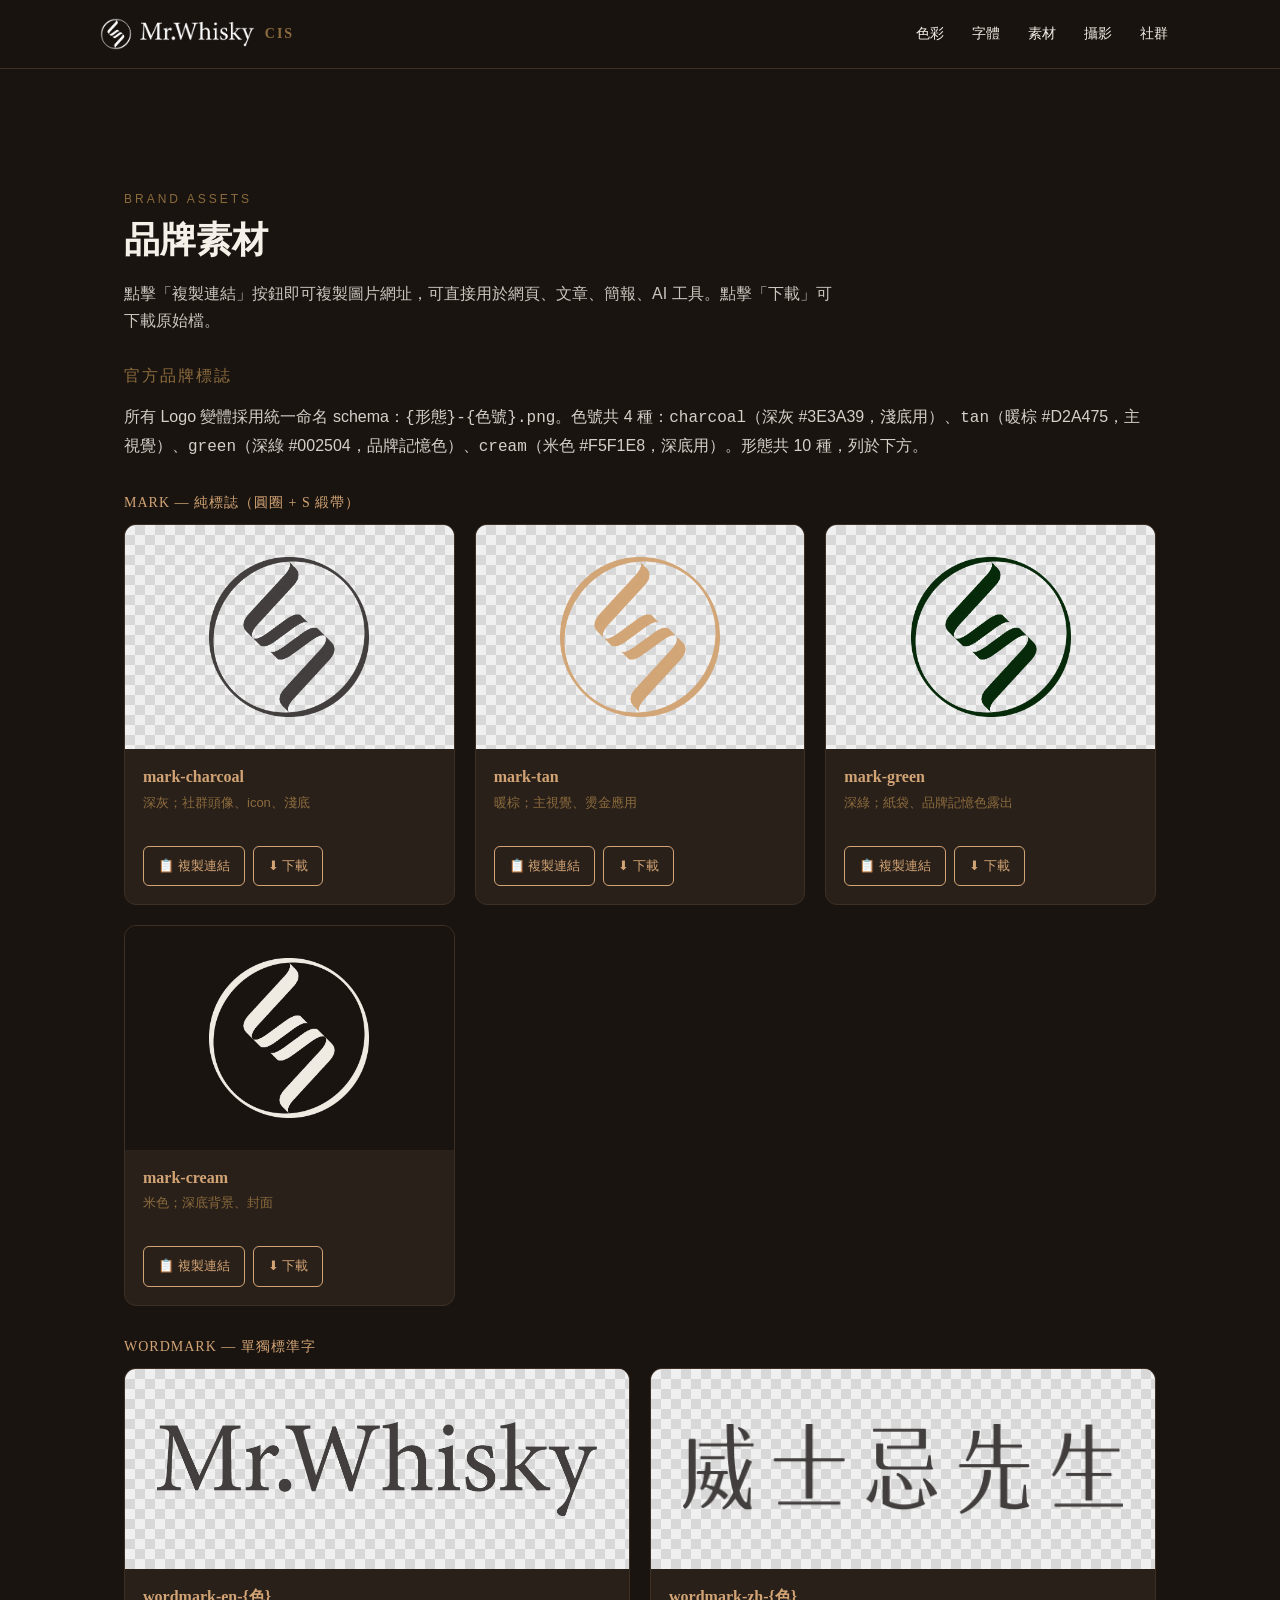
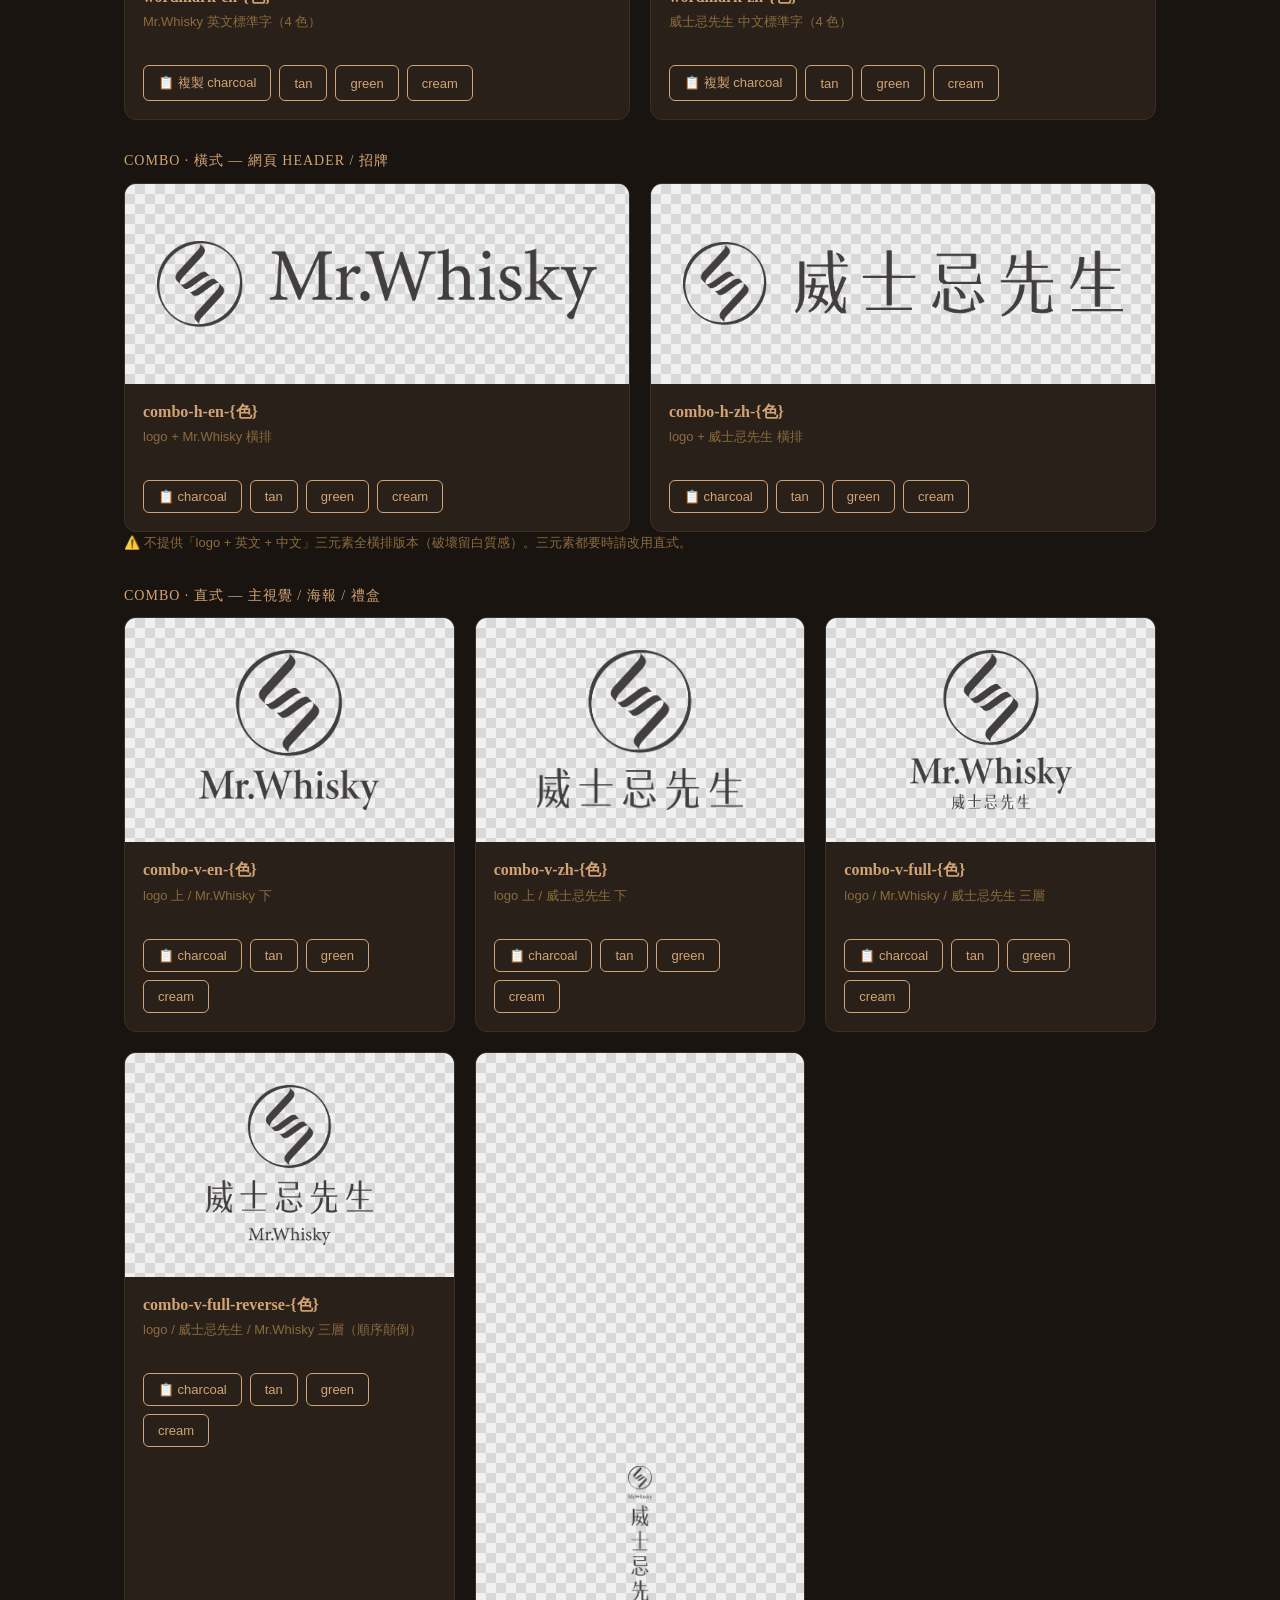
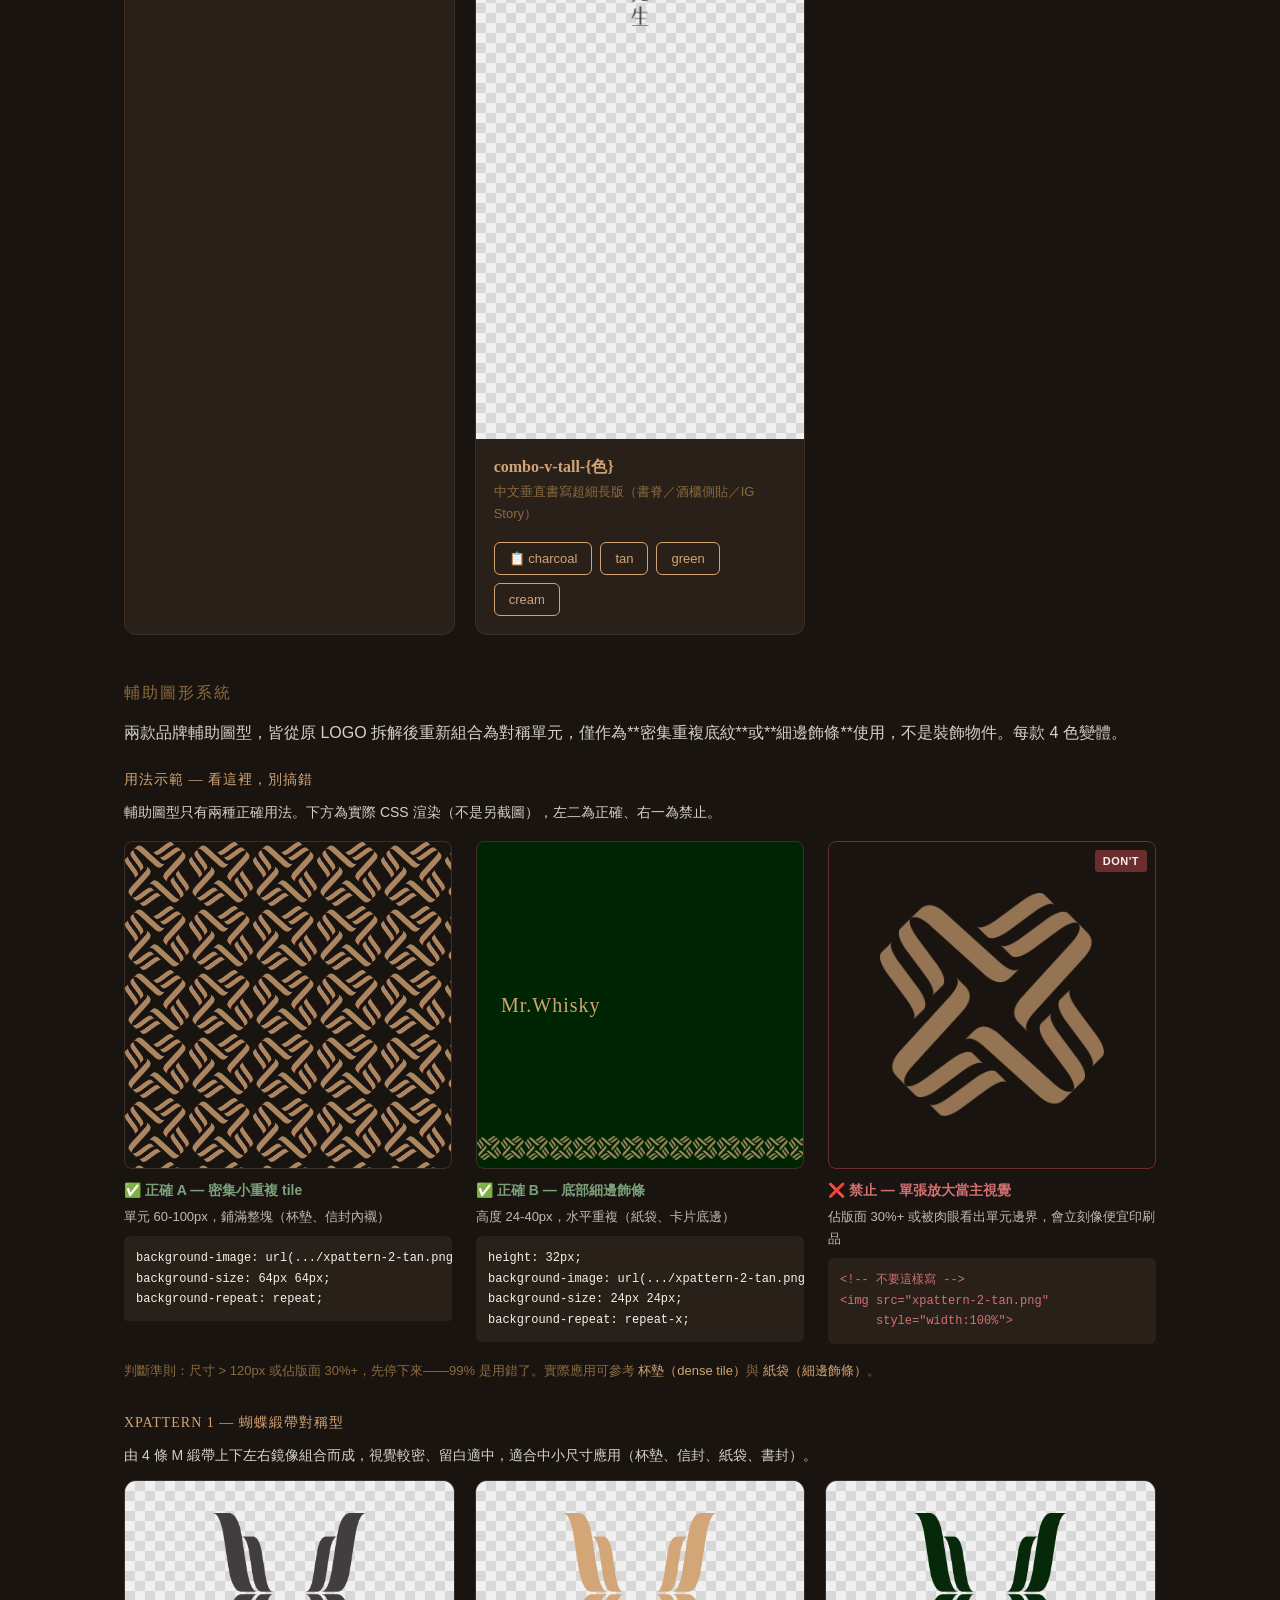
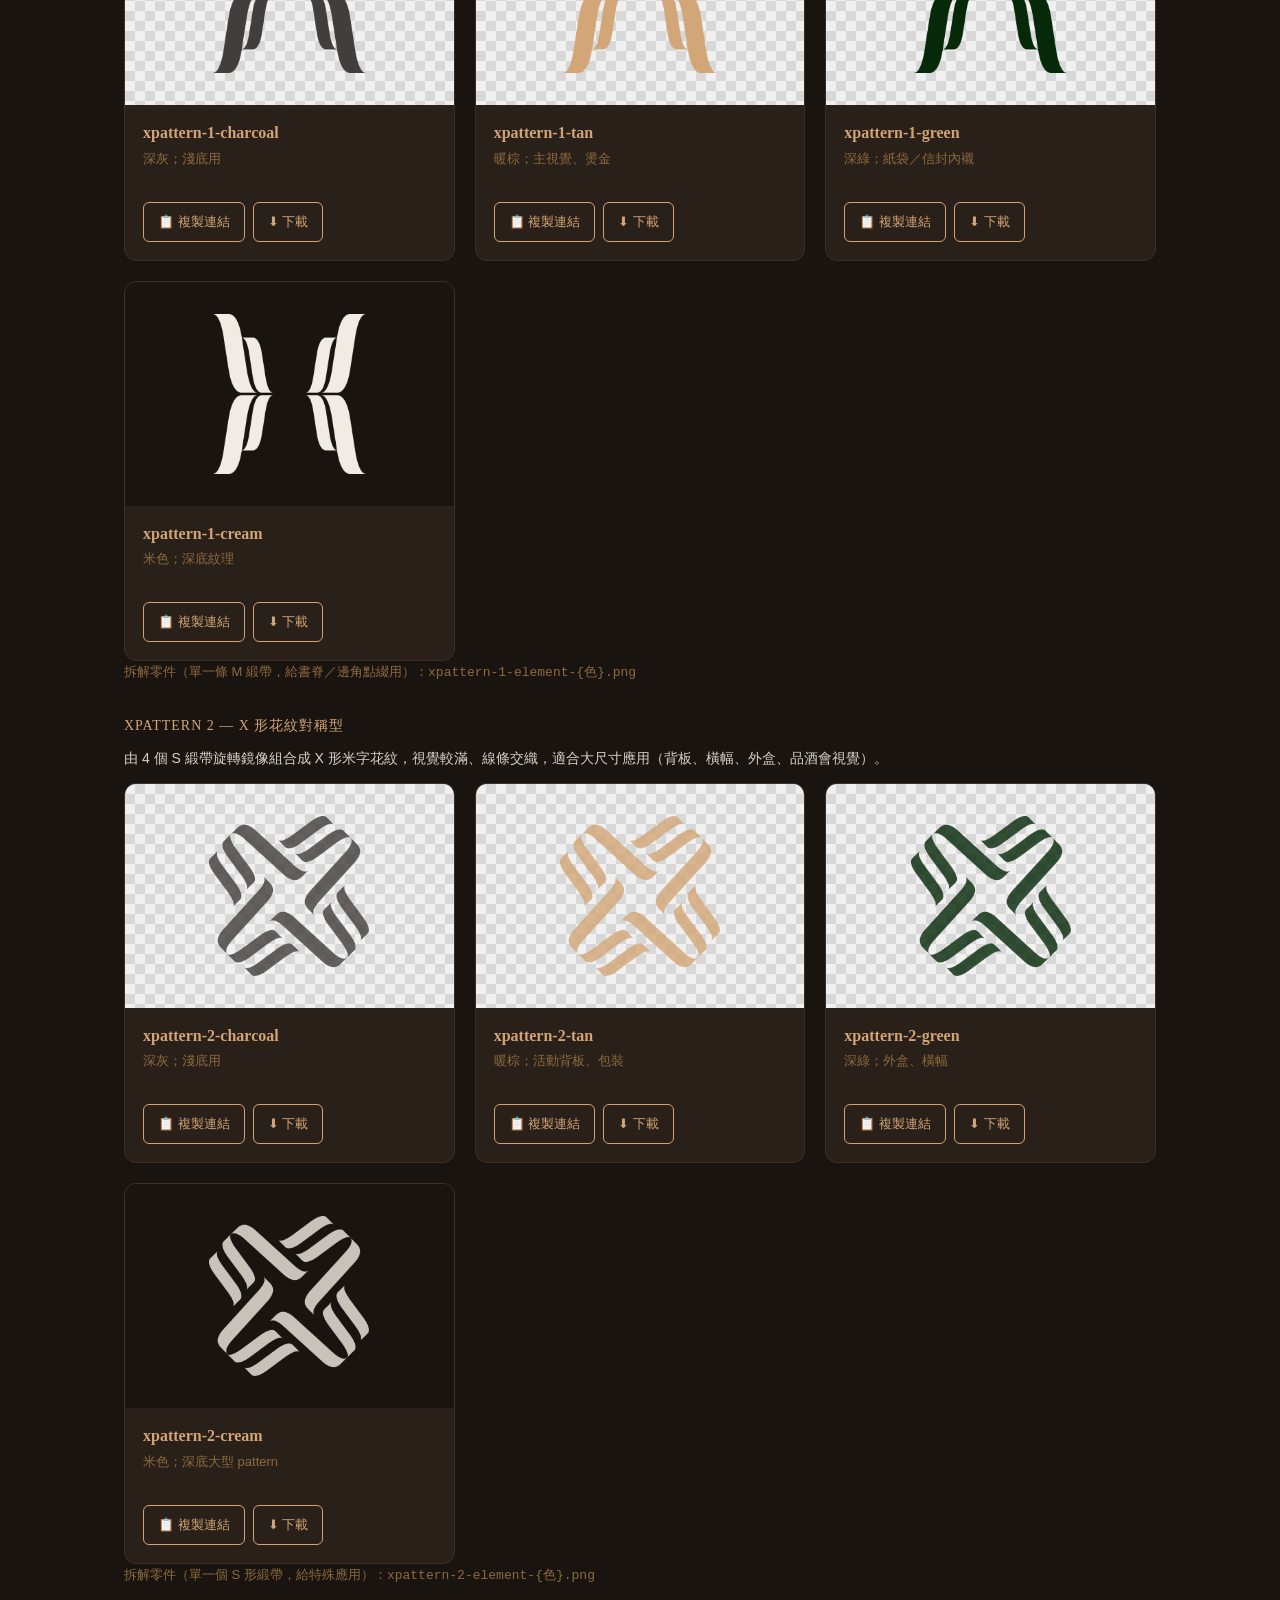
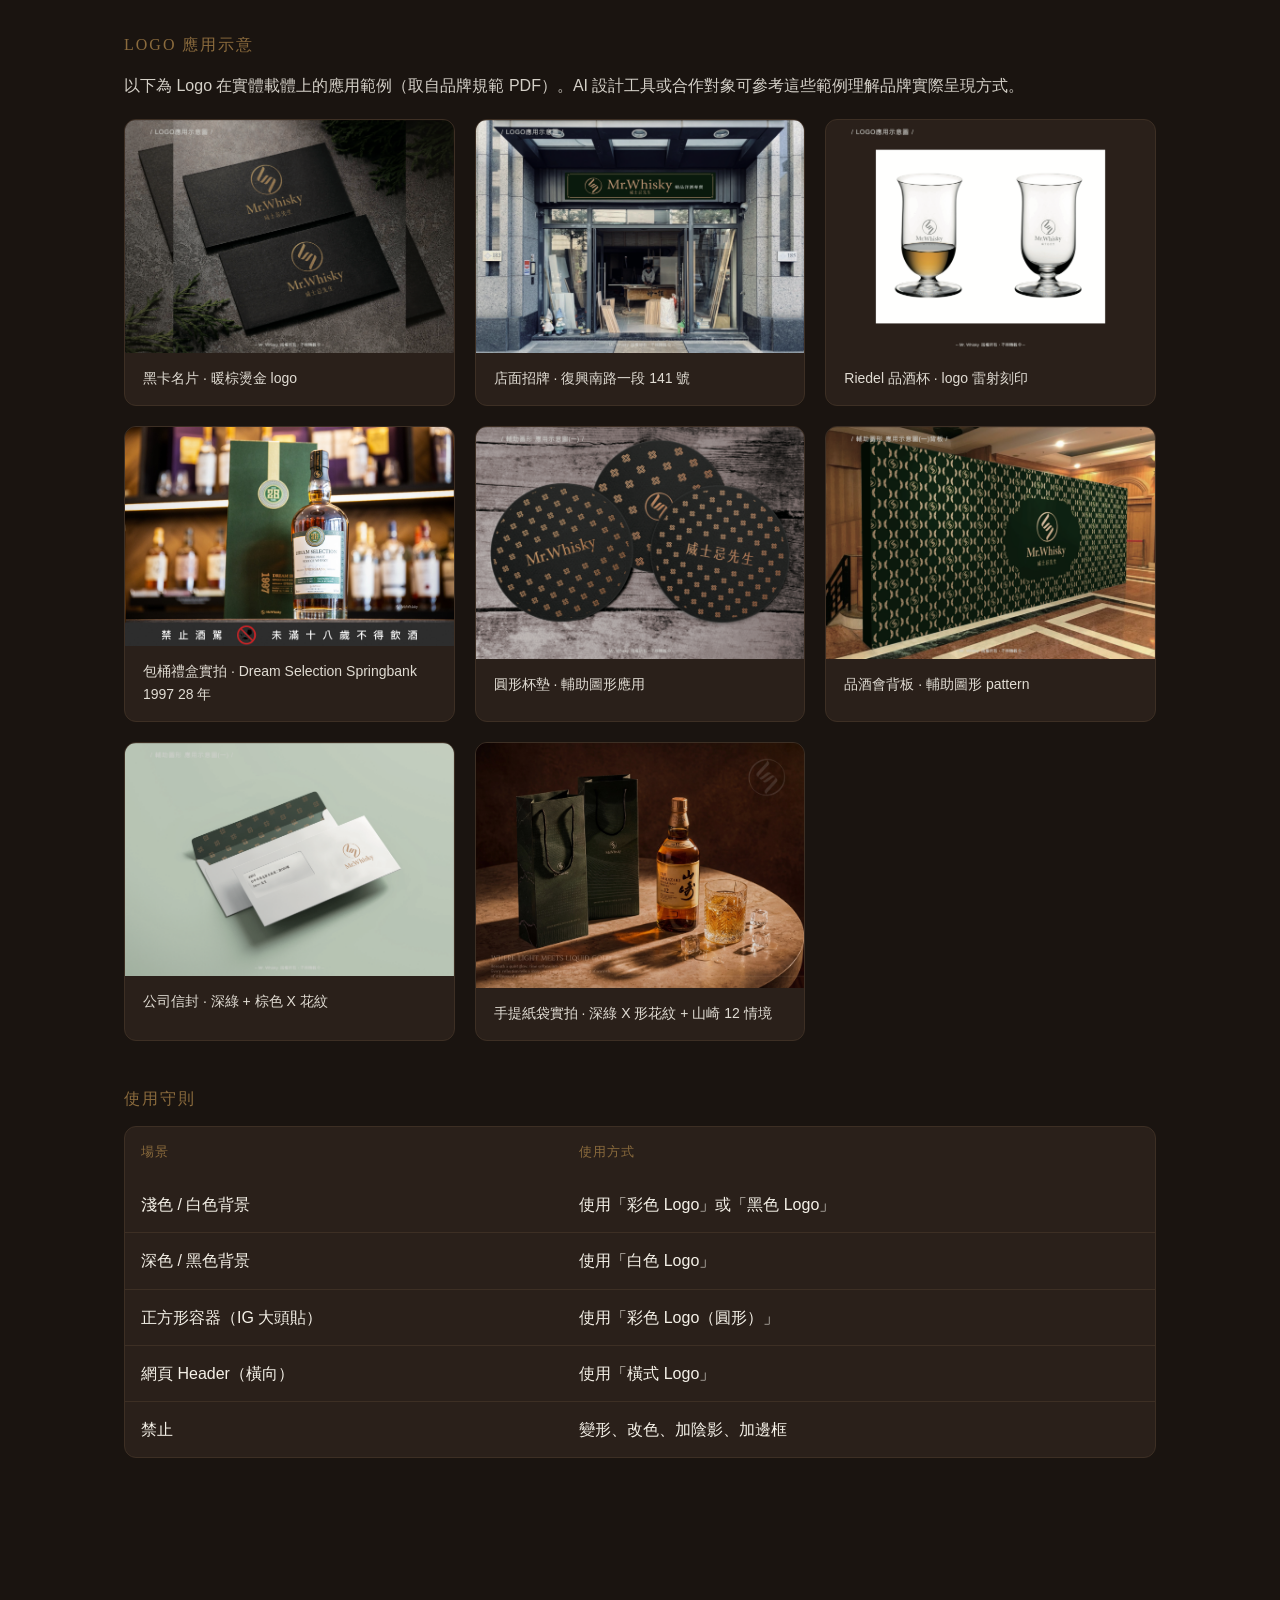
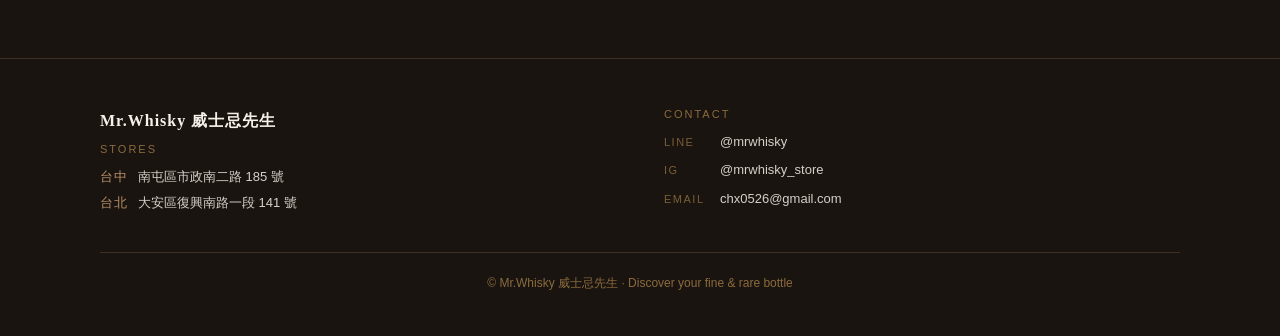
==== commit 9d7a3af5: "用法示範第一格改用 xpattern-2-tan（CIS 規範指定 tiling 主來源） - assets.html 「正確 A — 密集小重複 tile」preview 從 xpattern-1 " ====
--- a/assets.html
+++ b/assets.html
@@ -68,11 +68,11 @@
       <div style="display:grid;grid-template-columns:repeat(auto-fit,minmax(280px,1fr));gap:24px;margin-bottom:16px">
 
         <div>
-          <div style="aspect-ratio:1/1;background-color:#1A1410;background-image:url('assets/illustrations/xpattern-1-tan.png');background-size:48px 48px;background-repeat:repeat;border-radius:8px;border:1px solid var(--border)"></div>
+          <div style="aspect-ratio:1/1;background-color:#1A1410;background-image:url('assets/illustrations/xpattern-2-tan.png');background-size:64px 64px;background-repeat:repeat;border-radius:8px;border:1px solid var(--border)"></div>
           <p style="margin:10px 0 4px;color:#7BA17B;font-size:14px;font-weight:600">✅ 正確 A — 密集小重複 tile</p>
-          <p style="margin:0 0 8px;font-size:13px;opacity:0.75">單元 40-80px，鋪滿整塊（杯墊、信封內襯）</p>
-          <pre style="background:var(--bg-card);padding:12px;border-radius:6px;font-size:12px;overflow-x:auto;color:var(--cream);margin:0"><code>background-image: url(.../xpattern-1-tan.png);
-background-size: 56px 56px;
+          <p style="margin:0 0 8px;font-size:13px;opacity:0.75">單元 60-100px，鋪滿整塊（杯墊、信封內襯）</p>
+          <pre style="background:var(--bg-card);padding:12px;border-radius:6px;font-size:12px;overflow-x:auto;color:var(--cream);margin:0"><code>background-image: url(.../xpattern-2-tan.png);
+background-size: 64px 64px;
 background-repeat: repeat;</code></pre>
         </div>
 
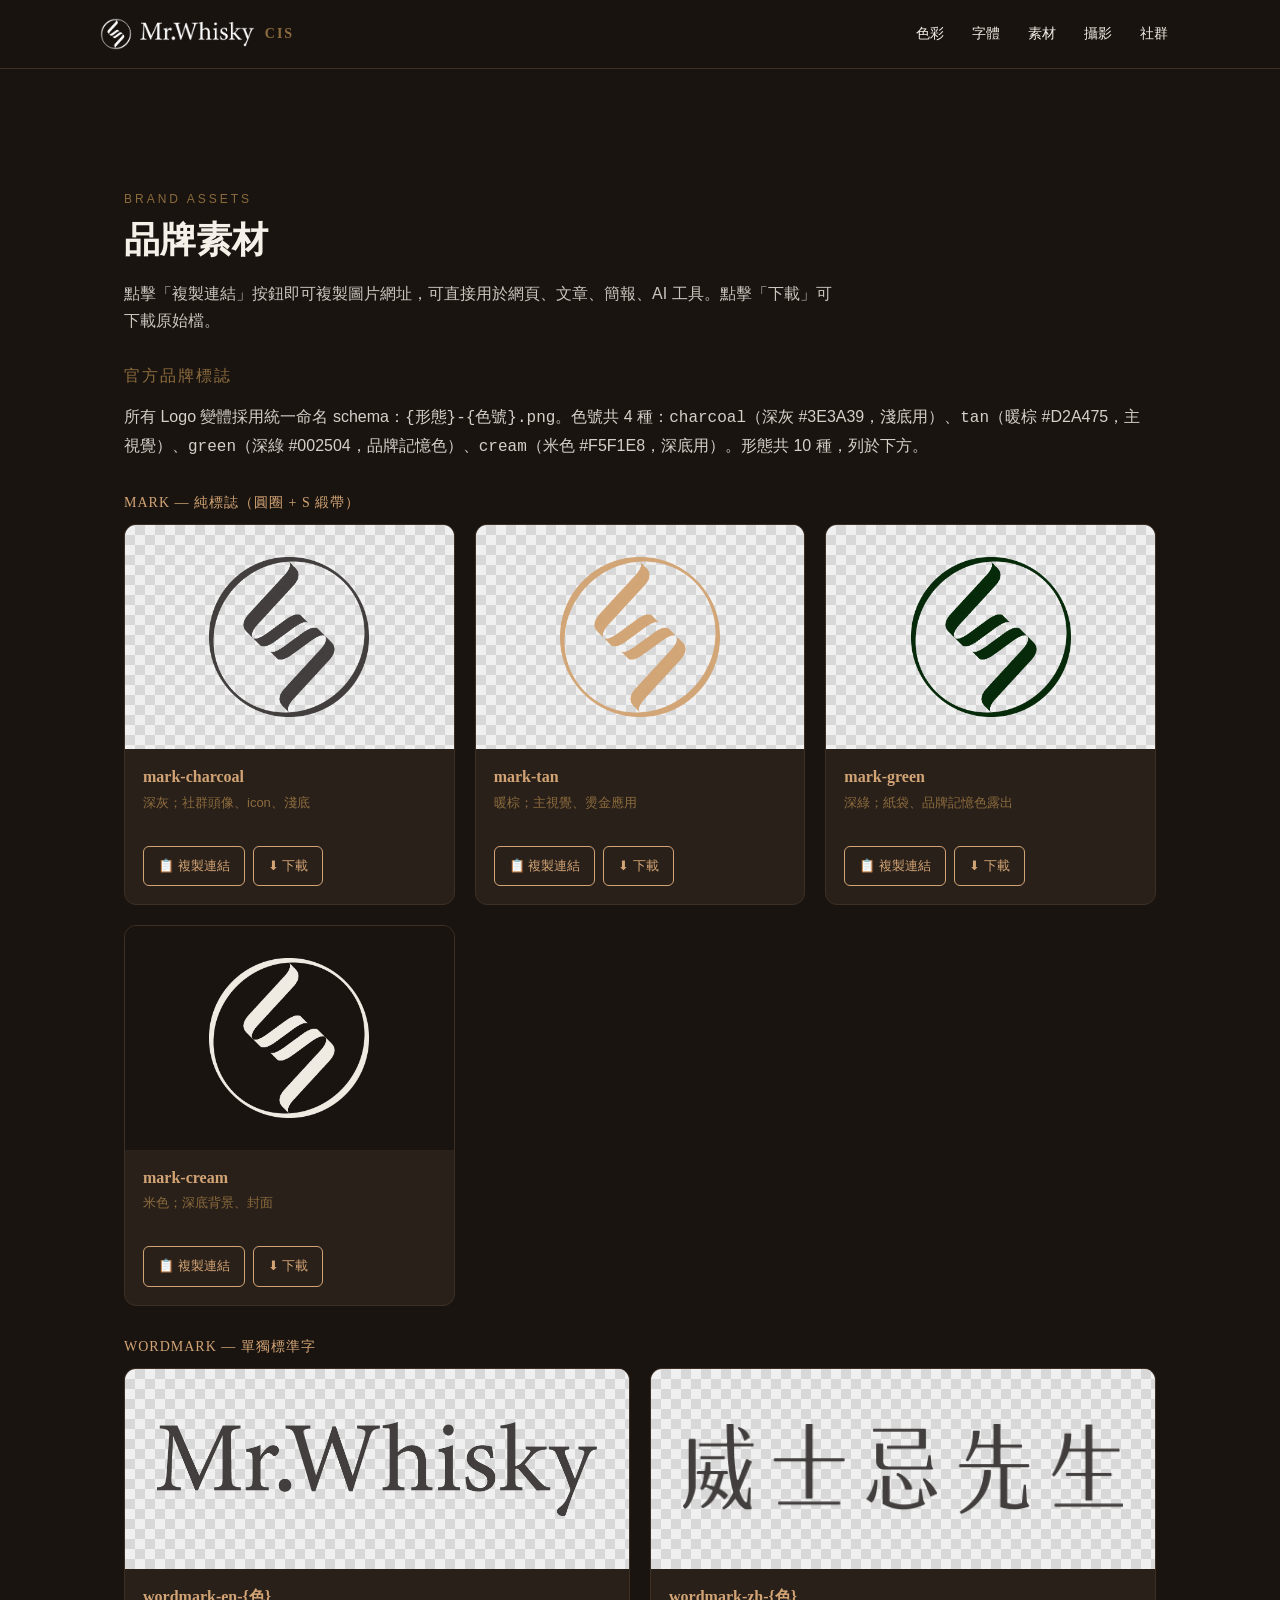
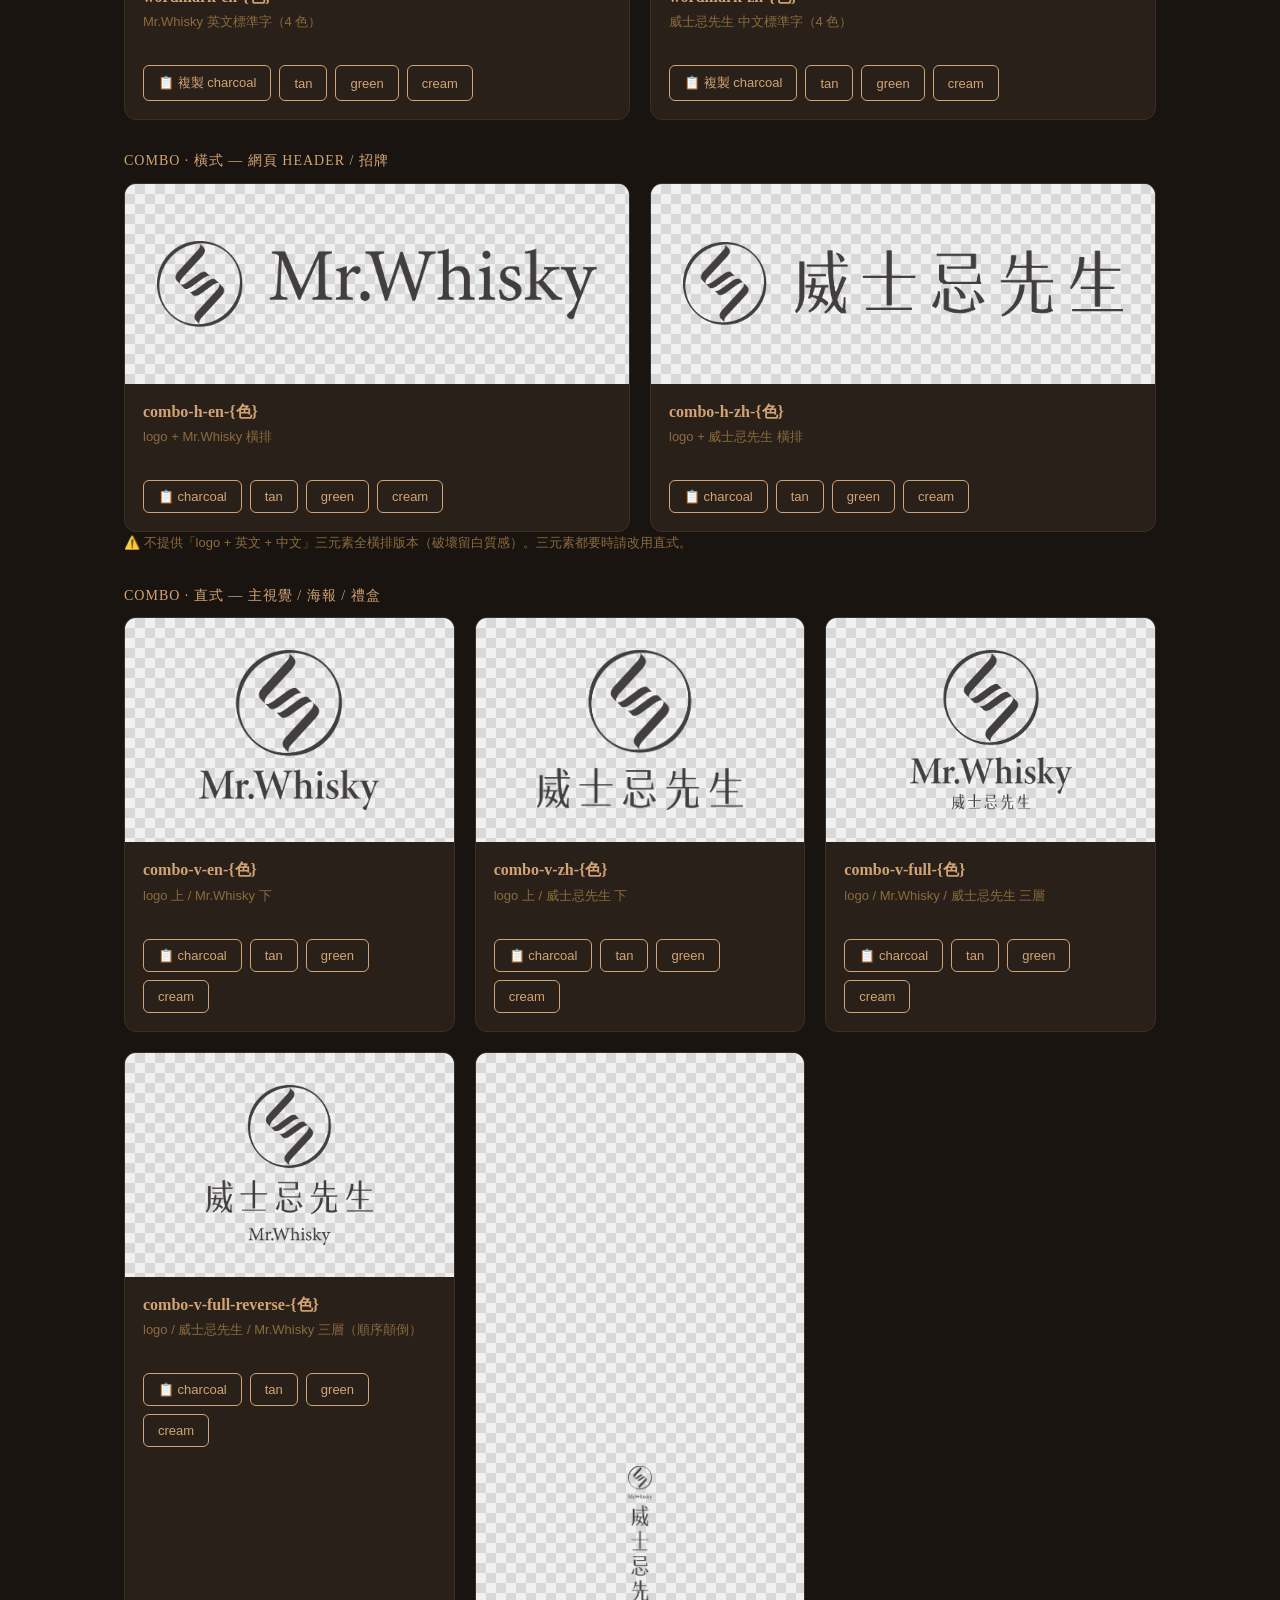
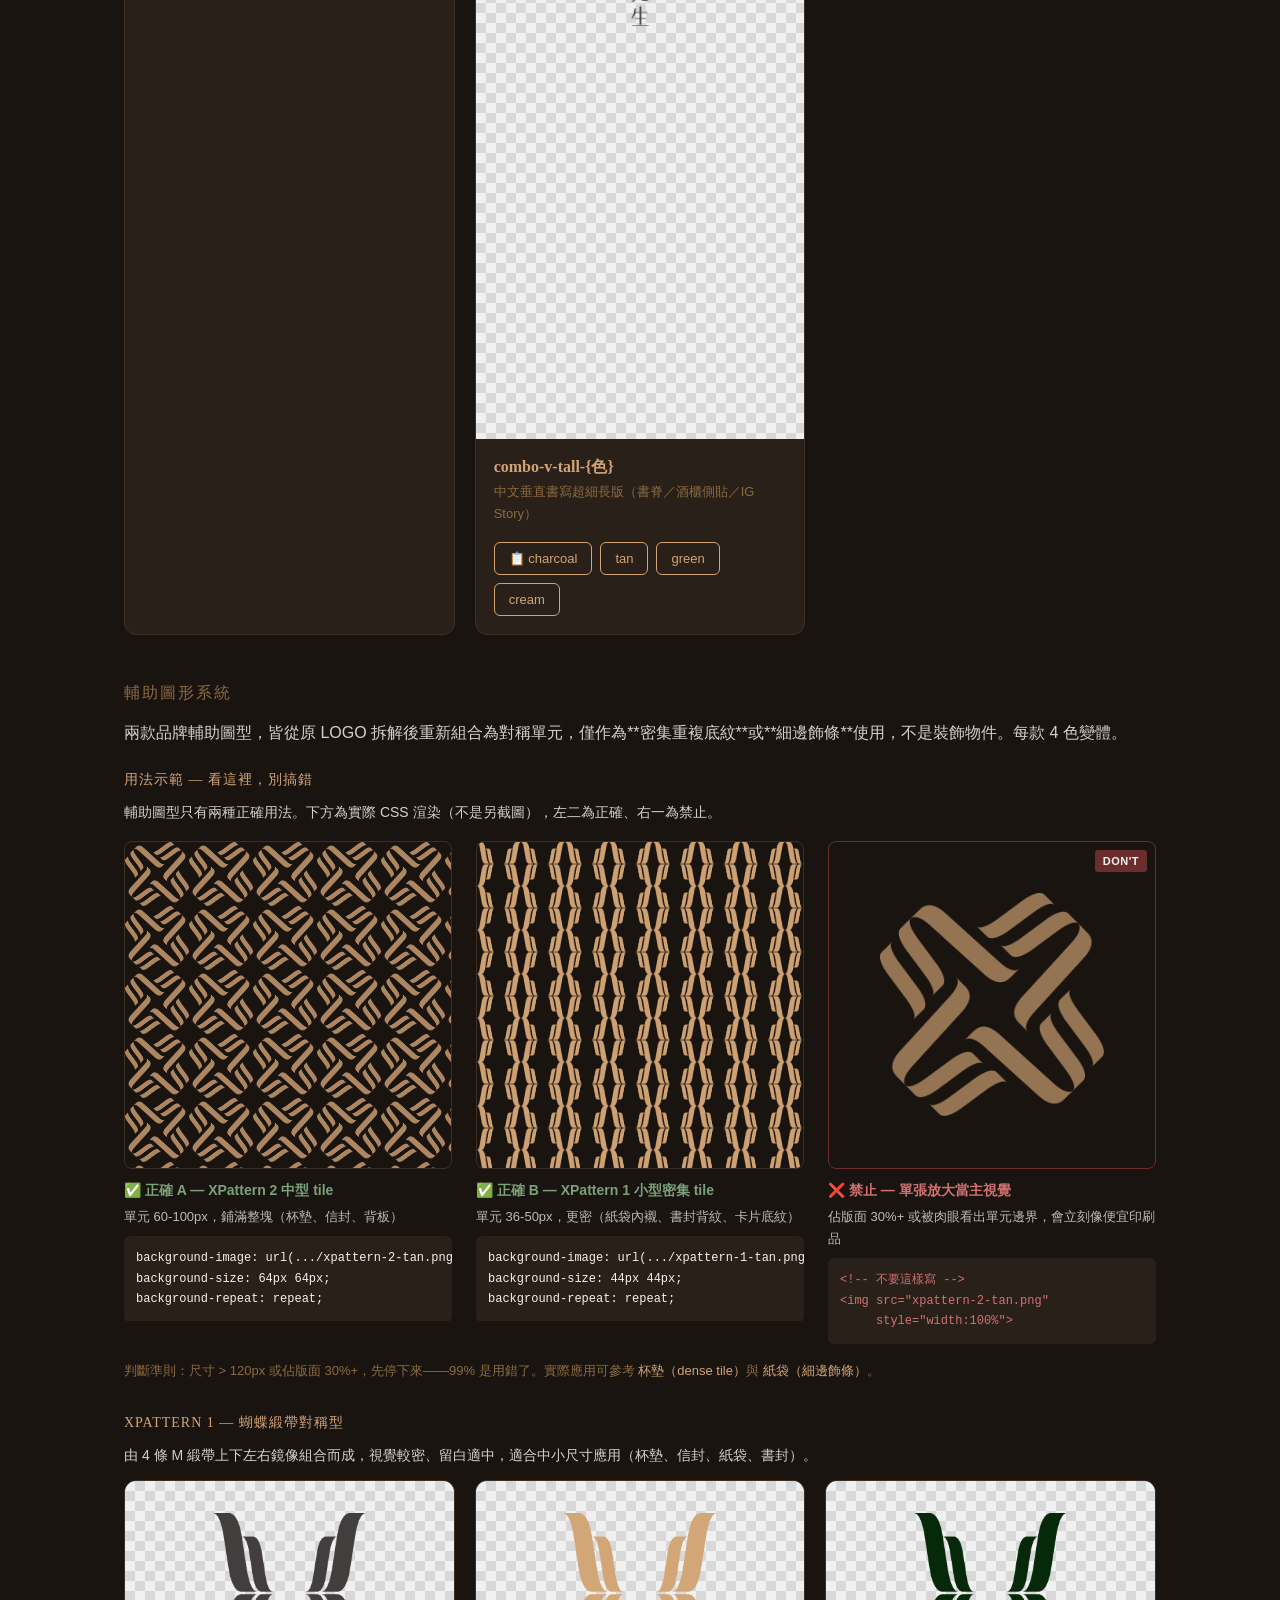
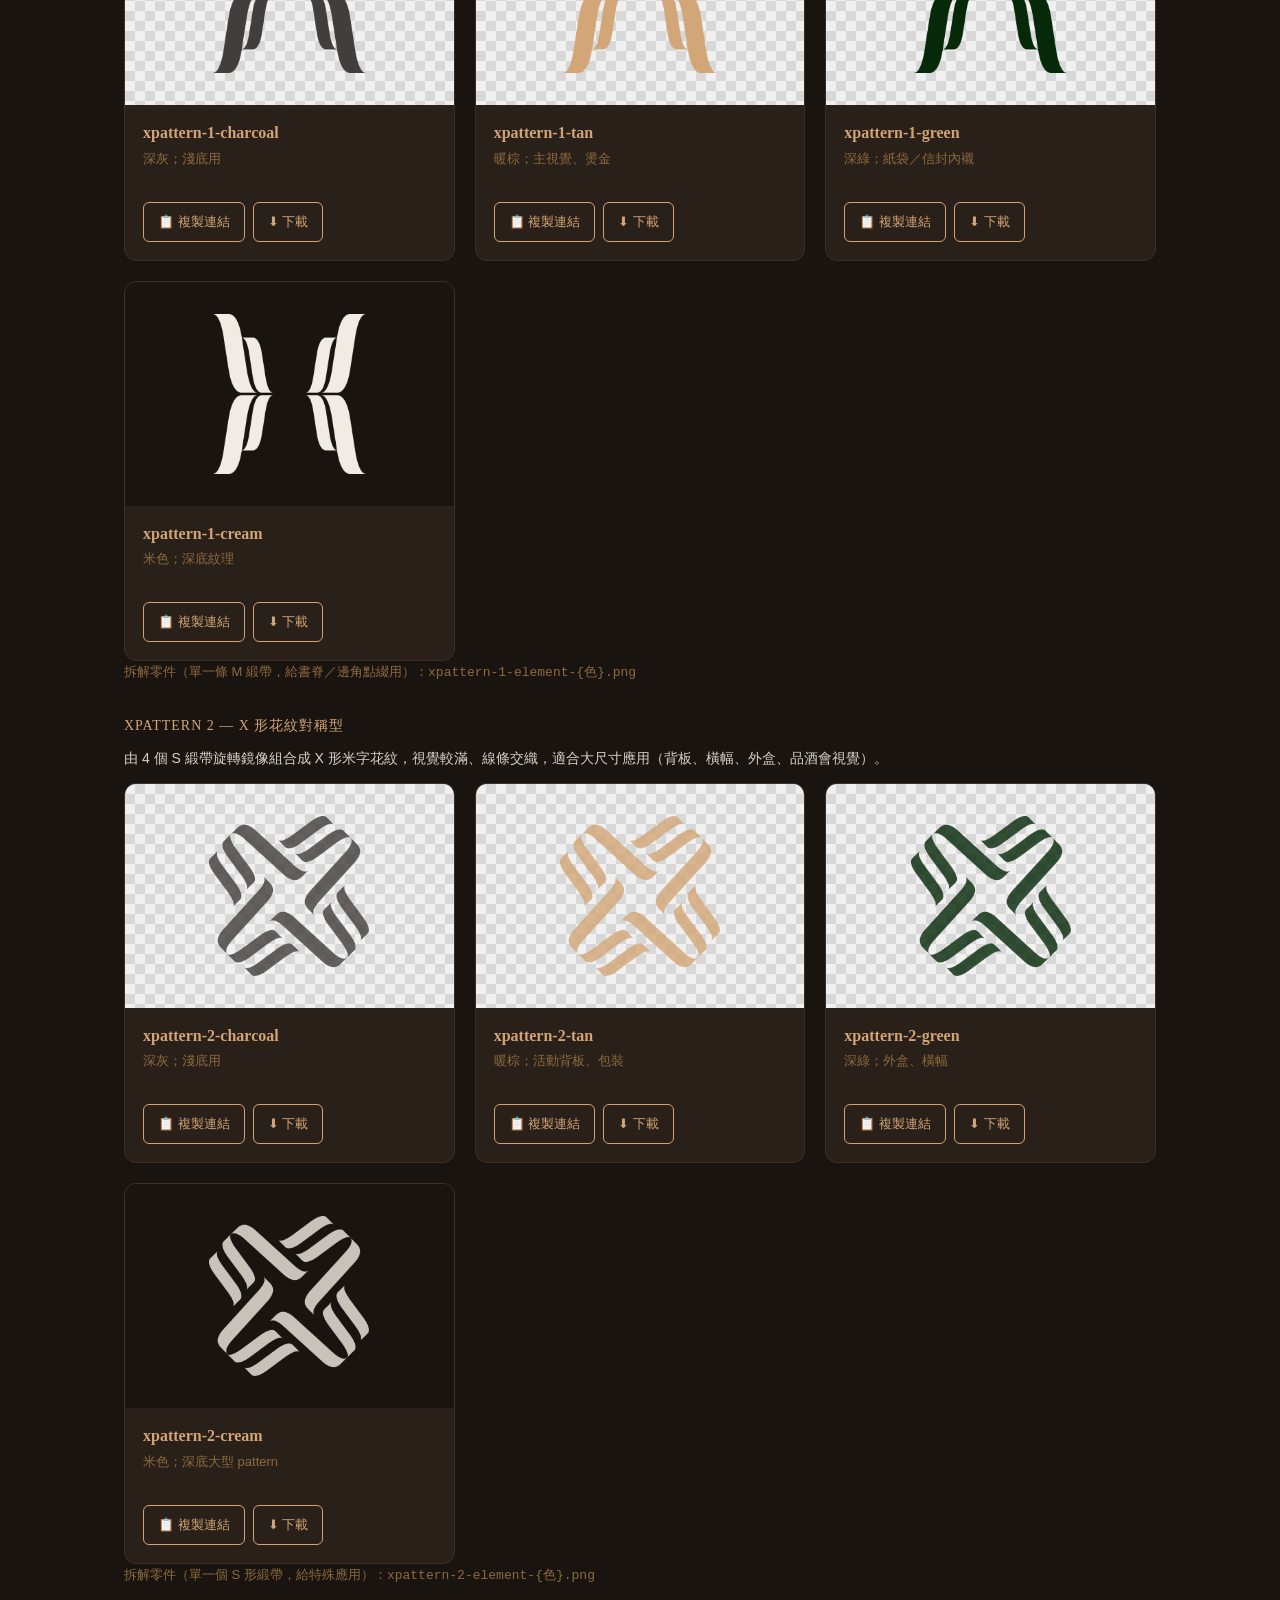
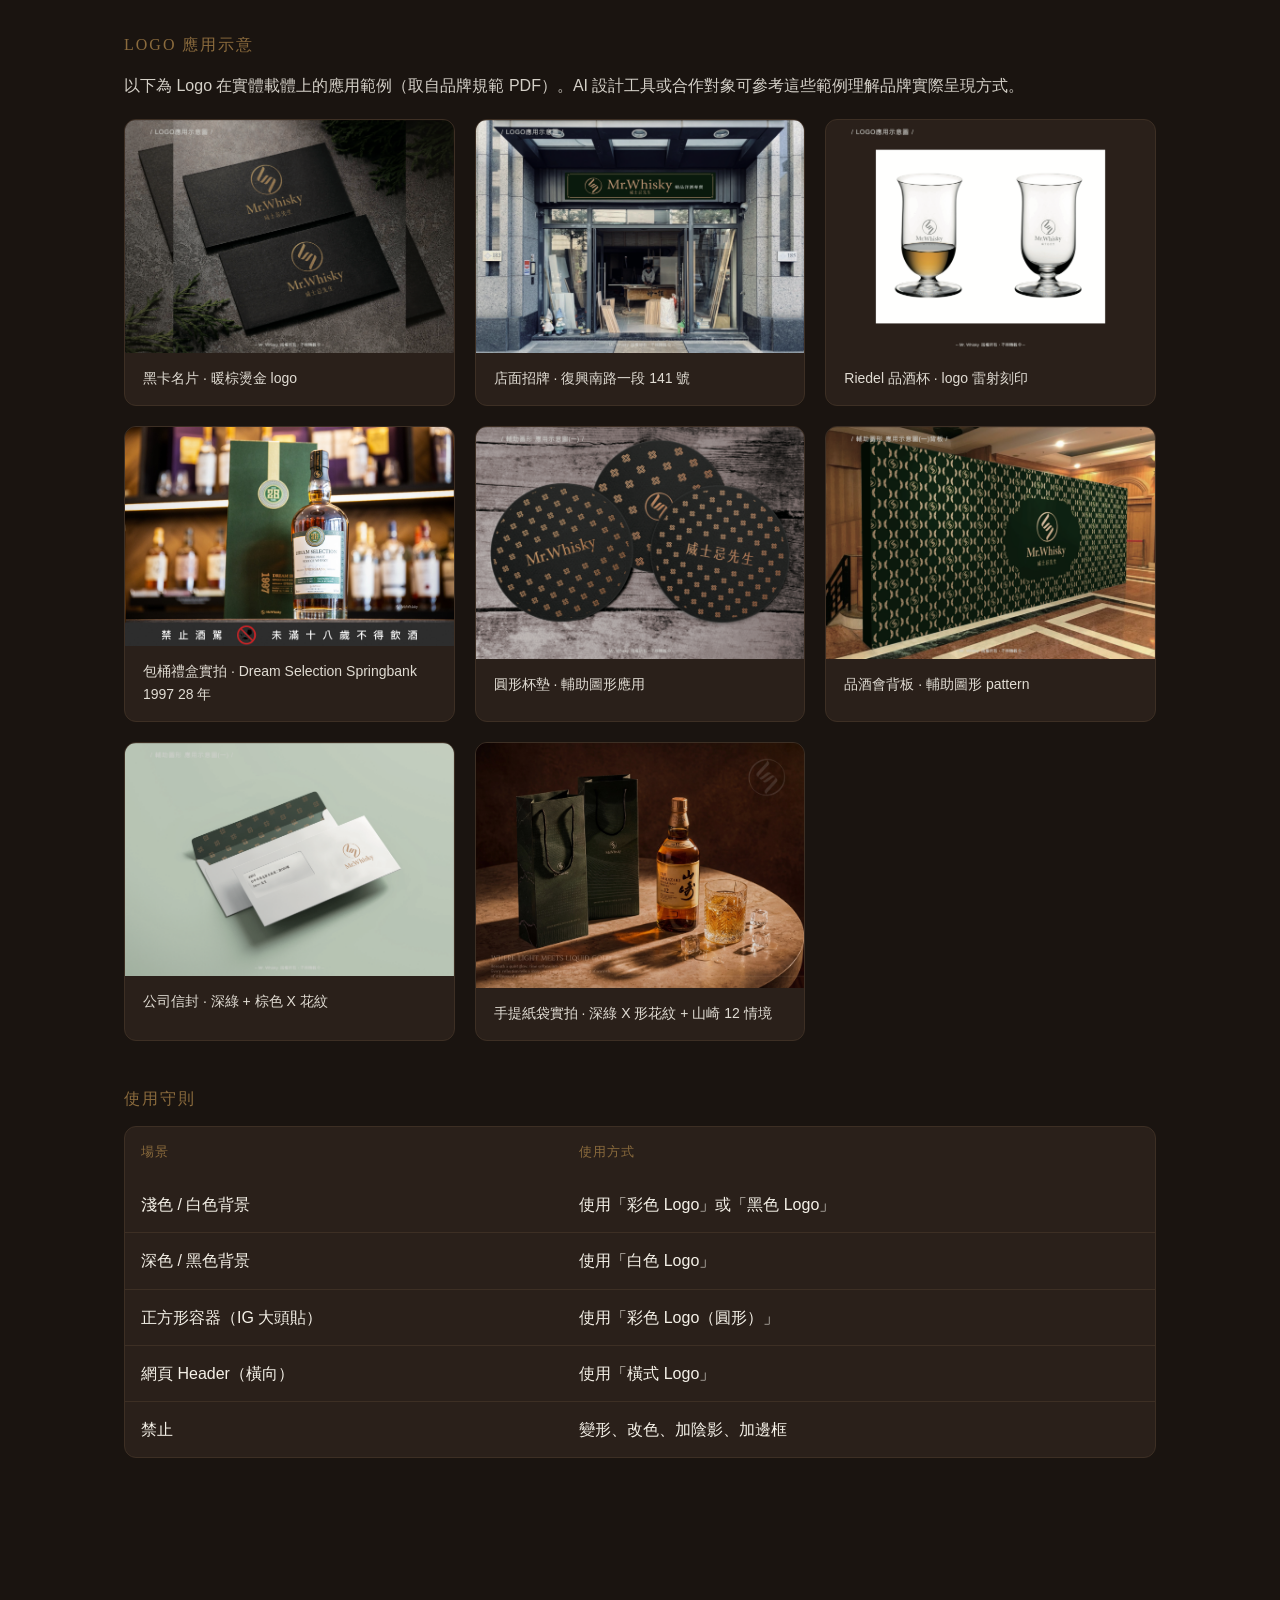
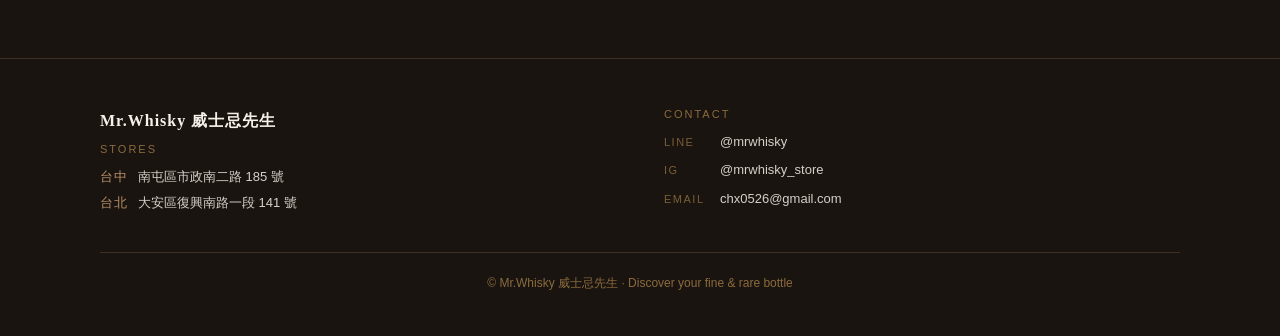
==== commit d92b9e7d: "用法示範第二格改用 xpattern-1 小型密集 tile - assets.html「正確 B」改成 xpattern-1-tan @ 44px tile（對應 CIS 排列組合 / 單色規範） " ====
--- a/assets.html
+++ b/assets.html
@@ -69,24 +69,20 @@
 
         <div>
           <div style="aspect-ratio:1/1;background-color:#1A1410;background-image:url('assets/illustrations/xpattern-2-tan.png');background-size:64px 64px;background-repeat:repeat;border-radius:8px;border:1px solid var(--border)"></div>
-          <p style="margin:10px 0 4px;color:#7BA17B;font-size:14px;font-weight:600">✅ 正確 A — 密集小重複 tile</p>
-          <p style="margin:0 0 8px;font-size:13px;opacity:0.75">單元 60-100px，鋪滿整塊（杯墊、信封內襯）</p>
+          <p style="margin:10px 0 4px;color:#7BA17B;font-size:14px;font-weight:600">✅ 正確 A — XPattern 2 中型 tile</p>
+          <p style="margin:0 0 8px;font-size:13px;opacity:0.75">單元 60-100px，鋪滿整塊（杯墊、信封、背板）</p>
           <pre style="background:var(--bg-card);padding:12px;border-radius:6px;font-size:12px;overflow-x:auto;color:var(--cream);margin:0"><code>background-image: url(.../xpattern-2-tan.png);
 background-size: 64px 64px;
 background-repeat: repeat;</code></pre>
         </div>
 
         <div>
-          <div style="aspect-ratio:1/1;background-color:#002504;border-radius:8px;border:1px solid var(--border);position:relative;overflow:hidden">
-            <div style="position:absolute;left:24px;top:50%;transform:translateY(-50%);color:#D2A475;font-family:Georgia,serif;font-size:20px;letter-spacing:1px">Mr.Whisky</div>
-            <div style="position:absolute;left:0;right:0;bottom:0;height:32px;background-image:url('assets/illustrations/xpattern-2-tan.png');background-size:24px 24px;background-repeat:repeat-x"></div>
-          </div>
-          <p style="margin:10px 0 4px;color:#7BA17B;font-size:14px;font-weight:600">✅ 正確 B — 底部細邊飾條</p>
-          <p style="margin:0 0 8px;font-size:13px;opacity:0.75">高度 24-40px，水平重複（紙袋、卡片底邊）</p>
-          <pre style="background:var(--bg-card);padding:12px;border-radius:6px;font-size:12px;overflow-x:auto;color:var(--cream);margin:0"><code>height: 32px;
-background-image: url(.../xpattern-2-tan.png);
-background-size: 24px 24px;
-background-repeat: repeat-x;</code></pre>
+          <div style="aspect-ratio:1/1;background-color:#1A1410;background-image:url('assets/illustrations/xpattern-1-tan.png');background-size:44px 44px;background-repeat:repeat;border-radius:8px;border:1px solid var(--border)"></div>
+          <p style="margin:10px 0 4px;color:#7BA17B;font-size:14px;font-weight:600">✅ 正確 B — XPattern 1 小型密集 tile</p>
+          <p style="margin:0 0 8px;font-size:13px;opacity:0.75">單元 36-50px，更密（紙袋內襯、書封背紋、卡片底紋）</p>
+          <pre style="background:var(--bg-card);padding:12px;border-radius:6px;font-size:12px;overflow-x:auto;color:var(--cream);margin:0"><code>background-image: url(.../xpattern-1-tan.png);
+background-size: 44px 44px;
+background-repeat: repeat;</code></pre>
         </div>
 
         <div>
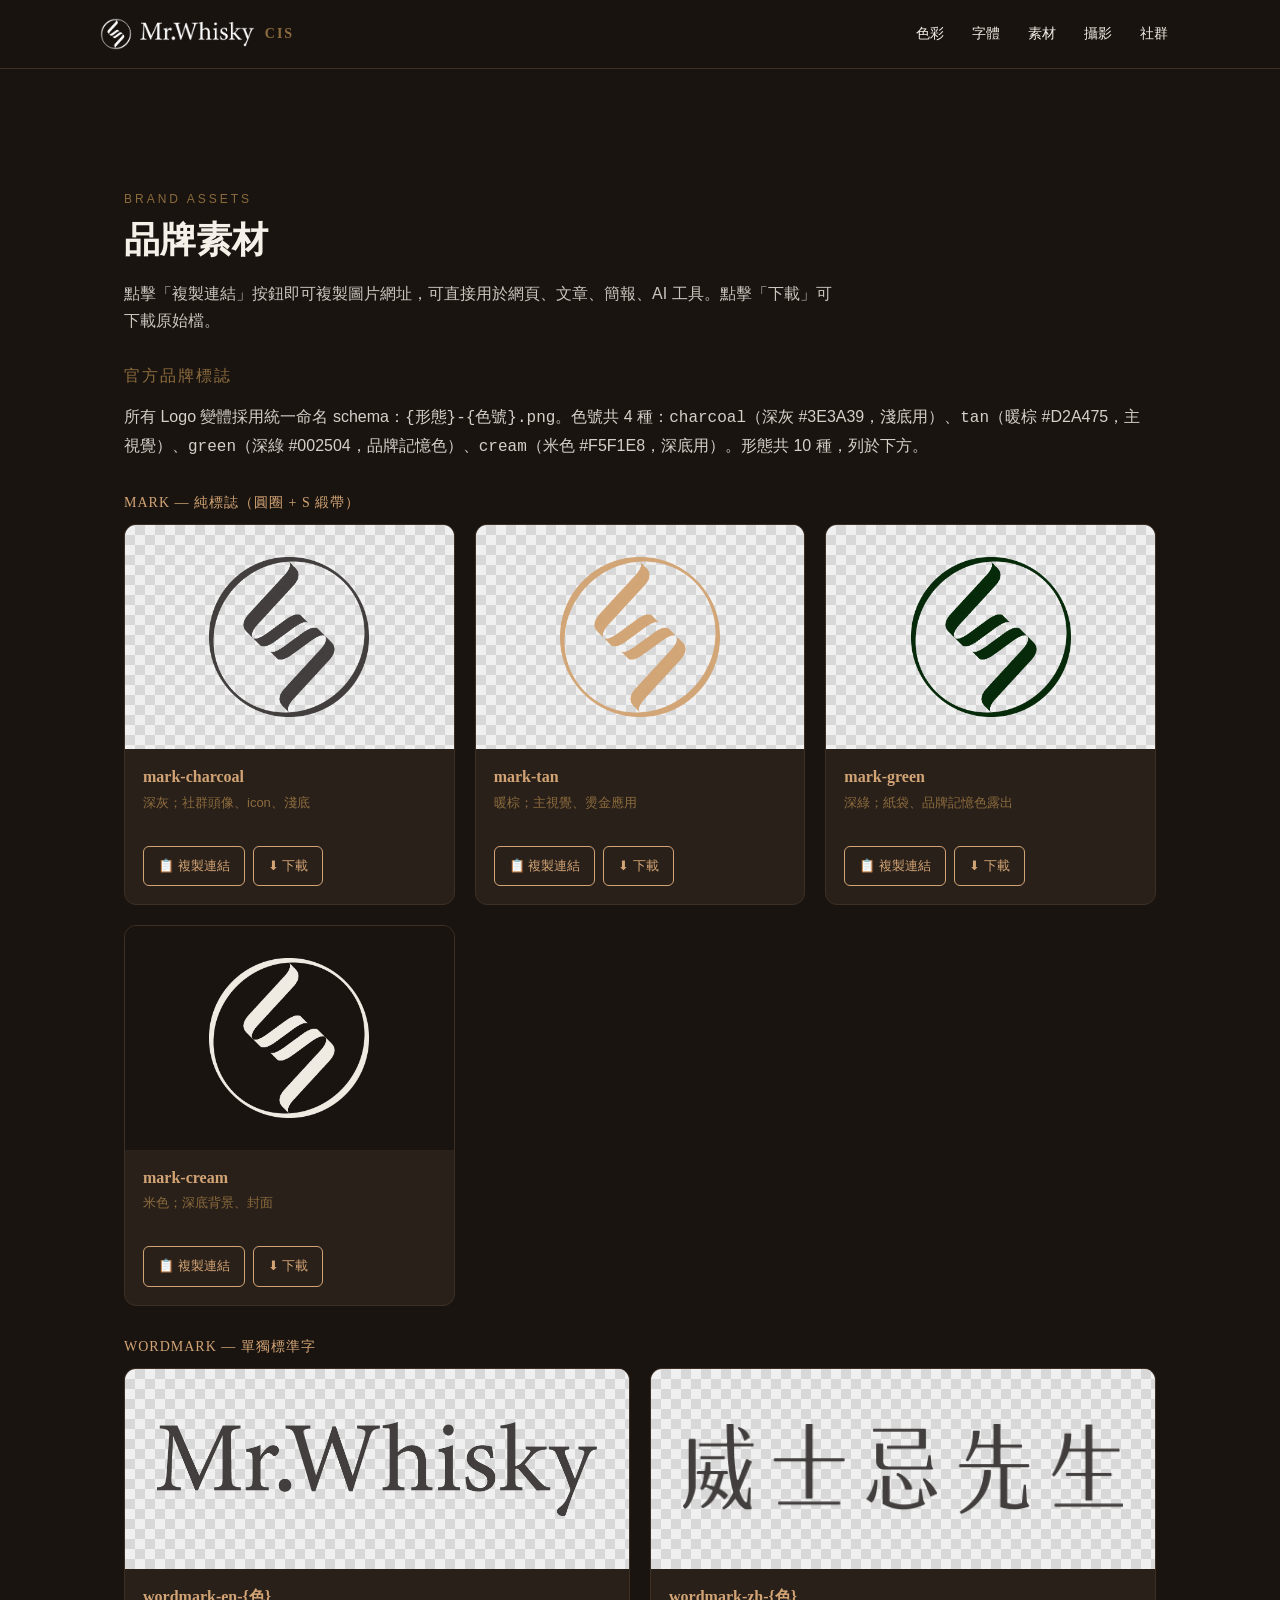
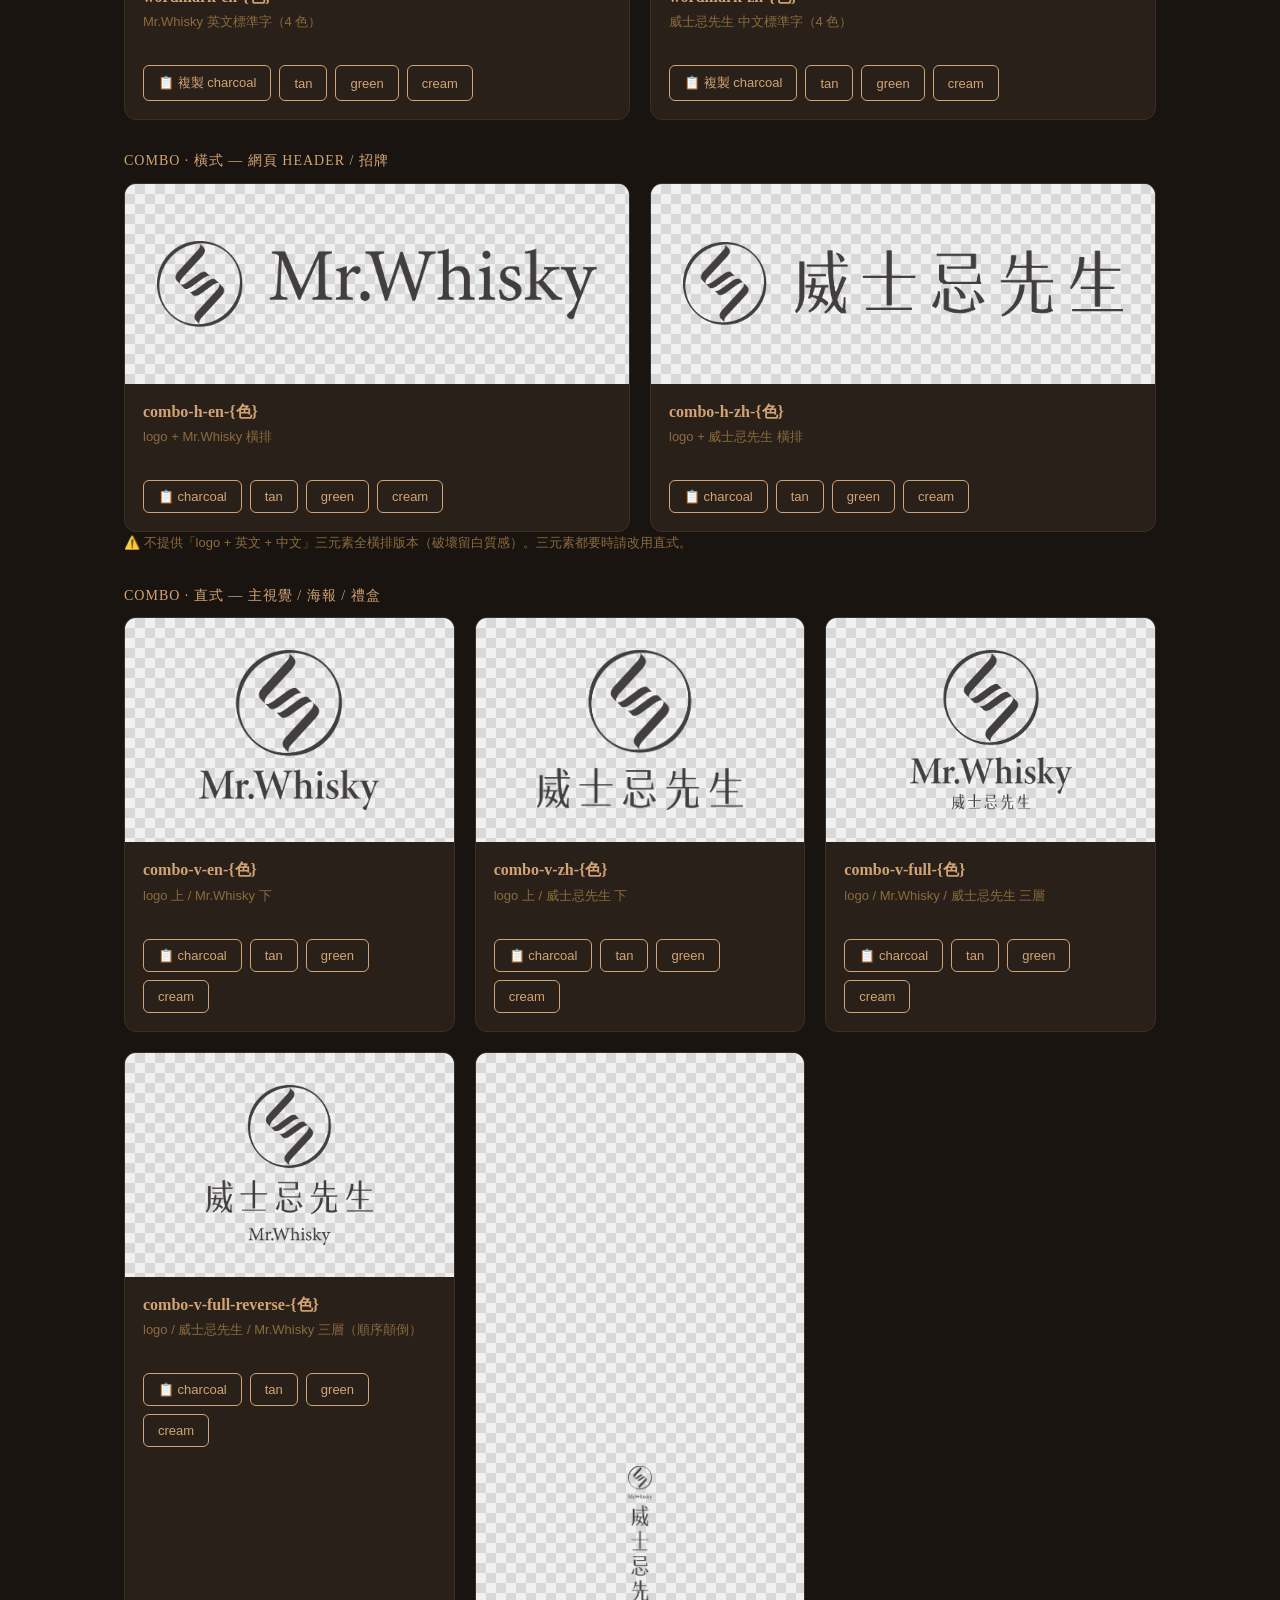
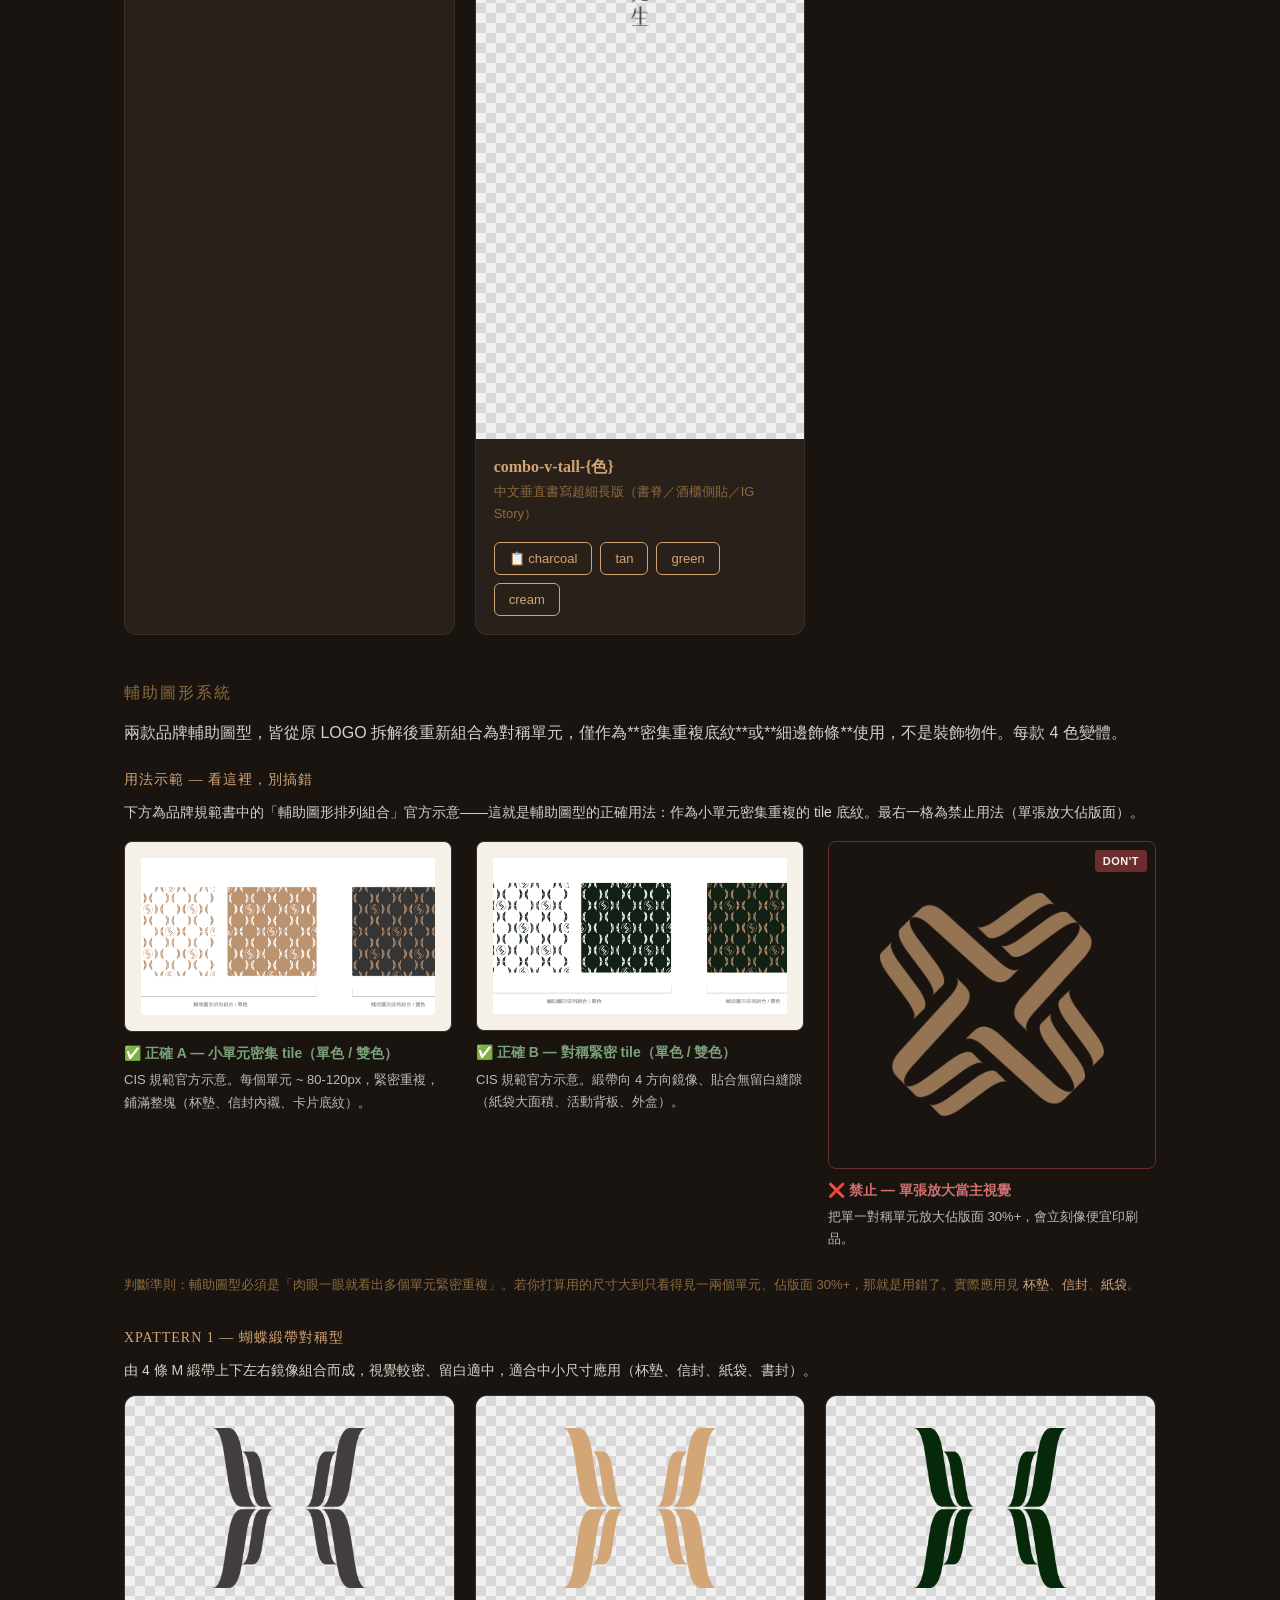
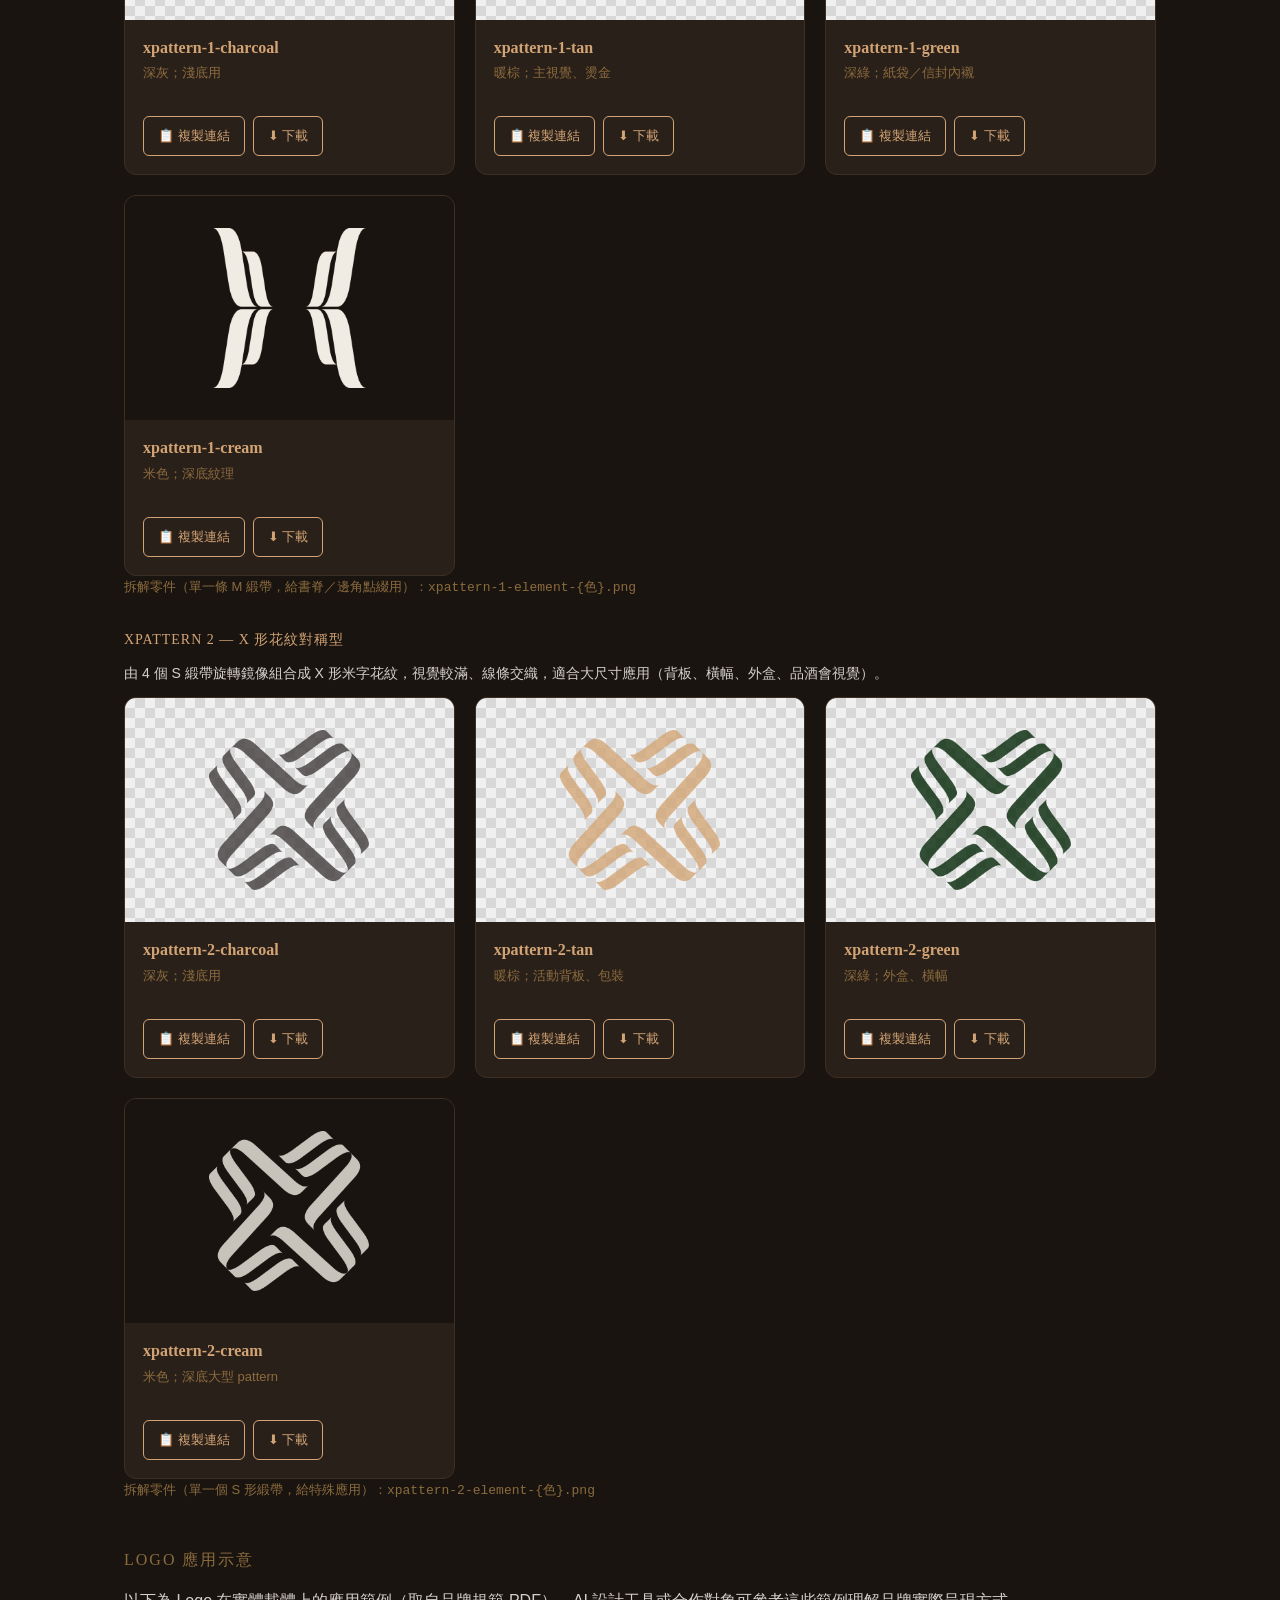
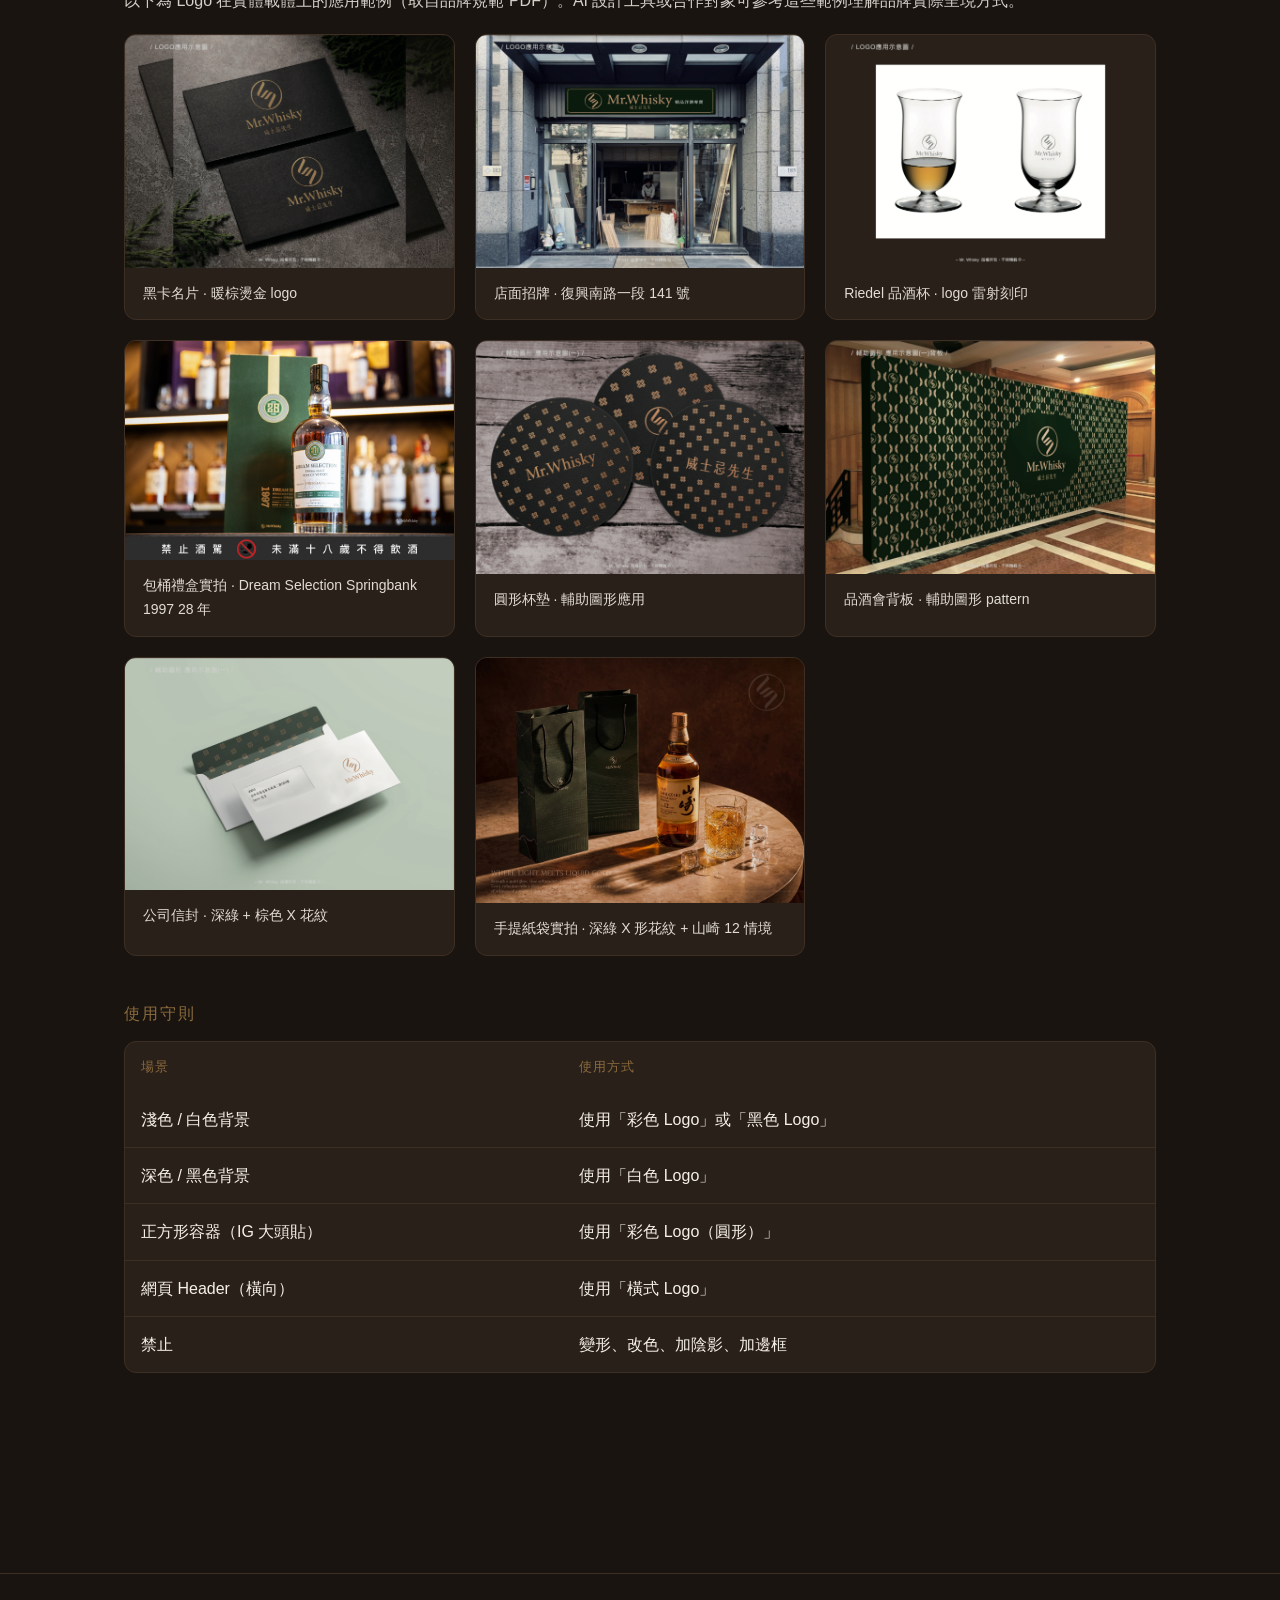
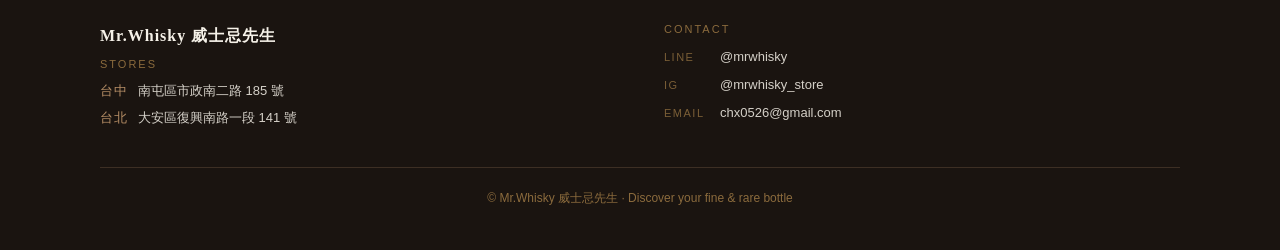
==== commit aa2ead6e: "用法示範改用 CIS 規範書「排列組合」官方示意圖 - 加入 xpattern-1-tile-spec.png / xpattern-2-tile-spec.png（官方密集 tile 排列示意，已裁" ====
--- a/assets.html
+++ b/assets.html
@@ -64,25 +64,19 @@
       <p style="margin-bottom: 20px; opacity: 0.85;">兩款品牌輔助圖型，皆從原 LOGO 拆解後重新組合為對稱單元，僅作為**密集重複底紋**或**細邊飾條**使用，不是裝飾物件。每款 4 色變體。</p>
 
       <h4 style="margin: 24px 0 12px; color: var(--gold); font-size: 14px; font-weight: 500; letter-spacing: 1px; text-transform: uppercase;">用法示範 — 看這裡，別搞錯</h4>
-      <p style="margin-bottom: 16px; font-size: 14px; opacity: 0.85;">輔助圖型只有兩種正確用法。下方為實際 CSS 渲染（不是另截圖），左二為正確、右一為禁止。</p>
+      <p style="margin-bottom: 16px; font-size: 14px; opacity: 0.85;">下方為品牌規範書中的「輔助圖形排列組合」官方示意——這就是輔助圖型的正確用法：作為小單元密集重複的 tile 底紋。最右一格為禁止用法（單張放大佔版面）。</p>
       <div style="display:grid;grid-template-columns:repeat(auto-fit,minmax(280px,1fr));gap:24px;margin-bottom:16px">
 
         <div>
-          <div style="aspect-ratio:1/1;background-color:#1A1410;background-image:url('assets/illustrations/xpattern-2-tan.png');background-size:64px 64px;background-repeat:repeat;border-radius:8px;border:1px solid var(--border)"></div>
-          <p style="margin:10px 0 4px;color:#7BA17B;font-size:14px;font-weight:600">✅ 正確 A — XPattern 2 中型 tile</p>
-          <p style="margin:0 0 8px;font-size:13px;opacity:0.75">單元 60-100px，鋪滿整塊（杯墊、信封、背板）</p>
-          <pre style="background:var(--bg-card);padding:12px;border-radius:6px;font-size:12px;overflow-x:auto;color:var(--cream);margin:0"><code>background-image: url(.../xpattern-2-tan.png);
-background-size: 64px 64px;
-background-repeat: repeat;</code></pre>
+          <div style="background:#F5F1E8;border-radius:8px;border:1px solid var(--border);overflow:hidden;padding:16px"><img src="assets/illustrations/xpattern-1-tile-spec.png" alt="XPattern 排列組合 範例 1" style="display:block;width:100%;height:auto"></div>
+          <p style="margin:10px 0 4px;color:#7BA17B;font-size:14px;font-weight:600">✅ 正確 A — 小單元密集 tile（單色 / 雙色）</p>
+          <p style="margin:0 0 8px;font-size:13px;opacity:0.75">CIS 規範官方示意。每個單元 ~ 80-120px，緊密重複，鋪滿整塊（杯墊、信封內襯、卡片底紋）。</p>
         </div>
 
         <div>
-          <div style="aspect-ratio:1/1;background-color:#1A1410;background-image:url('assets/illustrations/xpattern-1-tan.png');background-size:44px 44px;background-repeat:repeat;border-radius:8px;border:1px solid var(--border)"></div>
-          <p style="margin:10px 0 4px;color:#7BA17B;font-size:14px;font-weight:600">✅ 正確 B — XPattern 1 小型密集 tile</p>
-          <p style="margin:0 0 8px;font-size:13px;opacity:0.75">單元 36-50px，更密（紙袋內襯、書封背紋、卡片底紋）</p>
-          <pre style="background:var(--bg-card);padding:12px;border-radius:6px;font-size:12px;overflow-x:auto;color:var(--cream);margin:0"><code>background-image: url(.../xpattern-1-tan.png);
-background-size: 44px 44px;
-background-repeat: repeat;</code></pre>
+          <div style="background:#F5F1E8;border-radius:8px;border:1px solid var(--border);overflow:hidden;padding:16px"><img src="assets/illustrations/xpattern-2-tile-spec.png" alt="XPattern 排列組合 範例 2" style="display:block;width:100%;height:auto"></div>
+          <p style="margin:10px 0 4px;color:#7BA17B;font-size:14px;font-weight:600">✅ 正確 B — 對稱緊密 tile（單色 / 雙色）</p>
+          <p style="margin:0 0 8px;font-size:13px;opacity:0.75">CIS 規範官方示意。緞帶向 4 方向鏡像、貼合無留白縫隙（紙袋大面積、活動背板、外盒）。</p>
         </div>
 
         <div>
@@ -91,13 +85,10 @@
             <div style="position:absolute;top:8px;right:8px;background:#6B2D2D;color:var(--cream);font-size:11px;padding:2px 8px;border-radius:3px;letter-spacing:0.5px;font-weight:600">DON'T</div>
           </div>
           <p style="margin:10px 0 4px;color:#D17171;font-size:14px;font-weight:600">❌ 禁止 — 單張放大當主視覺</p>
-          <p style="margin:0 0 8px;font-size:13px;opacity:0.75">佔版面 30%+ 或被肉眼看出單元邊界，會立刻像便宜印刷品</p>
-          <pre style="background:var(--bg-card);padding:12px;border-radius:6px;font-size:12px;overflow-x:auto;color:#D17171;margin:0"><code>&lt;!-- 不要這樣寫 --&gt;
-&lt;img src="xpattern-2-tan.png"
-     style="width:100%"&gt;</code></pre>
+          <p style="margin:0 0 8px;font-size:13px;opacity:0.75">把單一對稱單元放大佔版面 30%+，會立刻像便宜印刷品。</p>
         </div>
       </div>
-      <p style="font-size:13px;color:var(--muted);margin-bottom:32px">判斷準則：尺寸 &gt; 120px 或佔版面 30%+，先停下來——99% 是用錯了。實際應用可參考 <a href="assets/illustrations/logo-application-coaster.png" style="color:var(--gold)">杯墊（dense tile）</a>與 <a href="assets/illustrations/logo-application-paperbag.png" style="color:var(--gold)">紙袋（細邊飾條）</a>。</p>
+      <p style="font-size:13px;color:var(--muted);margin-bottom:32px">判斷準則：輔助圖型必須是「肉眼一眼就看出多個單元緊密重複」。若你打算用的尺寸大到只看得見一兩個單元、佔版面 30%+，那就是用錯了。實際應用見 <a href="assets/illustrations/logo-application-coaster.png" style="color:var(--gold)">杯墊</a>、<a href="assets/illustrations/logo-application-envelope.png" style="color:var(--gold)">信封</a>、<a href="assets/illustrations/logo-application-paperbag.png" style="color:var(--gold)">紙袋</a>。</p>
 
       <h4 style="margin: 24px 0 12px; color: var(--gold); font-size: 14px; font-weight: 500; letter-spacing: 1px; text-transform: uppercase;">XPattern 1 — 蝴蝶緞帶對稱型</h4>
       <p style="margin-bottom: 12px; font-size: 14px; opacity: 0.85;">由 4 條 M 緞帶上下左右鏡像組合而成，視覺較密、留白適中，適合中小尺寸應用（杯墊、信封、紙袋、書封）。</p>
